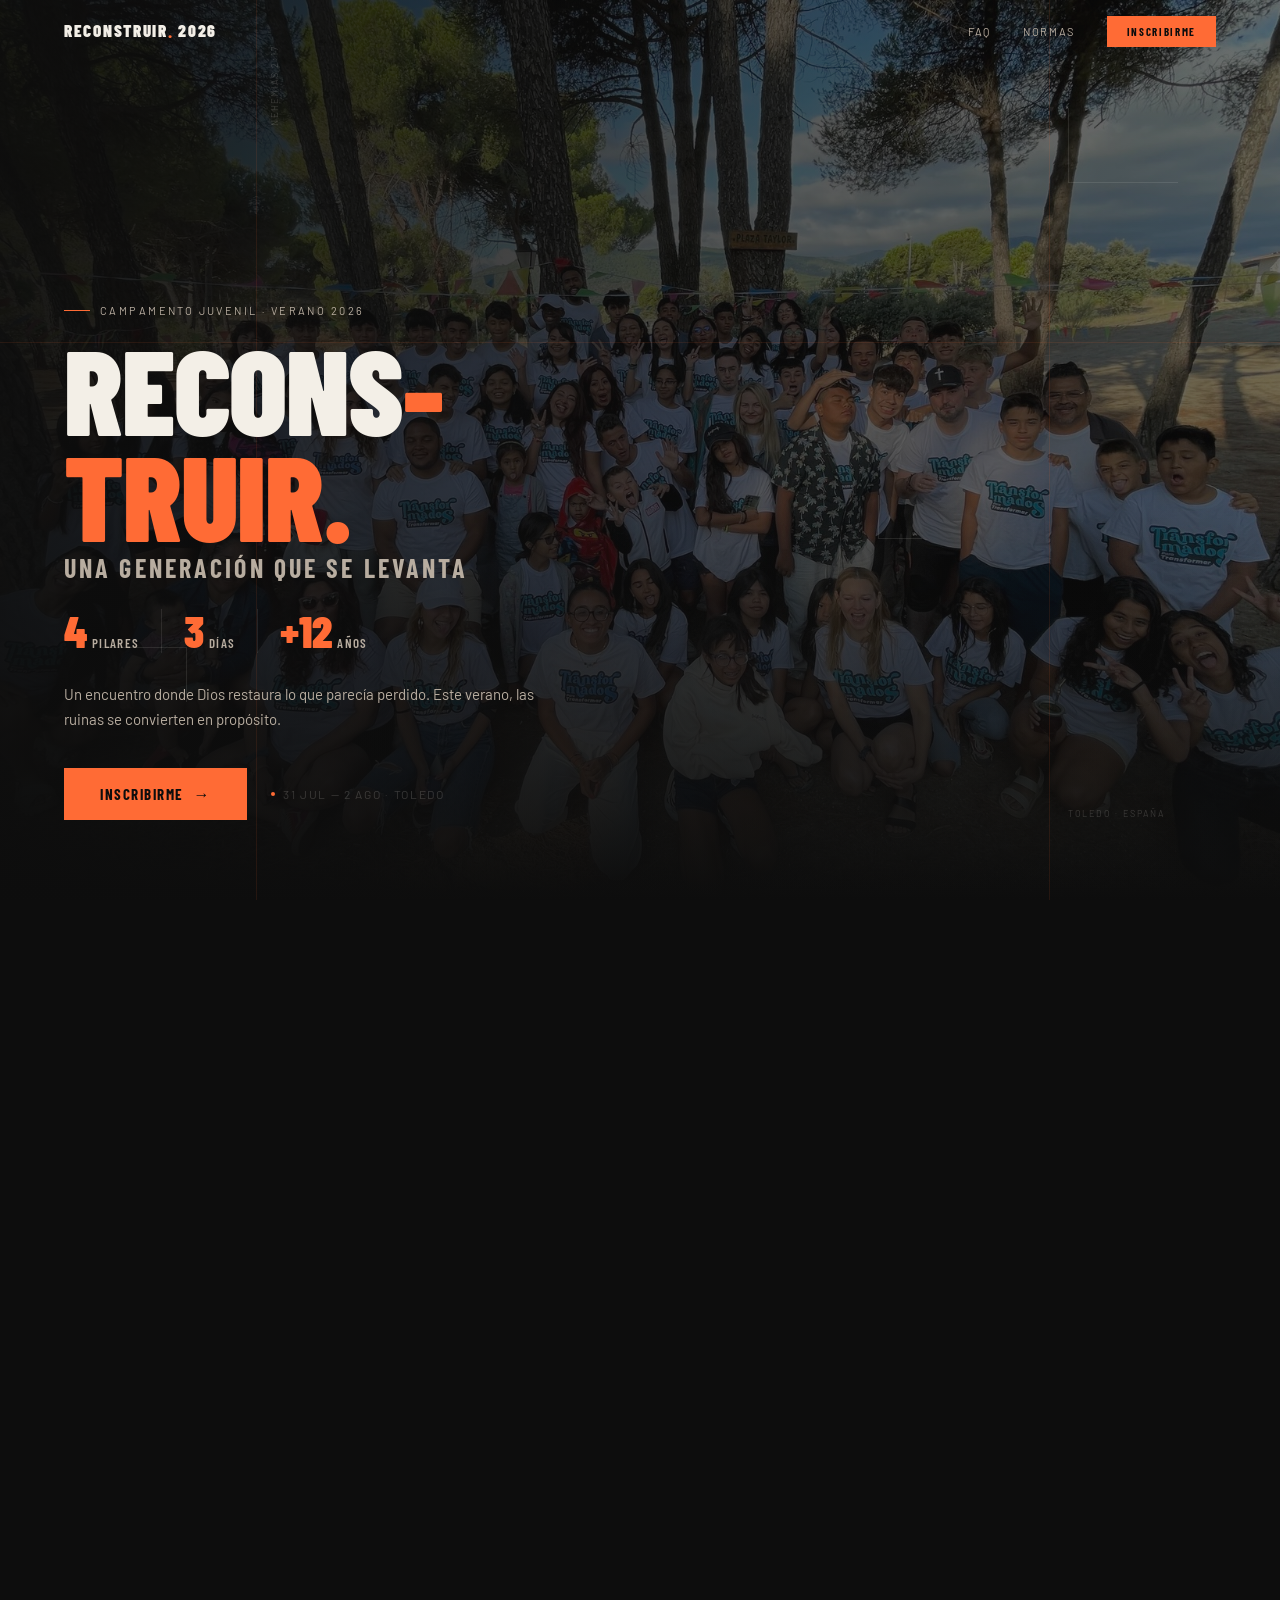
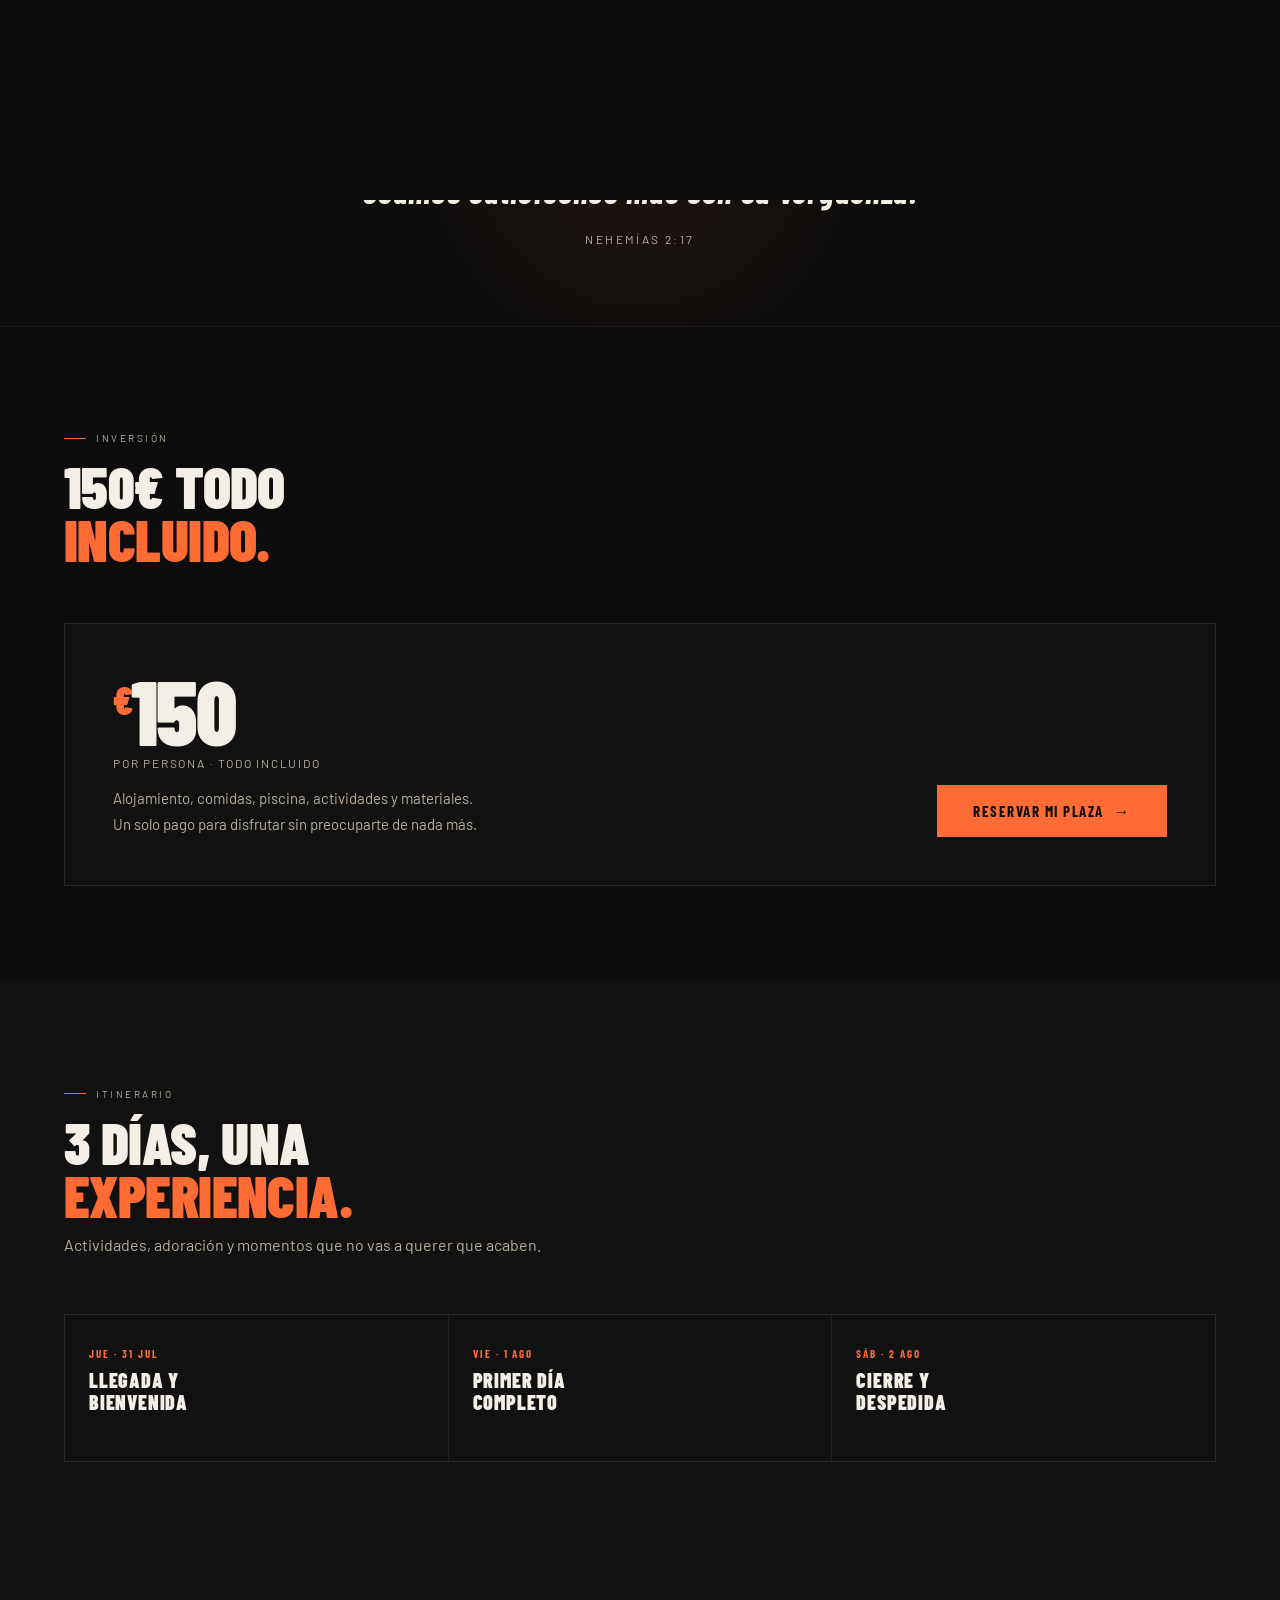
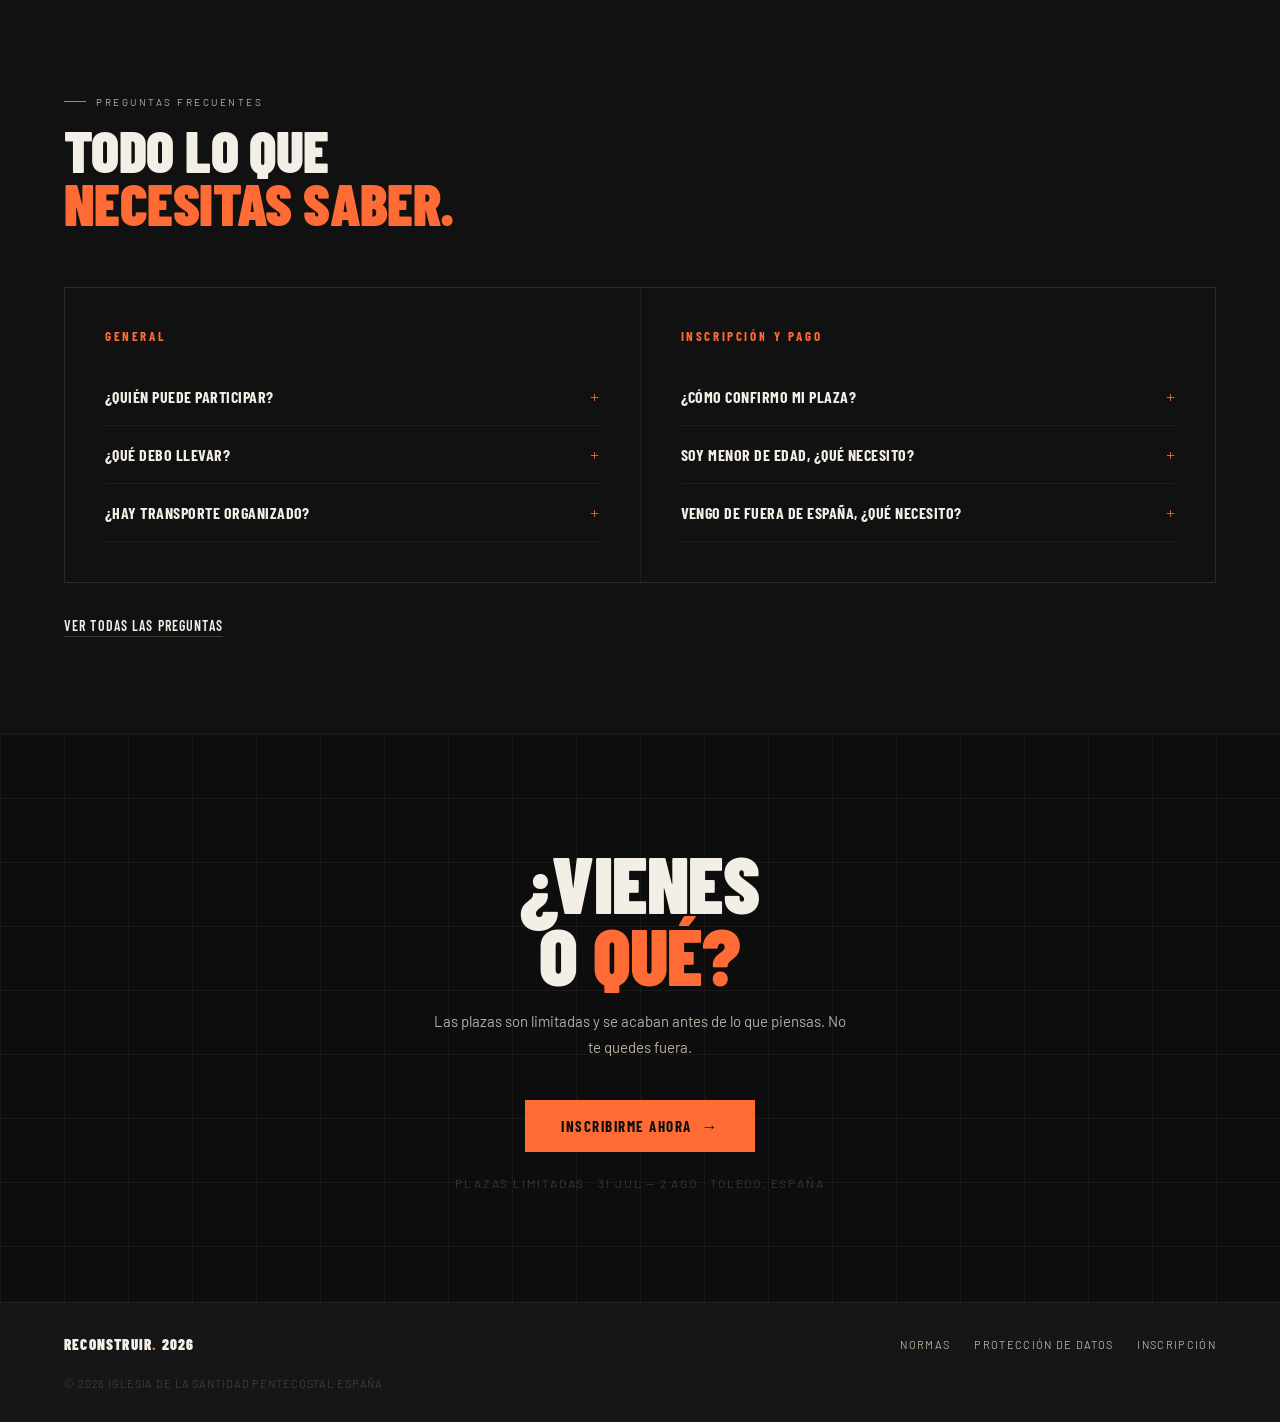
==== index.html @ 43384292 "Add files via upload subir pagina del campa" ====
<!DOCTYPE html>
<html lang="es">
<head>
<meta charset="UTF-8">
<meta name="viewport" content="width=device-width, initial-scale=1.0">
<title>Reconstruir 2026 · Campamento Juvenil Toledo</title>
<link href="https://fonts.googleapis.com/css2?family=Barlow+Condensed:wght@600;700;800;900&family=Barlow:wght@400;500;600&display=swap" rel="stylesheet">
<style>
:root {
  --carbon:   #0D0D0D;
  --carbon-2: #111111;
  --carbon-3: #161616;
  --bone:     #F3EFE7;
  --orange:   #FF6B35;
  --sand:     #B8ADA0;
  --green:    #8DAA91;
  --bone-20:  rgba(243,239,231,0.18);
  --bone-10:  rgba(243,239,231,0.10);
  --bone-06:  rgba(243,239,231,0.06);
  --bone-03:  rgba(243,239,231,0.03);
  --orange-15:rgba(255,107,53,0.15);
  --orange-08:rgba(255,107,53,0.08);
  --grid-c:   rgba(243,239,231,0.055);
  --f-display:'Barlow Condensed', sans-serif;
  --f-body:   'Barlow', sans-serif;
}

*,*::before,*::after{box-sizing:border-box;margin:0;padding:0;}
html{scroll-behavior:smooth;}
body{
  font-family:var(--f-body);
  background:var(--carbon);
  color:var(--bone);
  overflow-x:hidden;
  -webkit-font-smoothing:antialiased;
}

/* ── REVEAL ── */
.reveal{opacity:0;transform:translateY(28px);transition:opacity .7s cubic-bezier(.16,1,.3,1),transform .7s cubic-bezier(.16,1,.3,1);}
.reveal.on{opacity:1;transform:translateY(0);}
.rd1{transition-delay:.07s;}.rd2{transition-delay:.14s;}.rd3{transition-delay:.21s;}.rd4{transition-delay:.28s;}.rd5{transition-delay:.35s;}.rd6{transition-delay:.42s;}

/* ── NAV ── */
nav{
  position:fixed;top:0;left:0;right:0;z-index:100;
  height:60px;padding:0 5%;
  display:flex;align-items:center;justify-content:space-between;
  background:rgba(13,13,13,0);
  border-bottom:1px solid transparent;
  transition:background .4s,border-color .4s;
}
nav.scrolled{
  background:rgba(13,13,13,0.96);
  border-color:var(--bone-06);
  backdrop-filter:blur(12px);
}
.nav-logo{
  font-family:var(--f-display);font-weight:900;font-size:17px;
  letter-spacing:.1em;text-transform:uppercase;
  color:var(--bone);text-decoration:none;
}
.nav-logo em{color:var(--orange);font-style:normal;}
.nav-links{display:flex;gap:2rem;align-items:center;list-style:none;}
.nav-links a{
  font-size:11px;letter-spacing:.15em;text-transform:uppercase;
  color:var(--sand);text-decoration:none;transition:color .2s;
}
.nav-links a:hover{color:var(--bone);}
.nav-cta{
  background:var(--orange);color:var(--carbon) !important;
  font-family:var(--f-display);font-weight:700;
  font-size:12px;letter-spacing:.1em;text-transform:uppercase;
  padding:9px 20px;text-decoration:none;transition:filter .2s;
}
.nav-cta:hover{filter:brightness(1.1);}
.nav-burger{display:none;flex-direction:column;gap:5px;cursor:pointer;padding:4px;}
.nav-burger span{display:block;width:22px;height:1.5px;background:var(--bone);transition:.3s;}
.nav-mobile{
  display:none;position:fixed;top:60px;left:0;right:0;z-index:99;
  background:rgba(13,13,13,0.98);
  border-bottom:1px solid var(--bone-06);
  padding:1.5rem 5%;
  flex-direction:column;gap:1.2rem;
}
.nav-mobile a{
  font-size:13px;letter-spacing:.15em;text-transform:uppercase;
  color:var(--sand);text-decoration:none;
}
.nav-mobile .nav-cta{width:fit-content;margin-top:.5rem;}
.nav-mobile.open{display:flex;}

/* ── HERO ── */
.hero{
  position:relative;min-height:100vh;
  display:flex;flex-direction:column;justify-content:flex-end;
  padding:0 5% 5rem;overflow:hidden;
}
.hero-grid{
  position:absolute;inset:0;
  background-image:url('foto_campamento.jpg');
  background-size:cover;
  background-position:center 30%;
  background-repeat:no-repeat;
}
.hero-grid::before{
  content:'';position:absolute;inset:0;
  background:rgba(13,13,13,0.55);
}
.hero-grid::after{
  content:'';position:absolute;inset:0;
  background:
    linear-gradient(to right,rgba(13,13,13,0.9) 0%,rgba(13,13,13,0.35) 55%,rgba(13,13,13,0.1) 100%),
    linear-gradient(to top,rgba(13,13,13,1) 0%,transparent 45%);
}
.hero-lines{position:absolute;inset:0;pointer-events:none;}
.hl{position:absolute;background:var(--orange);opacity:.1;}
.hl.v1{top:0;left:20%;width:1px;height:100%;}
.hl.v2{top:0;right:18%;width:1px;height:100%;}
.hl.h1{top:38%;left:0;width:100%;height:1px;}
.hfrag{position:absolute;border:1px solid var(--bone-10);}
.hf1{top:12%;right:8%;width:110px;height:75px;border-right:none;border-top:none;}
.hf2{bottom:22%;left:8%;width:85px;height:55px;border-bottom:none;border-left:none;}
.hf3{top:55%;right:28%;width:44px;height:44px;border-top:none;border-right:none;}
.hmark{
  position:absolute;font-size:9px;letter-spacing:.2em;text-transform:uppercase;
  color:var(--bone-20);font-family:var(--f-body);
}
.hm1{top:14%;left:21%;transform:rotate(-90deg);transform-origin:left top;}
.hm2{bottom:9%;right:9%;}

.hero-content{position:relative;z-index:2;max-width:800px;}
.hero-eyebrow{
  display:inline-flex;align-items:center;gap:10px;
  font-size:11px;letter-spacing:.22em;text-transform:uppercase;
  color:var(--sand);margin-bottom:1.2rem;
}
.hero-eyebrow::before{content:'';width:26px;height:1px;background:var(--orange);}

.hero-title{
  font-family:var(--f-display);font-weight:900;
  font-size:clamp(64px,11vw,120px);
  line-height:.88;letter-spacing:-.01em;text-transform:uppercase;
  color:var(--bone);
}
.hero-title .dot{color:var(--orange);}
.hero-title .sub{
  display:block;
  font-family:var(--f-display);font-weight:700;
  font-size:clamp(16px,2.5vw,26px);
  letter-spacing:.12em;text-transform:uppercase;
  color:var(--sand);margin-top:10px;
}

.hero-stats{
  display:flex;align-items:center;gap:0;
  margin:1.8rem 0;flex-wrap:wrap;
}
.hstat{
  display:flex;align-items:baseline;gap:5px;
  padding-right:22px;border-right:1px solid var(--bone-10);
  margin-right:22px;
}
.hstat:last-child{border-right:none;margin-right:0;padding-right:0;}
.hstat-n{
  font-family:var(--f-display);font-weight:900;
  font-size:clamp(32px,4vw,44px);color:var(--orange);line-height:1;
}
.hstat-l{
  font-family:var(--f-display);font-weight:600;
  font-size:13px;text-transform:uppercase;letter-spacing:.1em;color:var(--sand);
}

.hero-copy{
  font-size:15px;color:var(--sand);line-height:1.7;
  max-width:480px;margin-bottom:2.2rem;
}

.hero-ctas{display:flex;align-items:center;gap:1.5rem;flex-wrap:wrap;}
.btn-primary{
  display:inline-flex;align-items:center;gap:10px;
  background:var(--orange);color:var(--carbon);
  font-family:var(--f-display);font-weight:700;
  font-size:15px;letter-spacing:.1em;text-transform:uppercase;
  padding:16px 36px;text-decoration:none;transition:filter .2s,transform .2s;
}
.btn-primary:hover{filter:brightness(1.1);transform:translateY(-1px);}
.btn-primary::after{content:'→';font-size:16px;transition:transform .2s;}
.btn-primary:hover::after{transform:translateX(3px);}
.btn-ghost{
  font-family:var(--f-display);font-weight:600;
  font-size:14px;letter-spacing:.08em;text-transform:uppercase;
  color:var(--bone);text-decoration:none;
  display:inline-flex;align-items:center;gap:8px;
  border-bottom:1px solid var(--bone-20);padding-bottom:2px;
  transition:border-color .2s,color .2s;
}
.btn-ghost:hover{color:var(--orange);border-color:var(--orange);}

.hero-meta{
  font-size:12px;letter-spacing:.14em;text-transform:uppercase;
  color:var(--bone-20);display:flex;align-items:center;gap:8px;
}
.dot-o{width:4px;height:4px;background:var(--orange);border-radius:50%;display:inline-block;}

/* ── SECTION BASE ── */
section{padding:6rem 5%;}
.section-tag{
  display:inline-flex;align-items:center;gap:10px;
  font-size:10px;letter-spacing:.25em;text-transform:uppercase;
  color:var(--sand);margin-bottom:1rem;
}
.section-tag::before{content:'';width:22px;height:1px;background:var(--orange);}
.section-title{
  font-family:var(--f-display);font-weight:900;
  font-size:clamp(36px,5vw,58px);line-height:.92;
  letter-spacing:-.01em;text-transform:uppercase;color:var(--bone);
  margin-bottom:.5rem;
}
.section-title em{color:var(--orange);font-style:normal;}
.hero-title em{color:var(--orange);font-style:normal;}
.section-lead{
  font-size:16px;color:var(--sand);line-height:1.7;max-width:560px;
}

/* ── DIVIDER ── */
.divider{width:100%;height:1px;background:var(--bone-06);}

/* ── WHY / CARDS ── */
.why-section{background:var(--carbon-2);}
.why-grid{
  display:grid;grid-template-columns:repeat(3,1fr);gap:1px;
  background:var(--bone-06);margin-top:3.5rem;
  border:1px solid var(--bone-06);
}
.why-card{
  background:var(--carbon-2);padding:2rem 1.75rem;
  position:relative;transition:background .25s;
}
.why-card:hover{background:var(--carbon-3);}
.why-card::before{
  content:'';position:absolute;top:0;left:0;width:100%;height:2px;
  background:var(--orange);transform:scaleX(0);transform-origin:left;
  transition:transform .3s;
}
.why-card:hover::before{transform:scaleX(1);}
.wc-num{
  font-family:var(--f-display);font-weight:900;font-size:42px;
  color:var(--orange-15);line-height:1;margin-bottom:1rem;
  position:relative;
}
.wc-num::after{
  content:attr(data-n);position:absolute;left:0;top:0;
  font-size:42px;color:var(--orange);opacity:0;
  transition:opacity .25s;
}
.why-card:hover .wc-num::after{opacity:1;}
.wc-title{
  font-family:var(--f-display);font-weight:700;
  font-size:19px;letter-spacing:.04em;text-transform:uppercase;
  color:var(--bone);margin-bottom:.6rem;
}
.wc-text{font-size:14px;color:var(--sand);line-height:1.65;}

/* ── PRECIO ── */
.precio-section{background:var(--carbon);}
.precio-box{
  display:grid;grid-template-columns:1fr 1fr;gap:1px;
  background:var(--bone-06);border:1px solid var(--bone-06);
  margin-top:3.5rem;
}
.precio-main{
  background:var(--carbon-2);padding:3rem;
  display:flex;flex-direction:column;justify-content:space-between;
}
.precio-amount{
  font-family:var(--f-display);font-weight:900;
  font-size:90px;line-height:.85;letter-spacing:-.02em;color:var(--bone);
}
.precio-amount em{font-style:normal;color:var(--orange);font-size:40px;vertical-align:super;}
.precio-label{
  font-size:12px;letter-spacing:.15em;text-transform:uppercase;
  color:var(--sand);margin-top:8px;display:block;
}
.precio-desc{
  font-size:15px;color:var(--sand);line-height:1.7;
  margin-top:1.5rem;max-width:380px;
}
.precio-includes{
  background:var(--carbon-3);padding:3rem;
  display:flex;flex-direction:column;gap:0;
}
.pi-title{
  font-family:var(--f-display);font-weight:700;
  font-size:13px;letter-spacing:.2em;text-transform:uppercase;
  color:var(--sand);margin-bottom:1.5rem;
}
.pi-item{
  display:flex;align-items:center;gap:12px;
  padding:1rem 0;border-bottom:1px solid var(--bone-06);
  font-size:14px;color:var(--bone);
}
.pi-item:last-child{border-bottom:none;}
.pi-icon{
  width:28px;height:28px;
  background:var(--orange-08);border:1px solid var(--orange-15);
  display:flex;align-items:center;justify-content:center;flex-shrink:0;
  font-size:13px;color:var(--orange);font-family:var(--f-display);font-weight:700;
}

/* ── PROGRAMA ── */
.prog-section{background:var(--carbon-2);}
.prog-days{
  display:grid;grid-template-columns:repeat(3,1fr);gap:1px;
  background:var(--bone-06);border:1px solid var(--bone-06);
  margin-top:3.5rem;
}
.prog-day{
  background:var(--carbon-2);padding:2rem 1.5rem;
  position:relative;transition:background .25s;
}
.prog-day:hover{background:var(--carbon-3);}
.prog-day::before{
  content:'';position:absolute;top:0;left:0;width:2px;height:100%;
  background:var(--orange);transform:scaleY(0);transform-origin:top;
  transition:transform .3s;
}
.prog-day:hover::before{transform:scaleY(1);}
.pd-date{
  font-family:var(--f-display);font-weight:700;
  font-size:11px;letter-spacing:.18em;text-transform:uppercase;
  color:var(--orange);margin-bottom:.6rem;
}
.pd-title{
  font-family:var(--f-display);font-weight:900;
  font-size:20px;letter-spacing:.04em;text-transform:uppercase;
  color:var(--bone);margin-bottom:1rem;line-height:1.1;
}
.pd-items{list-style:none;display:flex;flex-direction:column;gap:.5rem;}
.pd-items li{
  font-size:13px;color:var(--sand);line-height:1.5;
  padding-left:14px;position:relative;
}
.pd-items li::before{
  content:'';position:absolute;left:0;top:8px;
  width:5px;height:1px;background:var(--orange);
}

/* ── VERSE BREAK ── */
.verse-break{
  background:var(--carbon);
  padding:5rem 5%;
  display:flex;flex-direction:column;align-items:center;
  text-align:center;
  border-top:1px solid var(--bone-06);
  border-bottom:1px solid var(--bone-06);
  position:relative;overflow:hidden;
}
.verse-break::before{
  content:'';position:absolute;
  width:500px;height:500px;border-radius:50%;
  background:radial-gradient(circle,var(--orange-08) 0%,transparent 70%);
  top:50%;left:50%;transform:translate(-50%,-50%);
  pointer-events:none;
}
.vb-q{
  font-family:var(--f-display);font-weight:900;
  font-size:120px;line-height:.6;color:var(--orange);opacity:.15;
  margin-bottom:1rem;position:relative;z-index:1;
}
.vb-text{
  font-family:var(--f-display);font-weight:700;
  font-size:clamp(20px,3vw,34px);line-height:1.25;
  letter-spacing:.02em;color:var(--bone);
  max-width:700px;position:relative;z-index:1;
  font-style:italic;
}
.vb-ref{
  font-size:12px;letter-spacing:.2em;text-transform:uppercase;
  color:var(--sand);margin-top:1.2rem;position:relative;z-index:1;
}

/* ── FAQ ── */
.faq-section{background:var(--carbon-2);}
.faq-cols{
  display:grid;grid-template-columns:1fr 1fr;gap:1px;
  background:var(--bone-06);border:1px solid var(--bone-06);
  margin-top:3.5rem;
}
.faq-col{background:var(--carbon-2);padding:2.5rem;}
.faq-col-title{
  font-family:var(--f-display);font-weight:700;
  font-size:13px;letter-spacing:.2em;text-transform:uppercase;
  color:var(--orange);margin-bottom:1.5rem;
}
.faq-item{border-bottom:1px solid var(--bone-06);}
.faq-q{
  width:100%;background:none;border:none;
  display:flex;justify-content:space-between;align-items:center;
  padding:1.1rem 0;cursor:pointer;
  font-family:var(--f-display);font-weight:700;
  font-size:16px;letter-spacing:.03em;text-transform:uppercase;
  color:var(--bone);text-align:left;gap:12px;
  transition:color .2s;
}
.faq-q:hover{color:var(--orange);}
.faq-icon{
  font-size:18px;color:var(--orange);flex-shrink:0;
  transition:transform .3s;font-family:var(--f-body);font-weight:300;
}
.faq-item.open .faq-icon{transform:rotate(45deg);}
.faq-a{
  display:none;font-size:14px;color:var(--sand);line-height:1.7;
  padding-bottom:1.2rem;
}
.faq-item.open .faq-a{display:block;}

/* ── CTA FINAL ── */
.cta-final{
  background:var(--carbon);
  padding:7rem 5%;
  text-align:center;
  position:relative;overflow:hidden;
  border-top:1px solid var(--bone-06);
}
.cta-final::before{
  content:'';position:absolute;inset:0;
  background-image:
    linear-gradient(var(--grid-c) 1px,transparent 1px),
    linear-gradient(90deg,var(--grid-c) 1px,transparent 1px);
  background-size:64px 64px;
}
.cta-final-inner{position:relative;z-index:1;}
.cta-final-title{
  font-family:var(--f-display);font-weight:900;
  font-size:clamp(40px,7vw,80px);line-height:.9;
  letter-spacing:-.01em;text-transform:uppercase;color:var(--bone);
  margin-bottom:1.2rem;
}
.cta-final-title em{color:var(--orange);font-style:normal;}
.cta-final-sub{
  font-size:15px;color:var(--sand);max-width:420px;
  margin:0 auto 2.5rem;line-height:1.7;
}
.cta-final-meta{
  margin-top:1.5rem;font-size:12px;letter-spacing:.15em;
  text-transform:uppercase;color:var(--bone-20);
}

/* ── FOOTER ── */
footer{
  background:var(--carbon-3);
  border-top:1px solid var(--bone-06);
  padding:2rem 5%;
  display:flex;justify-content:space-between;align-items:center;
  flex-wrap:wrap;gap:1rem;
}
.footer-logo{
  font-family:var(--f-display);font-weight:900;
  font-size:15px;letter-spacing:.08em;text-transform:uppercase;color:var(--bone);
}
.footer-logo em{color:var(--orange);font-style:normal;}
.footer-links{display:flex;gap:1.5rem;flex-wrap:wrap;}
.footer-links a{
  font-size:11px;letter-spacing:.12em;text-transform:uppercase;
  color:var(--sand);text-decoration:none;transition:color .2s;
}
.footer-links a:hover{color:var(--bone);}
.footer-copy{
  font-size:11px;color:var(--bone-20);letter-spacing:.08em;
  text-transform:uppercase;width:100%;margin-top:.5rem;
}

/* ── RESPONSIVE ── */
@media(max-width:900px){
  .why-grid{grid-template-columns:1fr 1fr;}
  .precio-box{grid-template-columns:1fr;}
  .prog-days{grid-template-columns:1fr 1fr;}
  .faq-cols{grid-template-columns:1fr;}
}
@media(max-width:640px){
  nav{padding:0 4%;}
  .nav-links{display:none;}
  .nav-burger{display:flex;}
  section{padding:4rem 4%;}
  .hero{padding:0 4% 4rem;}
  .why-grid{grid-template-columns:1fr;}
  .prog-days{grid-template-columns:1fr;}
  .hero-stats{gap:1rem;}
  .hstat{border-right:none;margin-right:0;padding-right:0;}
  footer{flex-direction:column;align-items:flex-start;}
}
</style>
</head>
<body>

<!-- NAV -->
<nav id="nav">
  <a href="#" class="nav-logo">Reconstruir<em>.</em> 2026</a>
  <ul class="nav-links">
    <li><a href="faq.html">FAQ</a></li>
    <li><a href="normas.html">Normas</a></li>
    <li><a href="inscripcion.html" class="nav-cta">Inscribirme</a></li>
  </ul>
  <div class="nav-burger" id="burger" aria-label="Menú">
    <span></span><span></span><span></span>
  </div>
</nav>
<div class="nav-mobile" id="nav-mobile">
  <a href="faq.html">FAQ</a>
  <a href="normas.html">Normas</a>
  <a href="inscripcion.html" class="nav-cta">Inscribirme</a>
</div>

<!-- HERO -->
<section class="hero" id="hero">
  <div class="hero-grid"></div>
  <div class="hero-lines">
    <div class="hl v1"></div>
    <div class="hl v2"></div>
    <div class="hl h1"></div>
    <div class="hfrag hf1"></div>
    <div class="hfrag hf2"></div>
    <div class="hfrag hf3"></div>
    <span class="hmark hm1">Nehemías 2:17</span>
    <span class="hmark hm2">Toledo · España</span>
  </div>
  <div class="hero-content">
    <div class="hero-eyebrow">Campamento juvenil · Verano 2026</div>
    <h1 class="hero-title">
      RECONS<span class="dot">-</span><br><span style="color:var(--orange)">TRUIR</span><span class="dot">.</span>
      <span class="sub">Una generación que se levanta</span>
    </h1>
    <div class="hero-stats">
      <div class="hstat">
        <span class="hstat-n">4</span>
        <span class="hstat-l">Pilares</span>
      </div>
      <div class="hstat">
        <span class="hstat-n">3</span>
        <span class="hstat-l">Días</span>
      </div>
      <div class="hstat">
        <span class="hstat-n">+12</span>
        <span class="hstat-l">Años</span>
      </div>
    </div>
    <p class="hero-copy">Un encuentro donde Dios restaura lo que parecía perdido. Este verano, las ruinas se convierten en propósito.</p>
    <div class="hero-ctas">
      <a href="inscripcion.html" class="btn-primary">Inscribirme</a>
      <span class="hero-meta">
        <span class="dot-o"></span>
        31 jul — 2 ago · Toledo
      </span>
    </div>
  </div>
</section>

<div class="divider"></div>

<!-- POR QUÉ VENIR -->
<section class="why-section">
  <div class="reveal"><div class="section-tag">La experiencia</div></div>
  <div class="reveal rd1"><h2 class="section-title">No es solo un<br><em>campamento.</em></h2></div>
  <div class="reveal rd2"><p class="section-lead">Es el plan que tu verano necesitaba. Tres días de fe, comunidad y actividades para jóvenes de España y otros países.</p></div>
  <div class="why-grid">
    <div class="why-card reveal rd1">
      <div class="wc-num" data-n="01">01</div>
      <div class="wc-title">Crecimiento espiritual</div>
      <p class="wc-text">Devocionales, adoración en vivo y espacios para conectar con Dios de verdad, sin prisas.</p>
    </div>
    <div class="why-card reveal rd2">
      <div class="wc-num" data-n="02">02</div>
      <div class="wc-title">Toledo de escenario</div>
      <p class="wc-text">Una ciudad patrimonio de la humanidad como telón de fondo. Difícil encontrar un sitio mejor.</p>
    </div>
    <div class="why-card reveal rd3">
      <div class="wc-num" data-n="03">03</div>
      <div class="wc-title">Noches que no olvidarás</div>
      <p class="wc-text">Veladas de adoración, testimonios y tiempo juntos bajo las estrellas de julio.</p>
    </div>
  </div>
</section>

<!-- VERSÍCULO -->
<div class="verse-break">
  <div class="vb-q">"</div>
  <p class="vb-text reveal">Venid, reedifiquemos la muralla de Jerusalén, y no seamos satisfechos más con su vergüenza.</p>
  <span class="vb-ref reveal rd1">Nehemías 2:17</span>
</div>

<!-- PRECIO -->
<section class="precio-section">
  <div class="reveal"><div class="section-tag">Inversión</div></div>
  <div class="reveal rd1"><h2 class="section-title">150€ todo<br><em>incluido.</em></h2></div>
  <div class="precio-box reveal">
    <div class="precio-main" style="grid-column:1/-1;">
      <div style="display:flex;align-items:flex-end;gap:2rem;flex-wrap:wrap;justify-content:space-between;">
        <div>
          <div class="precio-amount"><em>€</em>150</div>
          <span class="precio-label">Por persona · Todo incluido</span>
          <p class="precio-desc" style="margin-top:1rem;">Alojamiento, comidas, piscina, actividades y materiales. Un solo pago para disfrutar sin preocuparte de nada más.</p>
        </div>
        <a href="inscripcion.html" class="btn-primary" style="width:fit-content;flex-shrink:0;">Reservar mi plaza</a>
      </div>
    </div>
  </div>
</section>

<!-- PROGRAMA -->
<section class="prog-section">
  <div class="reveal"><div class="section-tag">Itinerario</div></div>
  <div class="reveal rd1"><h2 class="section-title">3 días, una<br><em>experiencia.</em></h2></div>
  <div class="reveal rd2"><p class="section-lead">Actividades, adoración y momentos que no vas a querer que acaben.</p></div>
  <div class="prog-days">
    <div class="prog-day reveal rd1">
      <div class="pd-date">Jue · 31 Jul</div>
      <div class="pd-title">Llegada y<br>bienvenida</div>
    </div>
    <div class="prog-day reveal rd2">
      <div class="pd-date">Vie · 1 Ago</div>
      <div class="pd-title">Primer día<br>completo</div>
    </div>
    <div class="prog-day reveal rd3">
      <div class="pd-date">Sáb · 2 Ago</div>
      <div class="pd-title">Cierre y<br>despedida</div>
    </div>
  </div>
  <div style="margin-top:2rem;" class="reveal">

  </div>
</section>

<!-- FAQ -->
<section class="faq-section">
  <div class="reveal"><div class="section-tag">Preguntas frecuentes</div></div>
  <div class="reveal rd1"><h2 class="section-title">Todo lo que<br><em>necesitas saber.</em></h2></div>
  <div class="faq-cols">
    <div class="faq-col">
      <div class="faq-col-title">General</div>
      <div class="faq-item">
        <button class="faq-q" aria-expanded="false">¿Quién puede participar?<span class="faq-icon">+</span></button>
        <p class="faq-a">Jóvenes de entre 12 y 30 años pertenecientes a iglesias de la Santidad Pentecostal de España y otros países. Si tienes dudas, contáctanos directamente.</p>
      </div>
      <div class="faq-item">
        <button class="faq-q" aria-expanded="false">¿Qué debo llevar?<span class="faq-icon">+</span></button>
        <p class="faq-a">Ropa cómoda para 3 días, bañador, toalla, protección solar, gorra, Biblia y una libreta. Tras confirmar tu plaza te enviamos una lista detallada.</p>
      </div>
      <div class="faq-item">
        <button class="faq-q" aria-expanded="false">¿Hay transporte organizado?<span class="faq-icon">+</span></button>
        <p class="faq-a">Puedes indicar tu interés en el formulario. Organizamos salidas grupales desde Madrid según la demanda. Si hay suficiente gente, montamos autobús.</p>
      </div>
    </div>
    <div class="faq-col">
      <div class="faq-col-title">Inscripción y pago</div>
      <div class="faq-item">
        <button class="faq-q" aria-expanded="false">¿Cómo confirmo mi plaza?<span class="faq-icon">+</span></button>
        <p class="faq-a">Rellena el formulario y realiza el pago de 150€ por transferencia en los siguientes 5 días. Tu plaza queda confirmada cuando verificamos el pago.</p>
      </div>
      <div class="faq-item">
        <button class="faq-q" aria-expanded="false">Soy menor de edad, ¿qué necesito?<span class="faq-icon">+</span></button>
        <p class="faq-a">Tu tutor legal debe completar la sección correspondiente del formulario y firmar la autorización parental. Se entrega en papel el día de llegada. Sin ella no es posible participar.</p>
      </div>
      <div class="faq-item">
        <button class="faq-q" aria-expanded="false">Vengo de fuera de España, ¿qué necesito?<span class="faq-icon">+</span></button>
        <p class="faq-a">Necesitas pasaporte o DNI europeo válido y la Tarjeta Sanitaria Europea (EHIC). Para el pago puedes usar transferencia SEPA con el IBAN y BIC que te facilitaremos.</p>
      </div>
    </div>
  </div>
  <div style="margin-top:2rem;" class="reveal">
    <a href="faq.html" class="btn-ghost">Ver todas las preguntas</a>
  </div>
</section>

<!-- CTA FINAL -->
<div class="cta-final">
  <div class="cta-final-inner">
    <h2 class="cta-final-title reveal">¿Vienes<br>o <em>qué?</em></h2>
    <p class="cta-final-sub reveal rd1">Las plazas son limitadas y se acaban antes de lo que piensas. No te quedes fuera.</p>
    <a href="inscripcion.html" class="btn-primary reveal rd2">Inscribirme ahora</a>
    <p class="cta-final-meta reveal rd3">Plazas limitadas · 31 jul — 2 ago · Toledo, España</p>
  </div>
</div>

<!-- FOOTER -->
<footer>
  <span class="footer-logo">Reconstruir<em>.</em> 2026</span>
  <div class="footer-links">
    <a href="normas.html">Normas</a>
    <a href="normas.html">Protección de datos</a>
    <a href="inscripcion.html">Inscripción</a>
  </div>
  <span class="footer-copy">© 2026 Iglesia de la Santidad Pentecostal España</span>
</footer>

<!-- BOTTOM BAR MÓVIL -->
<nav class="bottom-bar" aria-label="Navegación móvil">
  <div class="bb-inner">
    <a href="index.html" class="bb-item active" data-page="index" aria-current="page">
      <div class="bb-icon"><svg viewBox="0 0 24 24" xmlns="http://www.w3.org/2000/svg"><path d="M3 9l9-7 9 7v11a2 2 0 0 1-2 2H5a2 2 0 0 1-2-2z"/><polyline points="9 22 9 12 15 12 15 22"/></svg></div>
      Inicio
    </a>
    <a href="faq.html" class="bb-item" data-page="faq">
      <div class="bb-icon"><svg viewBox="0 0 24 24" xmlns="http://www.w3.org/2000/svg"><circle cx="12" cy="12" r="10"/><path d="M9.09 9a3 3 0 0 1 5.83 1c0 2-3 3-3 3"/><line x1="12" y1="17" x2="12.01" y2="17"/></svg></div>
      FAQ
    </a>
    <a href="normas.html" class="bb-item" data-page="normas">
      <div class="bb-icon"><svg viewBox="0 0 24 24" xmlns="http://www.w3.org/2000/svg"><path d="M14 2H6a2 2 0 0 0-2 2v16a2 2 0 0 0 2 2h12a2 2 0 0 0 2-2V8z"/><polyline points="14 2 14 8 20 8"/><line x1="16" y1="13" x2="8" y2="13"/><line x1="16" y1="17" x2="8" y2="17"/></svg></div>
      Normas
    </a>
    <a href="inscripcion.html" class="bb-item bb-cta" data-page="inscripcion">
      <div class="bb-icon"><svg viewBox="0 0 24 24" xmlns="http://www.w3.org/2000/svg"><path d="M11 4H4a2 2 0 0 0-2 2v14a2 2 0 0 0 2 2h14a2 2 0 0 0 2-2v-7"/><path d="M18.5 2.5a2.121 2.121 0 0 1 3 3L12 15l-4 1 1-4 9.5-9.5z"/></svg></div>
      Inscribirme
    </a>
  </div>
</nav>
<link rel="stylesheet" href="transitions.css">
<script src="transitions.js"></script>
</body>
</html>
---- transitions.css ----
/* ── PAGE TRANSITIONS ── */
.page-transition{
  position:fixed;inset:0;z-index:9999;
  background:var(--carbon,#0D0D0D);
  pointer-events:none;
  transform:translateY(100%);
}
.page-transition.enter{
  animation:pt-enter .5s cubic-bezier(.76,0,.24,1) forwards;
}
.page-transition.exit{
  animation:pt-exit .5s cubic-bezier(.76,0,.24,1) forwards;
}
@keyframes pt-enter{
  0%{transform:translateY(100%);}
  100%{transform:translateY(0%);}
}
@keyframes pt-exit{
  0%{transform:translateY(0%);}
  100%{transform:translateY(-100%);}
}

/* ── PROGRESS BAR ── */
.progress-bar{
  position:fixed;top:0;left:0;z-index:10000;
  height:2px;background:#FF6B35;
  width:0%;transition:width .3s ease;
  pointer-events:none;
}

/* ── BOTTOM BAR MÓVIL ── */
.bottom-bar{
  display:none;
  position:fixed;bottom:0;left:0;right:0;z-index:200;
  height:64px;
  background:rgba(13,13,13,0.97);
  border-top:1px solid rgba(243,239,231,0.08);
  backdrop-filter:blur(16px);
  -webkit-backdrop-filter:blur(16px);
}
.bb-inner{
  display:flex;align-items:stretch;
  height:100%;max-width:100%;
}
.bb-item{
  flex:1;display:flex;flex-direction:column;
  align-items:center;justify-content:center;gap:4px;
  text-decoration:none;
  color:rgba(184,173,160,0.7);
  font-family:'Barlow Condensed',sans-serif;
  font-weight:700;font-size:10px;letter-spacing:.12em;
  text-transform:uppercase;
  transition:color .2s;
  border:none;background:none;cursor:pointer;
  padding:0;position:relative;
}
.bb-item::before{
  content:'';position:absolute;top:0;left:10%;right:10%;
  height:2px;background:#FF6B35;
  transform:scaleX(0);transform-origin:center;
  transition:transform .25s cubic-bezier(.16,1,.3,1);
}
.bb-item:hover,.bb-item.active{color:#F3EFE7;}
.bb-item.active::before{transform:scaleX(1);}
.bb-item.bb-cta{color:#FF6B35;}
.bb-item.bb-cta:hover{color:#F3EFE7;}
.bb-icon{
  width:22px;height:22px;
  display:flex;align-items:center;justify-content:center;
}
.bb-icon svg{width:20px;height:20px;stroke:currentColor;fill:none;stroke-width:1.8;stroke-linecap:round;stroke-linejoin:round;}

@media(max-width:768px){
  .bottom-bar{display:flex;}
  /* Espacio para que el contenido no quede tapado por la bottom bar */
  body{padding-bottom:64px;}
  /* Ocultar nav-burger ya no hace falta el burger */
  .nav-burger{display:none !important;}
  .nav-mobile{display:none !important;}
  /* Nav más compacto en móvil */
  nav{height:52px;padding:0 4%;}
  .nav-links{display:none !important;}
}

@media(min-width:769px){
  .bottom-bar{display:none !important;}
  body{padding-bottom:0;}
}

/* ── MEJORAS MÓVIL GENERALES ── */
@media(max-width:640px){
  section{padding:3rem 4%;}
  .hero{padding:0 4% 3rem;min-height:92vh;}
  .page-header{padding:5rem 4% 2.5rem;}
  .content{padding:2.5rem 4%;}
  .faq-main{padding:2.5rem 4%;}
  .proceso{padding:2rem 4%;}
  .cancel-section{padding:2rem 4%;}
  .sidebar{padding:2rem 4%;}
  .verse-break{padding:3.5rem 4%;}
  .cta-final{padding:4rem 4%;}
  footer{padding:1.5rem 4%;flex-direction:column;gap:.75rem;}

  /* Tipografía hero más compacta */
  .hero-title{font-size:clamp(52px,14vw,80px);}
  .hero-stats{gap:.75rem;margin:1.2rem 0;}
  .hstat{padding-right:14px;margin-right:14px;}
  .hstat-n{font-size:clamp(26px,6vw,36px);}

  /* Grids a 1 columna */
  .why-grid{grid-template-columns:1fr !important;}
  .prog-days{grid-template-columns:1fr !important;}
  .faq-cols{grid-template-columns:1fr !important;}
  .precio-box{grid-template-columns:1fr !important;}
  .cancel-grid{grid-template-columns:1fr !important;}
  .horarios-grid{grid-template-columns:1fr 1fr !important;}

  /* Botones full width en móvil */
  .btn-primary{width:100%;justify-content:center;padding:16px 24px;}
  .hero-ctas{flex-direction:column;gap:1rem;}

  /* Precio más compacto */
  .precio-main{padding:2rem;}
  .precio-amount{font-size:70px;}
  .sb-price{font-size:56px;}
}
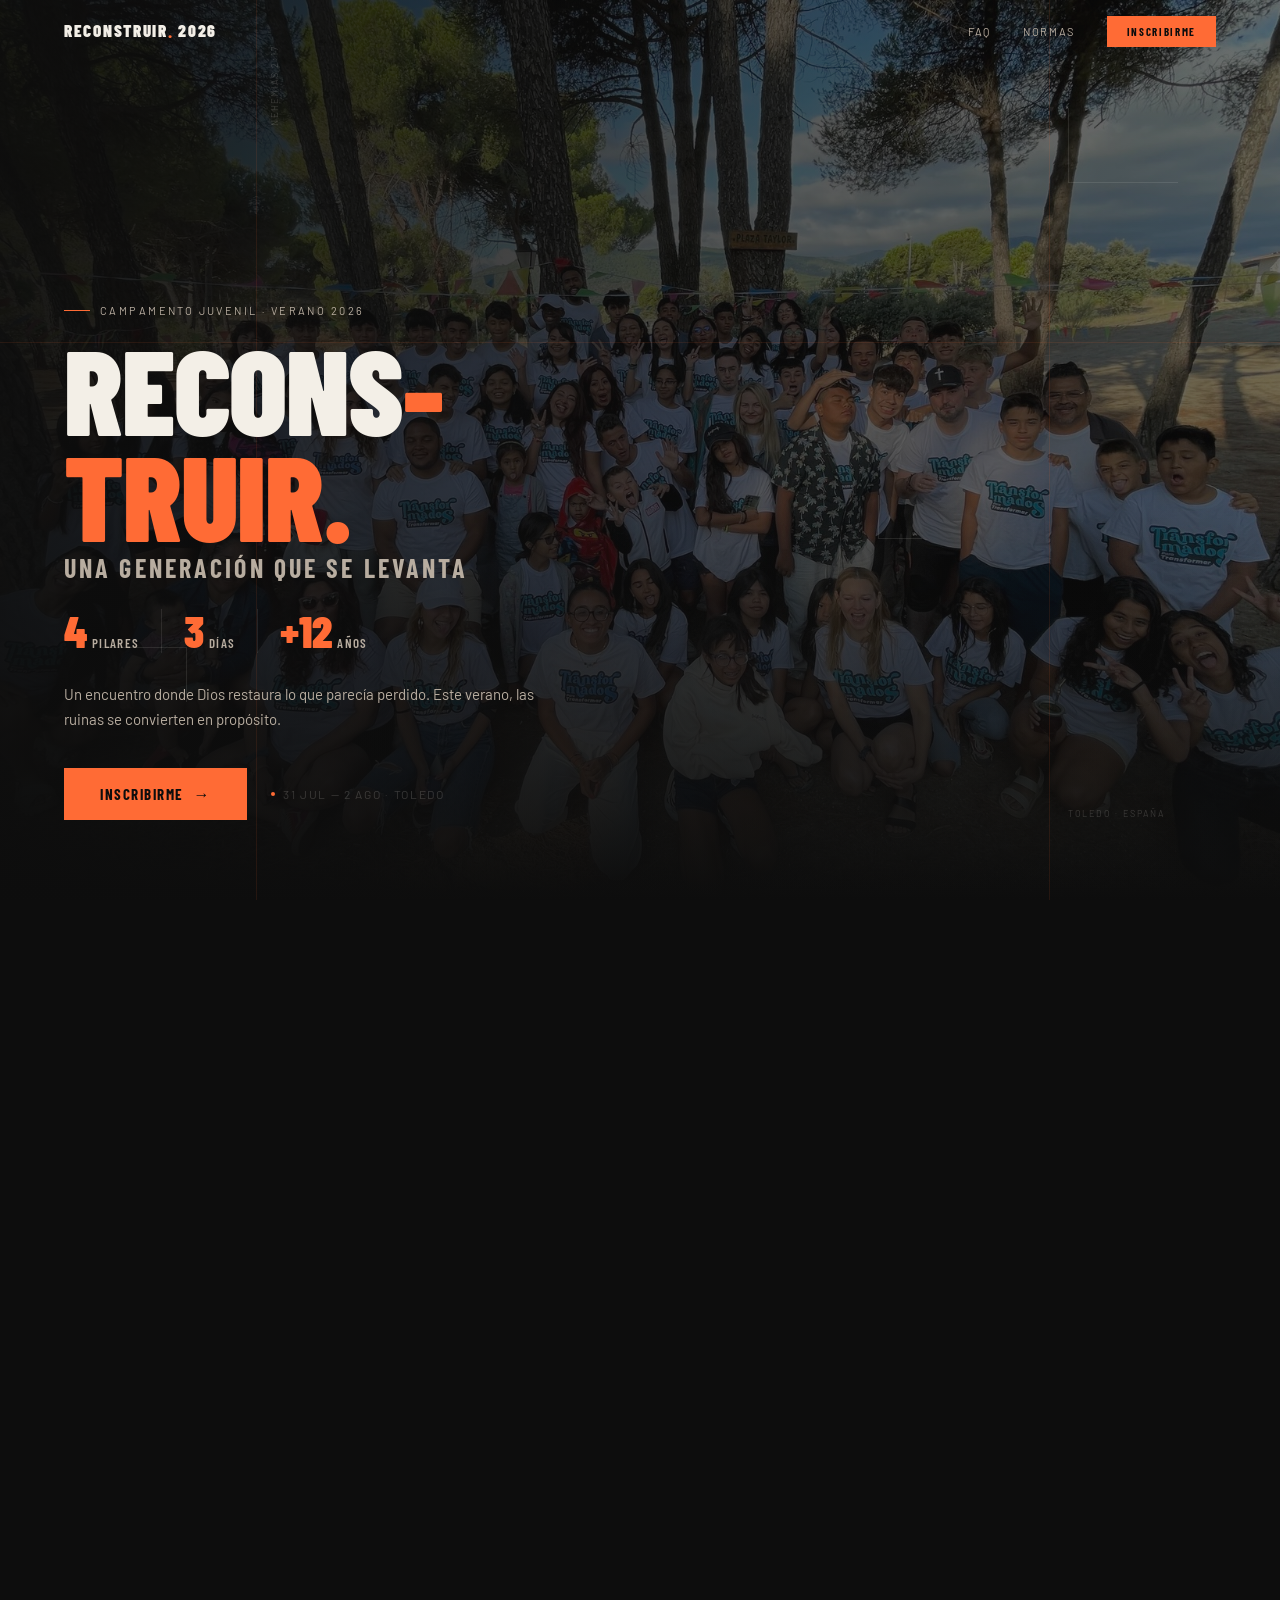
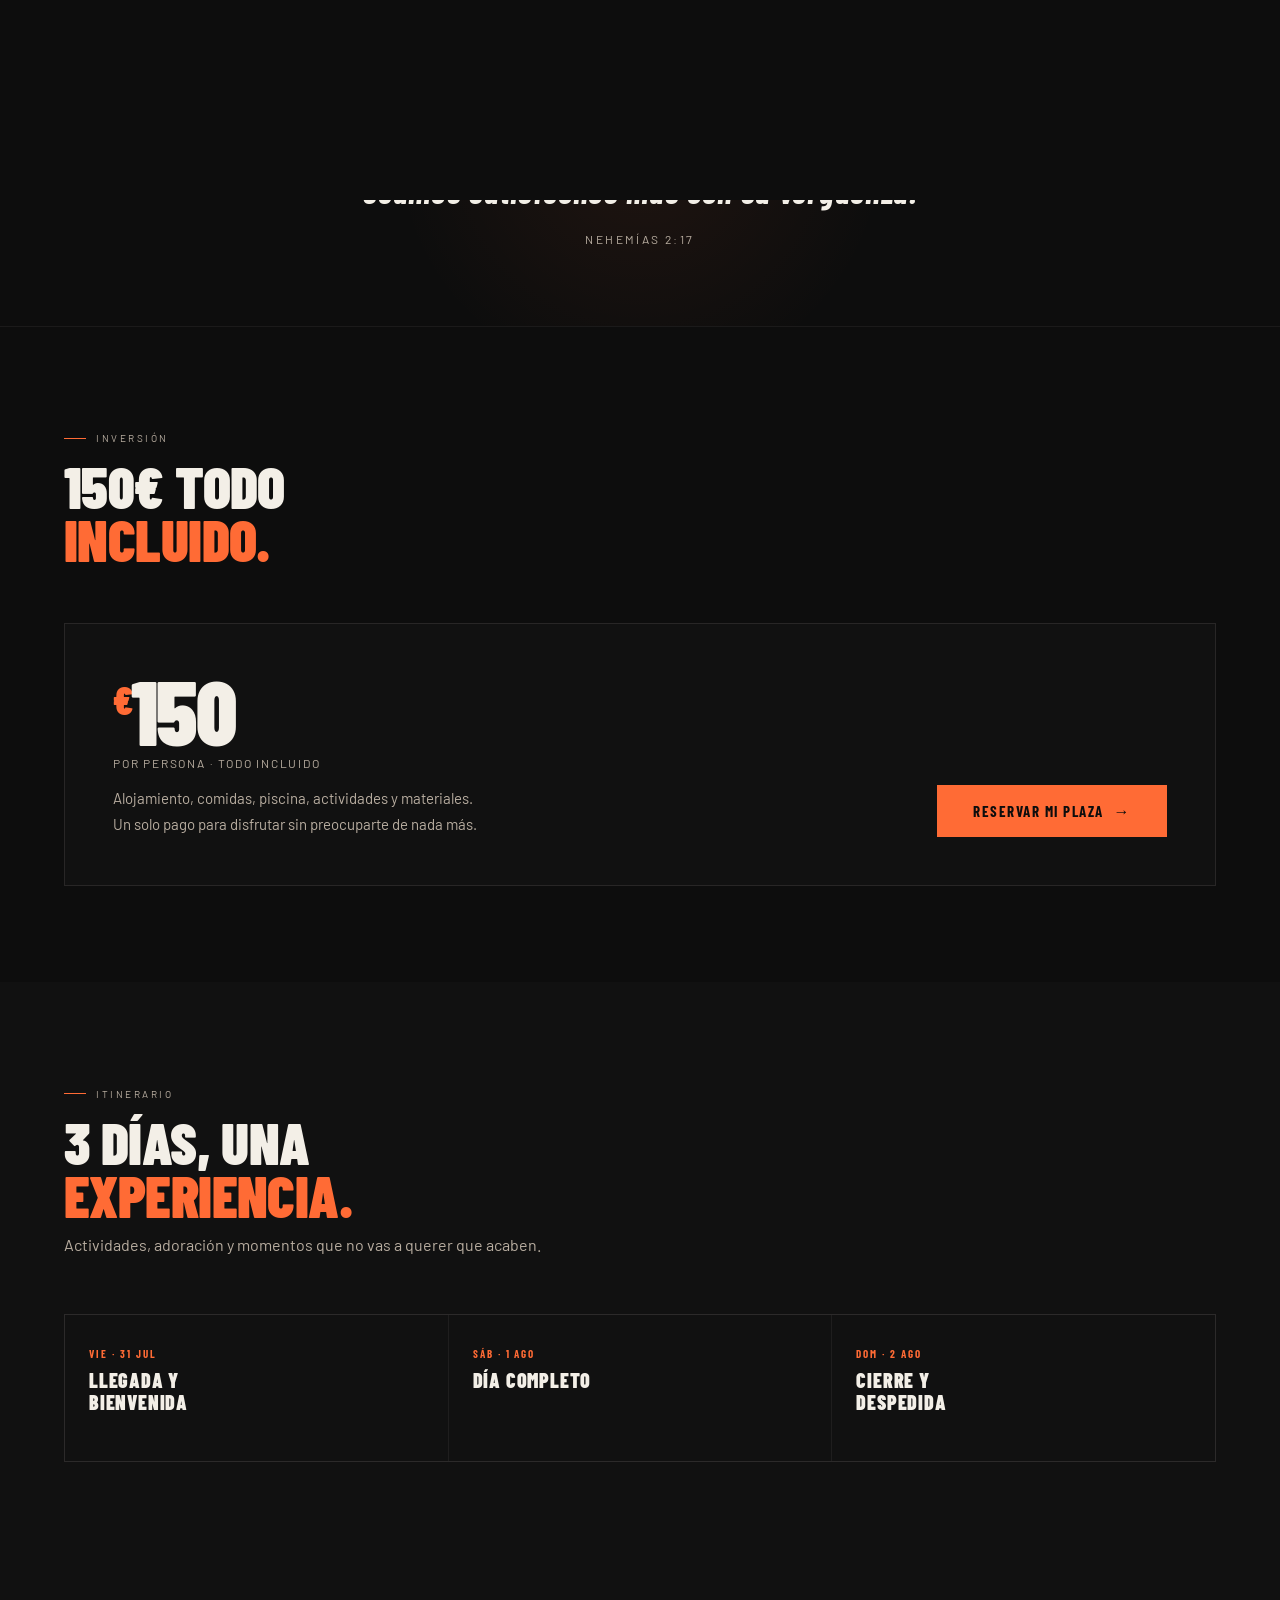
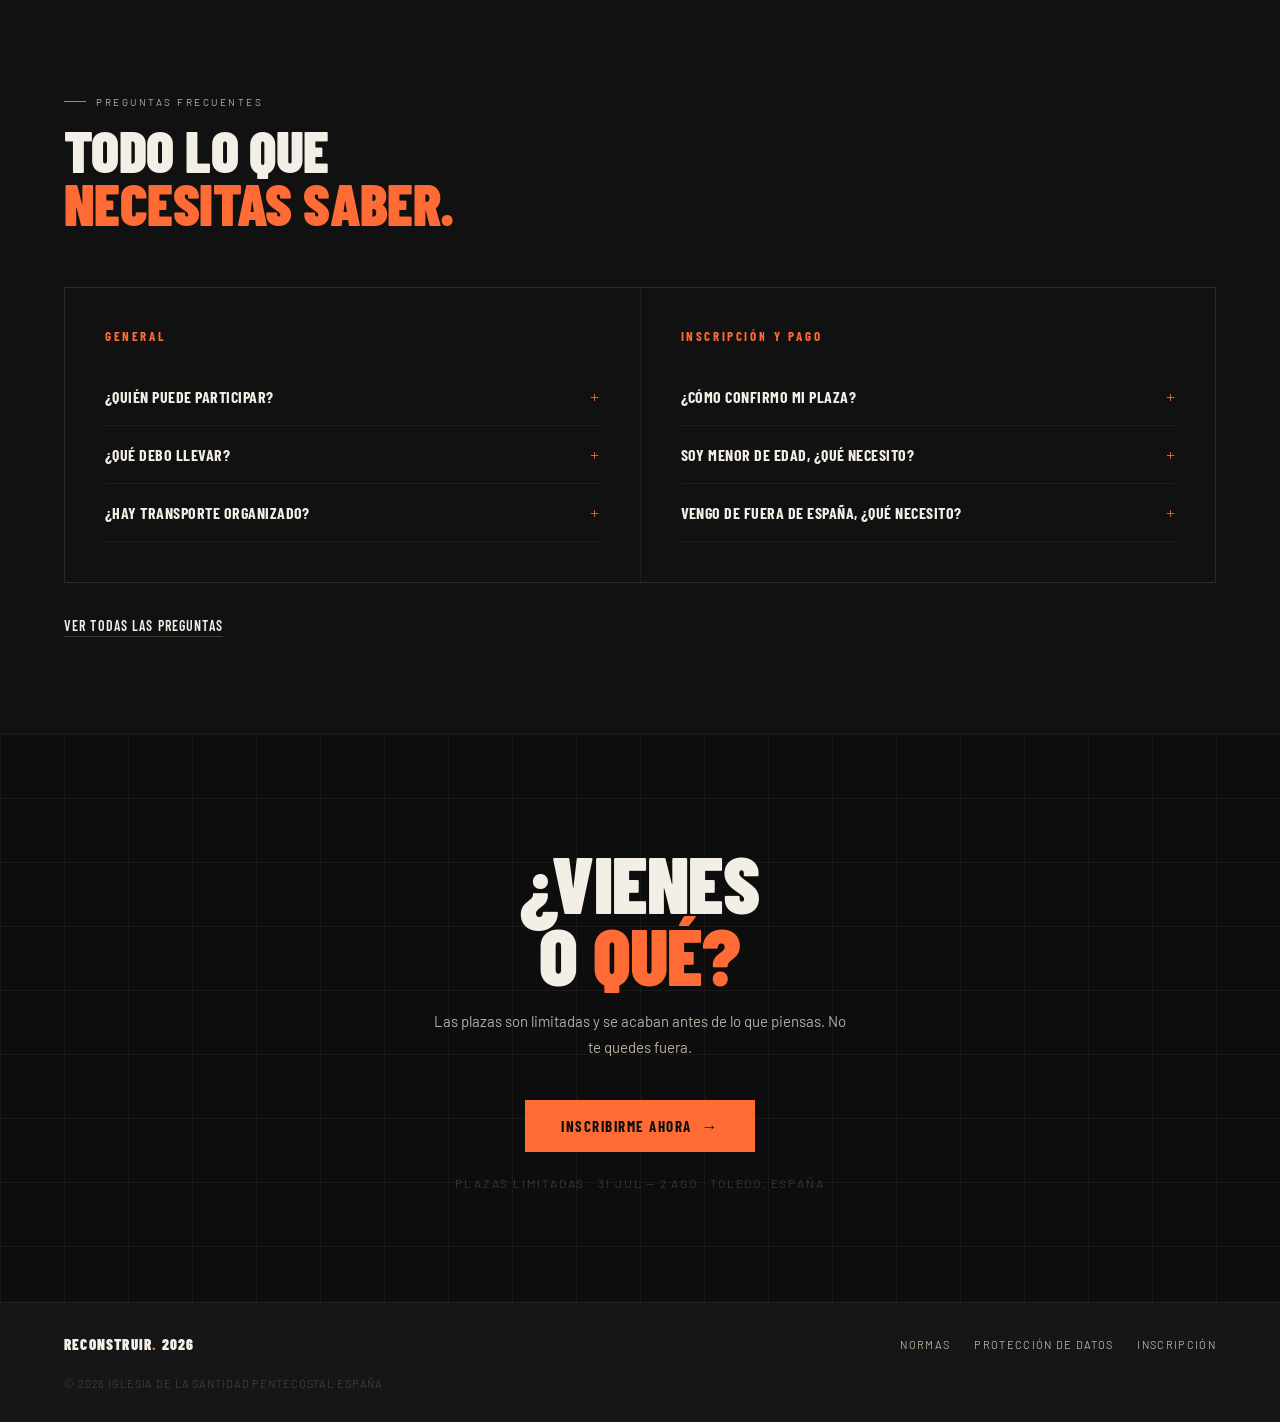
==== commit ff58cb3f: "Add files via upload" ====
--- a/index.html
+++ b/index.html
@@ -613,15 +613,15 @@
   <div class="reveal rd2"><p class="section-lead">Actividades, adoración y momentos que no vas a querer que acaben.</p></div>
   <div class="prog-days">
     <div class="prog-day reveal rd1">
-      <div class="pd-date">Jue · 31 Jul</div>
+      <div class="pd-date">Vie · 31 Jul</div>
       <div class="pd-title">Llegada y<br>bienvenida</div>
     </div>
     <div class="prog-day reveal rd2">
-      <div class="pd-date">Vie · 1 Ago</div>
-      <div class="pd-title">Primer día<br>completo</div>
+      <div class="pd-date">Sáb · 1 Ago</div>
+      <div class="pd-title">Día completo</div>
     </div>
     <div class="prog-day reveal rd3">
-      <div class="pd-date">Sáb · 2 Ago</div>
+      <div class="pd-date">Dom · 2 Ago</div>
       <div class="pd-title">Cierre y<br>despedida</div>
     </div>
   </div>
--- a/transitions.css
+++ b/transitions.css
@@ -1,93 +1,65 @@
 /* ── PAGE TRANSITIONS ── */
-.page-transition{
-  position:fixed;inset:0;z-index:9999;
-  background:var(--carbon,#0D0D0D);
-  pointer-events:none;
-  transform:translateY(100%);
-}
-.page-transition.enter{
-  animation:pt-enter .5s cubic-bezier(.76,0,.24,1) forwards;
-}
-.page-transition.exit{
-  animation:pt-exit .5s cubic-bezier(.76,0,.24,1) forwards;
-}
-@keyframes pt-enter{
-  0%{transform:translateY(100%);}
-  100%{transform:translateY(0%);}
-}
-@keyframes pt-exit{
-  0%{transform:translateY(0%);}
-  100%{transform:translateY(-100%);}
-}
+.page-transition{position:fixed;inset:0;z-index:9999;background:#0D0D0D;pointer-events:none;transform:translateY(100%);}
+.page-transition.enter{animation:pt-enter .45s cubic-bezier(.76,0,.24,1) forwards;}
+.page-transition.exit{animation:pt-exit .45s cubic-bezier(.76,0,.24,1) forwards;}
+@keyframes pt-enter{0%{transform:translateY(100%);}100%{transform:translateY(0%);}}
+@keyframes pt-exit{0%{transform:translateY(0%);}100%{transform:translateY(-100%);}}
 
 /* ── PROGRESS BAR ── */
-.progress-bar{
-  position:fixed;top:0;left:0;z-index:10000;
-  height:2px;background:#FF6B35;
-  width:0%;transition:width .3s ease;
-  pointer-events:none;
-}
+.progress-bar{position:fixed;top:0;left:0;z-index:10000;height:2px;background:#FF6B35;width:0%;transition:width .3s ease;pointer-events:none;}
 
-/* ── BOTTOM BAR MÓVIL ── */
+/* ── BOTTOM BAR ── */
 .bottom-bar{
   display:none;
-  position:fixed;bottom:0;left:0;right:0;z-index:200;
-  height:64px;
-  background:rgba(13,13,13,0.97);
-  border-top:1px solid rgba(243,239,231,0.08);
-  backdrop-filter:blur(16px);
-  -webkit-backdrop-filter:blur(16px);
+  position:fixed;bottom:0;left:0;right:0;z-index:500;
+  height:68px;
+  background:rgba(13,13,13,0.98);
+  border-top:1px solid rgba(243,239,231,0.1);
+  -webkit-backdrop-filter:blur(20px);
+  backdrop-filter:blur(20px);
+  padding-bottom:env(safe-area-inset-bottom,0px);
 }
-.bb-inner{
-  display:flex;align-items:stretch;
-  height:100%;max-width:100%;
-}
+.bb-inner{display:flex;align-items:stretch;height:68px;width:100%;}
 .bb-item{
   flex:1;display:flex;flex-direction:column;
   align-items:center;justify-content:center;gap:4px;
   text-decoration:none;
-  color:rgba(184,173,160,0.7);
-  font-family:'Barlow Condensed',sans-serif;
-  font-weight:700;font-size:10px;letter-spacing:.12em;
-  text-transform:uppercase;
-  transition:color .2s;
+  color:rgba(184,173,160,0.6);
+  font-size:9px;font-weight:700;
+  letter-spacing:.1em;text-transform:uppercase;
+  font-family:sans-serif;
+  transition:color .18s;
   border:none;background:none;cursor:pointer;
-  padding:0;position:relative;
+  padding:6px 4px 0;position:relative;
+  -webkit-tap-highlight-color:transparent;
 }
-.bb-item::before{
-  content:'';position:absolute;top:0;left:10%;right:10%;
+.bb-item::after{
+  content:'';position:absolute;top:0;left:15%;right:15%;
   height:2px;background:#FF6B35;
   transform:scaleX(0);transform-origin:center;
-  transition:transform .25s cubic-bezier(.16,1,.3,1);
+  transition:transform .22s cubic-bezier(.16,1,.3,1);
 }
-.bb-item:hover,.bb-item.active{color:#F3EFE7;}
-.bb-item.active::before{transform:scaleX(1);}
+.bb-item.active{color:#F3EFE7;}
+.bb-item.active::after{transform:scaleX(1);}
 .bb-item.bb-cta{color:#FF6B35;}
-.bb-item.bb-cta:hover{color:#F3EFE7;}
-.bb-icon{
-  width:22px;height:22px;
-  display:flex;align-items:center;justify-content:center;
-}
-.bb-icon svg{width:20px;height:20px;stroke:currentColor;fill:none;stroke-width:1.8;stroke-linecap:round;stroke-linejoin:round;}
+.bb-icon{width:22px;height:22px;display:flex;align-items:center;justify-content:center;flex-shrink:0;}
+.bb-icon svg{width:21px;height:21px;stroke:currentColor;fill:none;stroke-width:1.6;stroke-linecap:round;stroke-linejoin:round;}
+.bb-label{font-size:9px;line-height:1;}
 
 @media(max-width:768px){
-  .bottom-bar{display:flex;}
-  /* Espacio para que el contenido no quede tapado por la bottom bar */
-  body{padding-bottom:64px;}
-  /* Ocultar nav-burger ya no hace falta el burger */
+  .bottom-bar{display:block;}
+  body{padding-bottom:calc(68px + env(safe-area-inset-bottom,0px));}
+  .nav-links{display:none !important;}
   .nav-burger{display:none !important;}
   .nav-mobile{display:none !important;}
-  /* Nav más compacto en móvil */
-  nav{height:52px;padding:0 4%;}
-  .nav-links{display:none !important;}
+  nav{height:50px;padding:0 4%;}
+}
+@media(min-width:769px){
+  .bottom-bar{display:none !important;}
+  body{padding-bottom:0 !important;}
 }
 
-@media(min-width:769px){
-  .bottom-bar{display:none !important;}
-  body{padding-bottom:0;}
-}
-
-/* ── MEJORAS MÓVIL GENERALES ── */
+/* ── MÓVIL GENERAL ── */
 @media(max-width:640px){
   section{padding:3rem 4%;}
   .hero{padding:0 4% 3rem;min-height:92vh;}
@@ -100,26 +72,14 @@
   .verse-break{padding:3.5rem 4%;}
   .cta-final{padding:4rem 4%;}
   footer{padding:1.5rem 4%;flex-direction:column;gap:.75rem;}
-
-  /* Tipografía hero más compacta */
   .hero-title{font-size:clamp(52px,14vw,80px);}
   .hero-stats{gap:.75rem;margin:1.2rem 0;}
   .hstat{padding-right:14px;margin-right:14px;}
   .hstat-n{font-size:clamp(26px,6vw,36px);}
-
-  /* Grids a 1 columna */
-  .why-grid{grid-template-columns:1fr !important;}
-  .prog-days{grid-template-columns:1fr !important;}
-  .faq-cols{grid-template-columns:1fr !important;}
-  .precio-box{grid-template-columns:1fr !important;}
-  .cancel-grid{grid-template-columns:1fr !important;}
+  .why-grid,.prog-days,.faq-cols,.precio-box,.cancel-grid,.rules-grid{grid-template-columns:1fr !important;}
   .horarios-grid{grid-template-columns:1fr 1fr !important;}
-
-  /* Botones full width en móvil */
   .btn-primary{width:100%;justify-content:center;padding:16px 24px;}
   .hero-ctas{flex-direction:column;gap:1rem;}
-
-  /* Precio más compacto */
   .precio-main{padding:2rem;}
   .precio-amount{font-size:70px;}
   .sb-price{font-size:56px;}
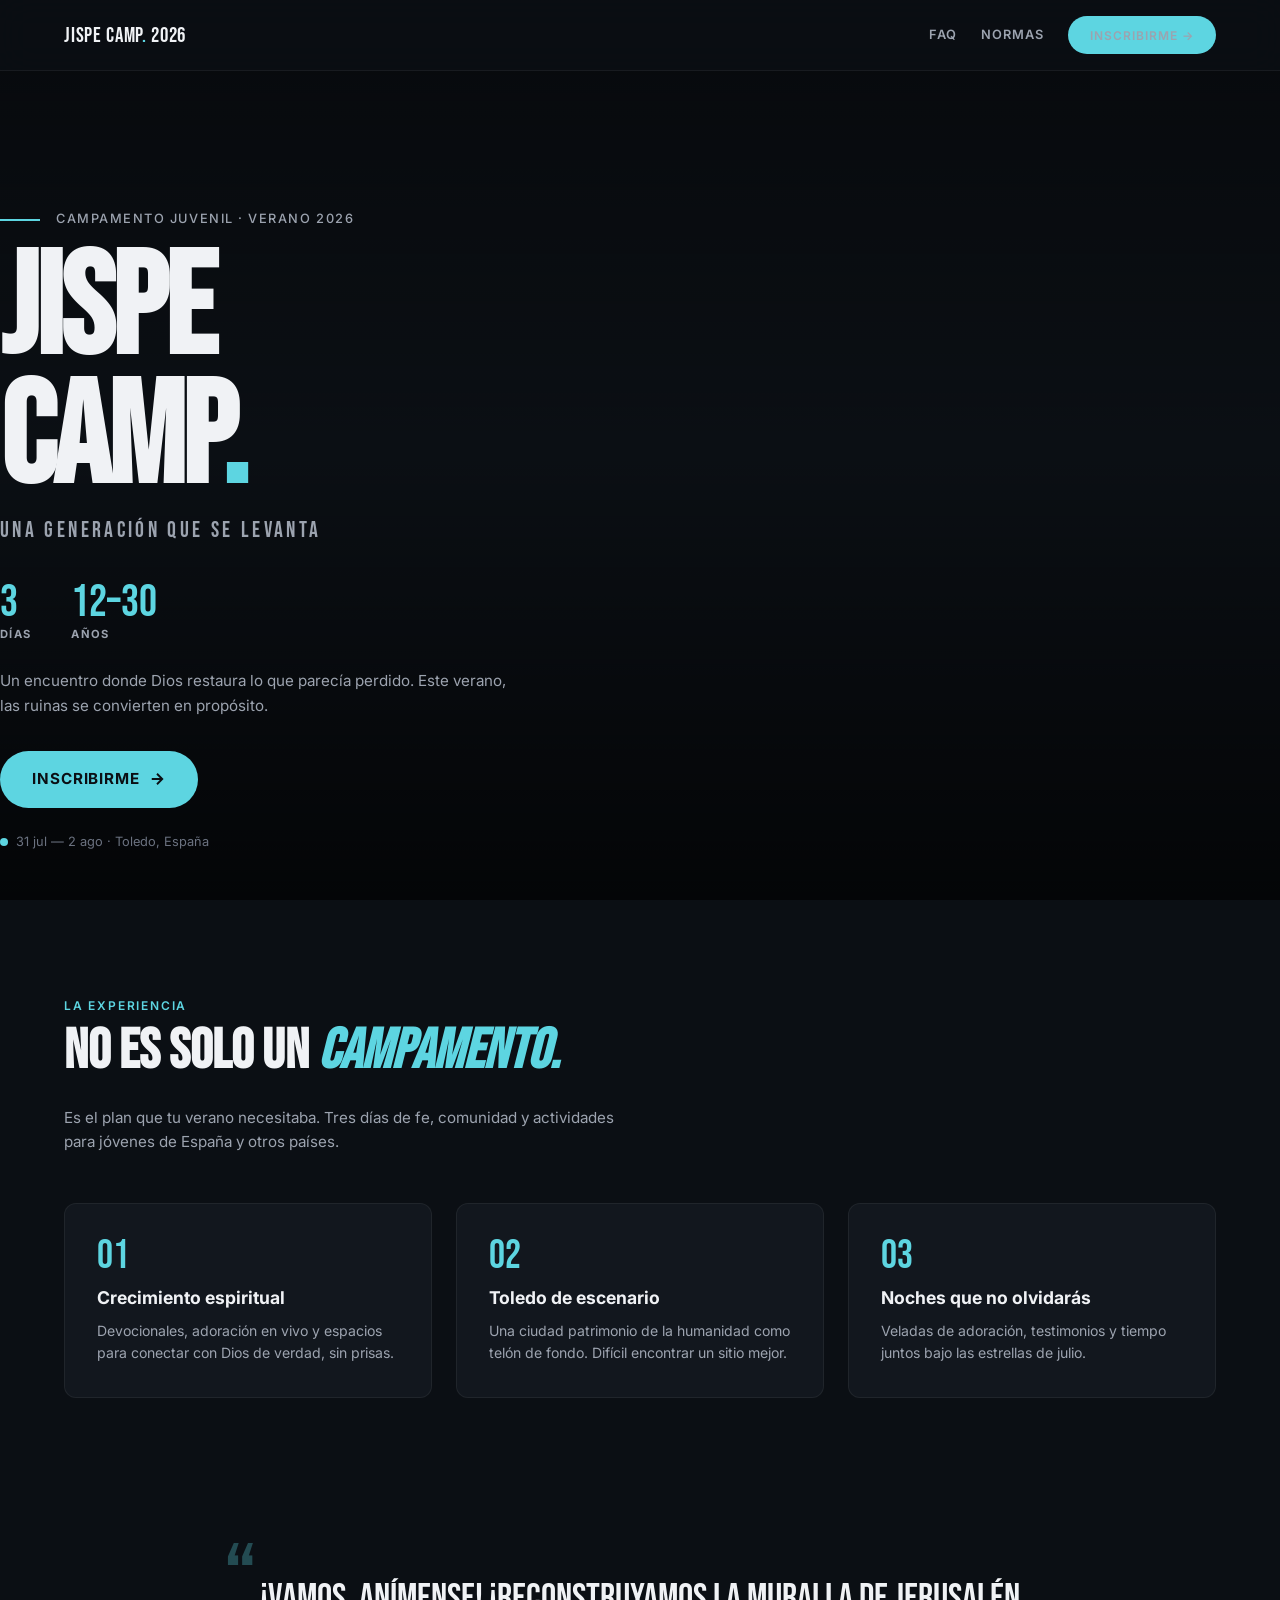
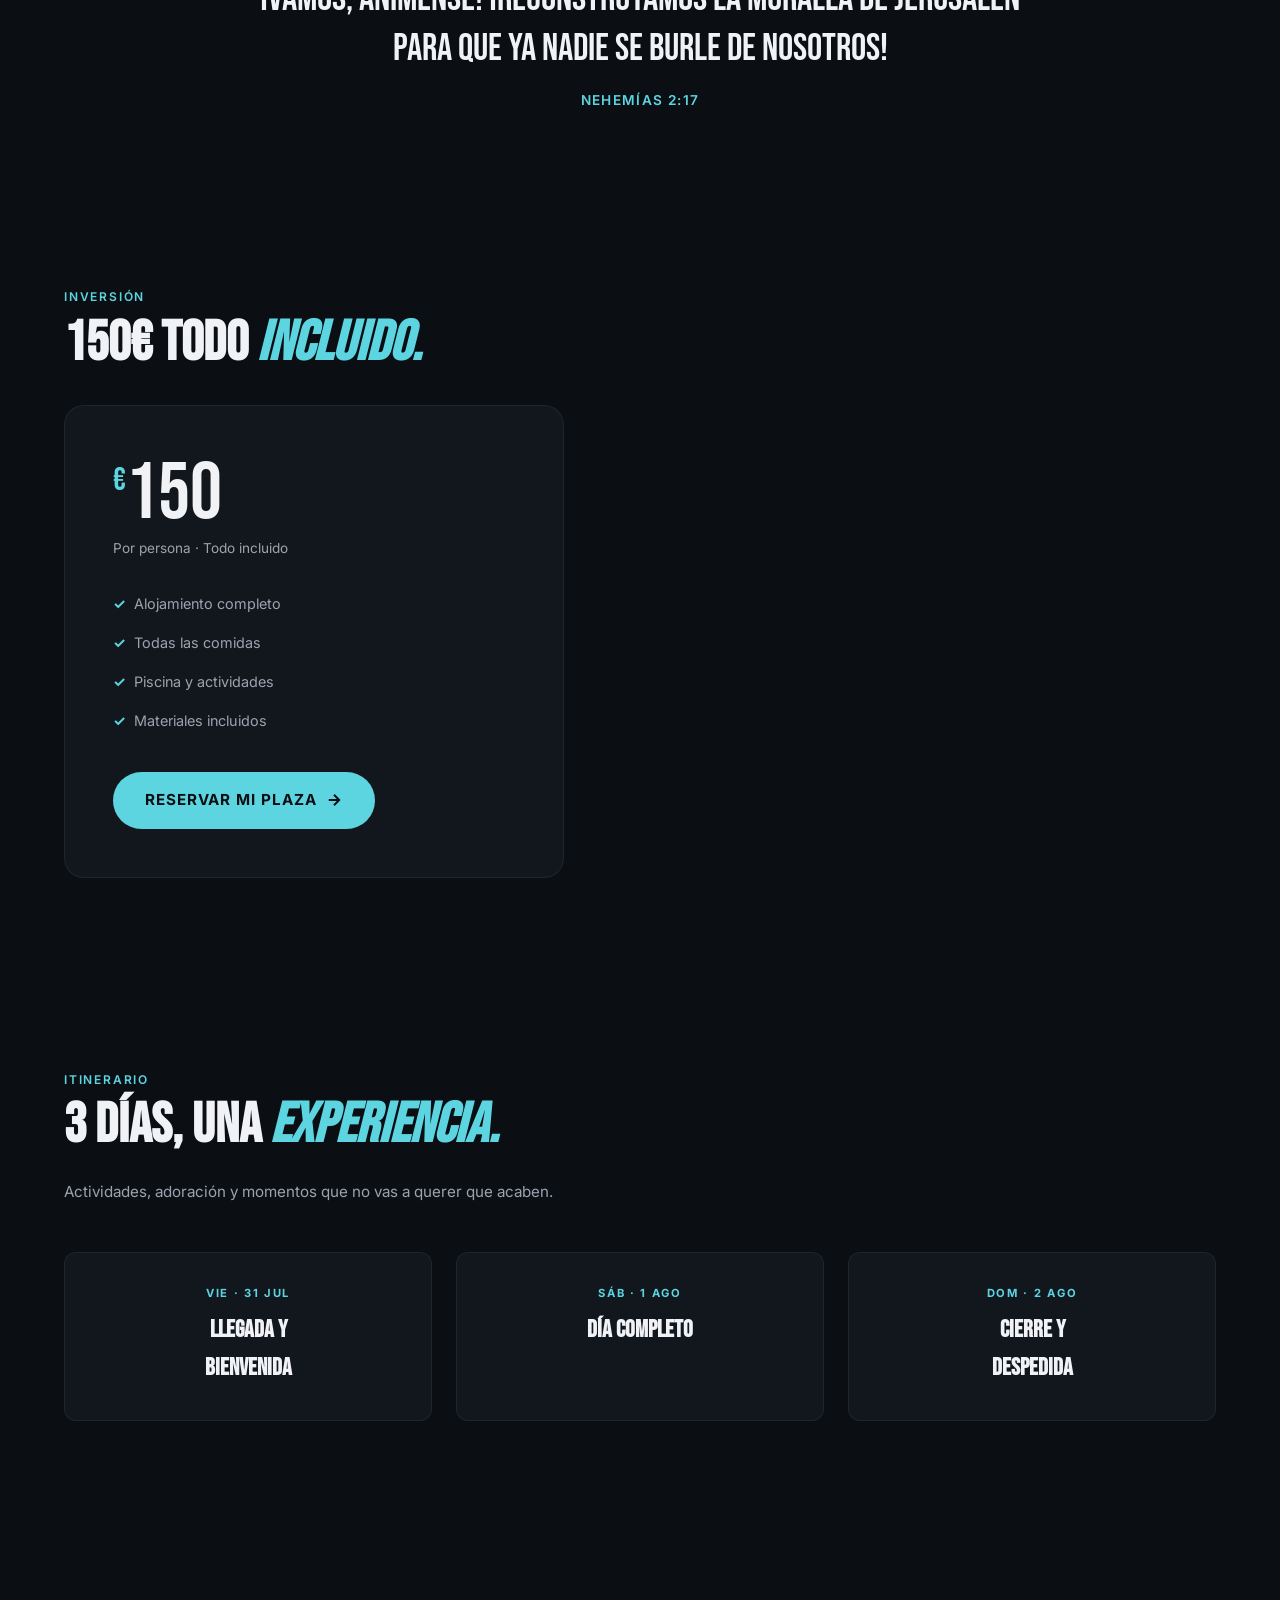
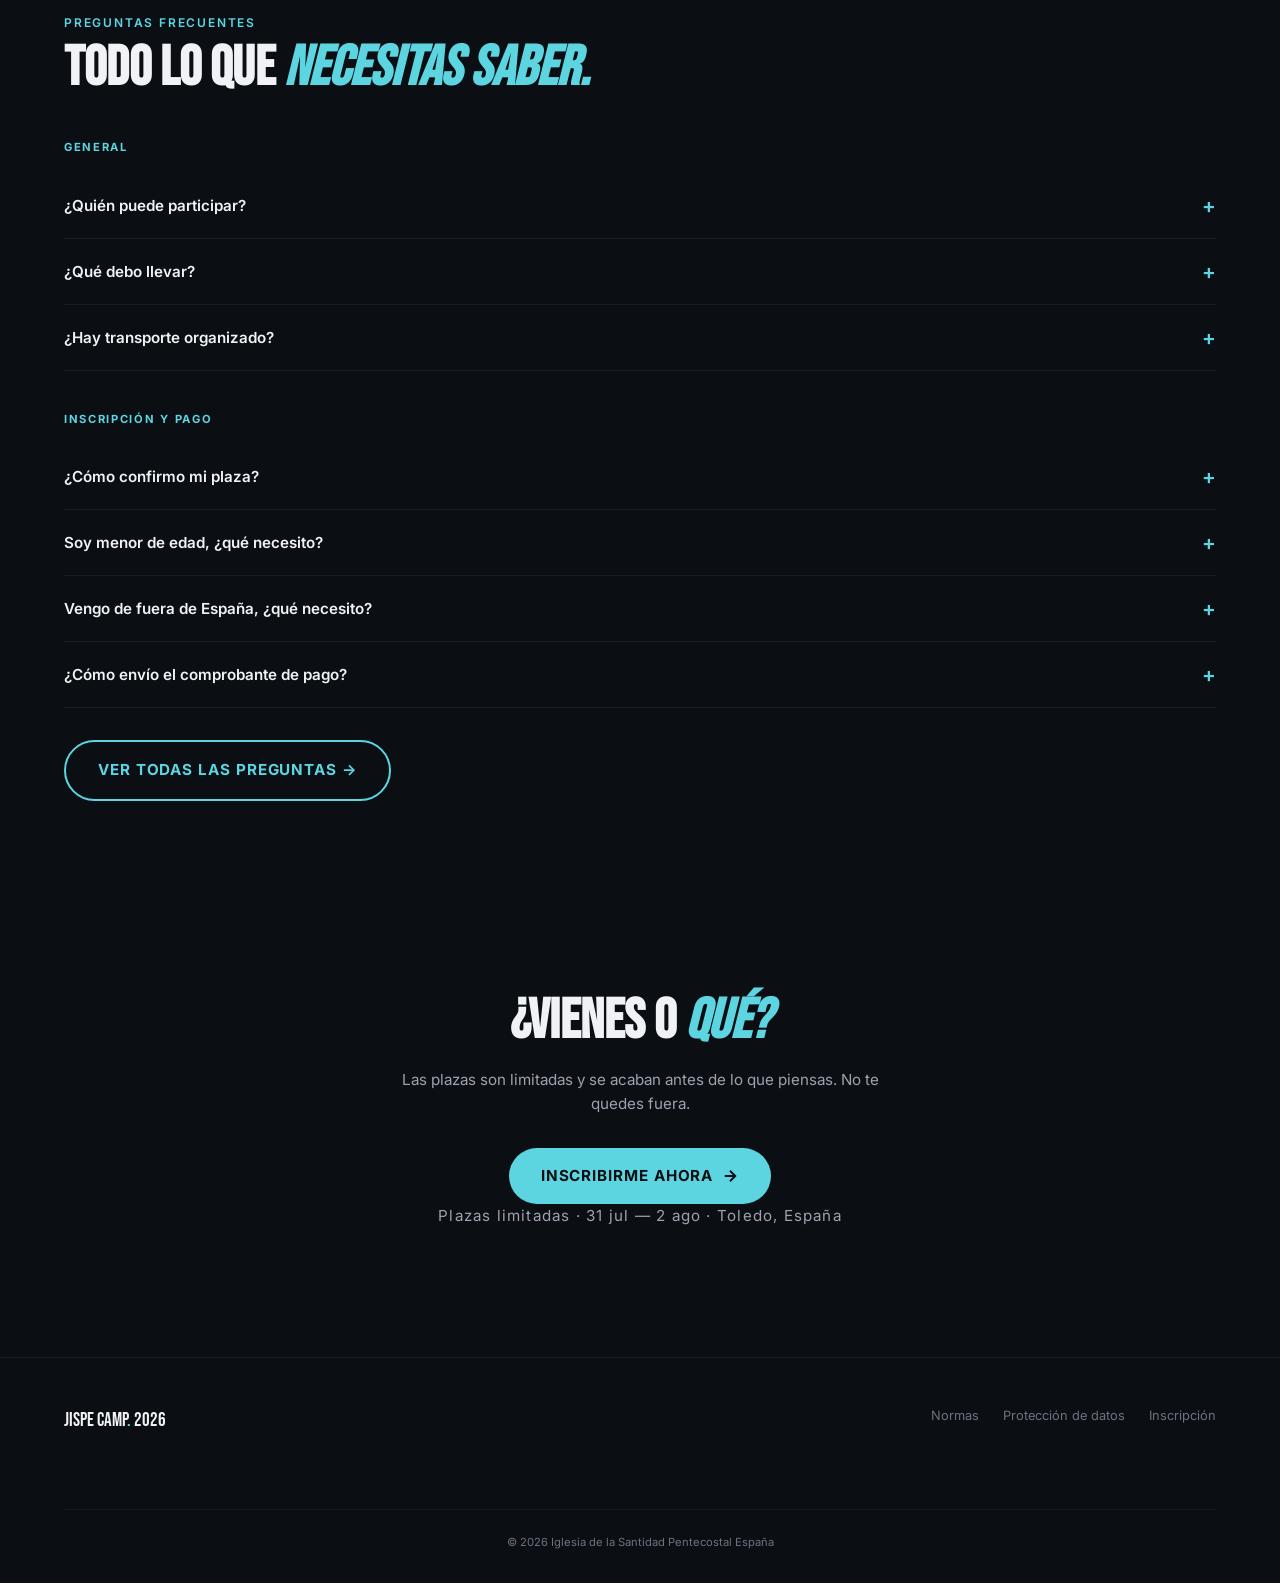
==== commit a33c912b: "Add files via upload" ====
--- a/index.html
+++ b/index.html
@@ -1,719 +1,818 @@
 <!DOCTYPE html>
 <html lang="es">
 <head>
-<meta charset="UTF-8">
-<meta name="viewport" content="width=device-width, initial-scale=1.0">
-<title>Reconstruir 2026 · Campamento Juvenil Toledo</title>
-<link href="https://fonts.googleapis.com/css2?family=Barlow+Condensed:wght@600;700;800;900&family=Barlow:wght@400;500;600&display=swap" rel="stylesheet">
-<style>
-:root {
-  --carbon:   #0D0D0D;
-  --carbon-2: #111111;
-  --carbon-3: #161616;
-  --bone:     #F3EFE7;
-  --orange:   #FF6B35;
-  --sand:     #B8ADA0;
-  --green:    #8DAA91;
-  --bone-20:  rgba(243,239,231,0.18);
-  --bone-10:  rgba(243,239,231,0.10);
-  --bone-06:  rgba(243,239,231,0.06);
-  --bone-03:  rgba(243,239,231,0.03);
-  --orange-15:rgba(255,107,53,0.15);
-  --orange-08:rgba(255,107,53,0.08);
-  --grid-c:   rgba(243,239,231,0.055);
-  --f-display:'Barlow Condensed', sans-serif;
-  --f-body:   'Barlow', sans-serif;
-}
-
-*,*::before,*::after{box-sizing:border-box;margin:0;padding:0;}
-html{scroll-behavior:smooth;}
-body{
-  font-family:var(--f-body);
-  background:var(--carbon);
-  color:var(--bone);
-  overflow-x:hidden;
-  -webkit-font-smoothing:antialiased;
-}
-
-/* ── REVEAL ── */
-.reveal{opacity:0;transform:translateY(28px);transition:opacity .7s cubic-bezier(.16,1,.3,1),transform .7s cubic-bezier(.16,1,.3,1);}
-.reveal.on{opacity:1;transform:translateY(0);}
-.rd1{transition-delay:.07s;}.rd2{transition-delay:.14s;}.rd3{transition-delay:.21s;}.rd4{transition-delay:.28s;}.rd5{transition-delay:.35s;}.rd6{transition-delay:.42s;}
-
-/* ── NAV ── */
-nav{
-  position:fixed;top:0;left:0;right:0;z-index:100;
-  height:60px;padding:0 5%;
-  display:flex;align-items:center;justify-content:space-between;
-  background:rgba(13,13,13,0);
-  border-bottom:1px solid transparent;
-  transition:background .4s,border-color .4s;
-}
-nav.scrolled{
-  background:rgba(13,13,13,0.96);
-  border-color:var(--bone-06);
-  backdrop-filter:blur(12px);
-}
-.nav-logo{
-  font-family:var(--f-display);font-weight:900;font-size:17px;
-  letter-spacing:.1em;text-transform:uppercase;
-  color:var(--bone);text-decoration:none;
-}
-.nav-logo em{color:var(--orange);font-style:normal;}
-.nav-links{display:flex;gap:2rem;align-items:center;list-style:none;}
-.nav-links a{
-  font-size:11px;letter-spacing:.15em;text-transform:uppercase;
-  color:var(--sand);text-decoration:none;transition:color .2s;
-}
-.nav-links a:hover{color:var(--bone);}
-.nav-cta{
-  background:var(--orange);color:var(--carbon) !important;
-  font-family:var(--f-display);font-weight:700;
-  font-size:12px;letter-spacing:.1em;text-transform:uppercase;
-  padding:9px 20px;text-decoration:none;transition:filter .2s;
-}
-.nav-cta:hover{filter:brightness(1.1);}
-.nav-burger{display:none;flex-direction:column;gap:5px;cursor:pointer;padding:4px;}
-.nav-burger span{display:block;width:22px;height:1.5px;background:var(--bone);transition:.3s;}
-.nav-mobile{
-  display:none;position:fixed;top:60px;left:0;right:0;z-index:99;
-  background:rgba(13,13,13,0.98);
-  border-bottom:1px solid var(--bone-06);
-  padding:1.5rem 5%;
-  flex-direction:column;gap:1.2rem;
-}
-.nav-mobile a{
-  font-size:13px;letter-spacing:.15em;text-transform:uppercase;
-  color:var(--sand);text-decoration:none;
-}
-.nav-mobile .nav-cta{width:fit-content;margin-top:.5rem;}
-.nav-mobile.open{display:flex;}
-
-/* ── HERO ── */
-.hero{
-  position:relative;min-height:100vh;
-  display:flex;flex-direction:column;justify-content:flex-end;
-  padding:0 5% 5rem;overflow:hidden;
-}
-.hero-grid{
-  position:absolute;inset:0;
-  background-image:url('foto_campamento.jpg');
-  background-size:cover;
-  background-position:center 30%;
-  background-repeat:no-repeat;
-}
-.hero-grid::before{
-  content:'';position:absolute;inset:0;
-  background:rgba(13,13,13,0.55);
-}
-.hero-grid::after{
-  content:'';position:absolute;inset:0;
-  background:
-    linear-gradient(to right,rgba(13,13,13,0.9) 0%,rgba(13,13,13,0.35) 55%,rgba(13,13,13,0.1) 100%),
-    linear-gradient(to top,rgba(13,13,13,1) 0%,transparent 45%);
-}
-.hero-lines{position:absolute;inset:0;pointer-events:none;}
-.hl{position:absolute;background:var(--orange);opacity:.1;}
-.hl.v1{top:0;left:20%;width:1px;height:100%;}
-.hl.v2{top:0;right:18%;width:1px;height:100%;}
-.hl.h1{top:38%;left:0;width:100%;height:1px;}
-.hfrag{position:absolute;border:1px solid var(--bone-10);}
-.hf1{top:12%;right:8%;width:110px;height:75px;border-right:none;border-top:none;}
-.hf2{bottom:22%;left:8%;width:85px;height:55px;border-bottom:none;border-left:none;}
-.hf3{top:55%;right:28%;width:44px;height:44px;border-top:none;border-right:none;}
-.hmark{
-  position:absolute;font-size:9px;letter-spacing:.2em;text-transform:uppercase;
-  color:var(--bone-20);font-family:var(--f-body);
-}
-.hm1{top:14%;left:21%;transform:rotate(-90deg);transform-origin:left top;}
-.hm2{bottom:9%;right:9%;}
-
-.hero-content{position:relative;z-index:2;max-width:800px;}
-.hero-eyebrow{
-  display:inline-flex;align-items:center;gap:10px;
-  font-size:11px;letter-spacing:.22em;text-transform:uppercase;
-  color:var(--sand);margin-bottom:1.2rem;
-}
-.hero-eyebrow::before{content:'';width:26px;height:1px;background:var(--orange);}
-
-.hero-title{
-  font-family:var(--f-display);font-weight:900;
-  font-size:clamp(64px,11vw,120px);
-  line-height:.88;letter-spacing:-.01em;text-transform:uppercase;
-  color:var(--bone);
-}
-.hero-title .dot{color:var(--orange);}
-.hero-title .sub{
-  display:block;
-  font-family:var(--f-display);font-weight:700;
-  font-size:clamp(16px,2.5vw,26px);
-  letter-spacing:.12em;text-transform:uppercase;
-  color:var(--sand);margin-top:10px;
-}
-
-.hero-stats{
-  display:flex;align-items:center;gap:0;
-  margin:1.8rem 0;flex-wrap:wrap;
-}
-.hstat{
-  display:flex;align-items:baseline;gap:5px;
-  padding-right:22px;border-right:1px solid var(--bone-10);
-  margin-right:22px;
-}
-.hstat:last-child{border-right:none;margin-right:0;padding-right:0;}
-.hstat-n{
-  font-family:var(--f-display);font-weight:900;
-  font-size:clamp(32px,4vw,44px);color:var(--orange);line-height:1;
-}
-.hstat-l{
-  font-family:var(--f-display);font-weight:600;
-  font-size:13px;text-transform:uppercase;letter-spacing:.1em;color:var(--sand);
-}
-
-.hero-copy{
-  font-size:15px;color:var(--sand);line-height:1.7;
-  max-width:480px;margin-bottom:2.2rem;
-}
-
-.hero-ctas{display:flex;align-items:center;gap:1.5rem;flex-wrap:wrap;}
-.btn-primary{
-  display:inline-flex;align-items:center;gap:10px;
-  background:var(--orange);color:var(--carbon);
-  font-family:var(--f-display);font-weight:700;
-  font-size:15px;letter-spacing:.1em;text-transform:uppercase;
-  padding:16px 36px;text-decoration:none;transition:filter .2s,transform .2s;
-}
-.btn-primary:hover{filter:brightness(1.1);transform:translateY(-1px);}
-.btn-primary::after{content:'→';font-size:16px;transition:transform .2s;}
-.btn-primary:hover::after{transform:translateX(3px);}
-.btn-ghost{
-  font-family:var(--f-display);font-weight:600;
-  font-size:14px;letter-spacing:.08em;text-transform:uppercase;
-  color:var(--bone);text-decoration:none;
-  display:inline-flex;align-items:center;gap:8px;
-  border-bottom:1px solid var(--bone-20);padding-bottom:2px;
-  transition:border-color .2s,color .2s;
-}
-.btn-ghost:hover{color:var(--orange);border-color:var(--orange);}
-
-.hero-meta{
-  font-size:12px;letter-spacing:.14em;text-transform:uppercase;
-  color:var(--bone-20);display:flex;align-items:center;gap:8px;
-}
-.dot-o{width:4px;height:4px;background:var(--orange);border-radius:50%;display:inline-block;}
-
-/* ── SECTION BASE ── */
-section{padding:6rem 5%;}
-.section-tag{
-  display:inline-flex;align-items:center;gap:10px;
-  font-size:10px;letter-spacing:.25em;text-transform:uppercase;
-  color:var(--sand);margin-bottom:1rem;
-}
-.section-tag::before{content:'';width:22px;height:1px;background:var(--orange);}
-.section-title{
-  font-family:var(--f-display);font-weight:900;
-  font-size:clamp(36px,5vw,58px);line-height:.92;
-  letter-spacing:-.01em;text-transform:uppercase;color:var(--bone);
-  margin-bottom:.5rem;
-}
-.section-title em{color:var(--orange);font-style:normal;}
-.hero-title em{color:var(--orange);font-style:normal;}
-.section-lead{
-  font-size:16px;color:var(--sand);line-height:1.7;max-width:560px;
-}
-
-/* ── DIVIDER ── */
-.divider{width:100%;height:1px;background:var(--bone-06);}
-
-/* ── WHY / CARDS ── */
-.why-section{background:var(--carbon-2);}
-.why-grid{
-  display:grid;grid-template-columns:repeat(3,1fr);gap:1px;
-  background:var(--bone-06);margin-top:3.5rem;
-  border:1px solid var(--bone-06);
-}
-.why-card{
-  background:var(--carbon-2);padding:2rem 1.75rem;
-  position:relative;transition:background .25s;
-}
-.why-card:hover{background:var(--carbon-3);}
-.why-card::before{
-  content:'';position:absolute;top:0;left:0;width:100%;height:2px;
-  background:var(--orange);transform:scaleX(0);transform-origin:left;
-  transition:transform .3s;
-}
-.why-card:hover::before{transform:scaleX(1);}
-.wc-num{
-  font-family:var(--f-display);font-weight:900;font-size:42px;
-  color:var(--orange-15);line-height:1;margin-bottom:1rem;
-  position:relative;
-}
-.wc-num::after{
-  content:attr(data-n);position:absolute;left:0;top:0;
-  font-size:42px;color:var(--orange);opacity:0;
-  transition:opacity .25s;
-}
-.why-card:hover .wc-num::after{opacity:1;}
-.wc-title{
-  font-family:var(--f-display);font-weight:700;
-  font-size:19px;letter-spacing:.04em;text-transform:uppercase;
-  color:var(--bone);margin-bottom:.6rem;
-}
-.wc-text{font-size:14px;color:var(--sand);line-height:1.65;}
-
-/* ── PRECIO ── */
-.precio-section{background:var(--carbon);}
-.precio-box{
-  display:grid;grid-template-columns:1fr 1fr;gap:1px;
-  background:var(--bone-06);border:1px solid var(--bone-06);
-  margin-top:3.5rem;
-}
-.precio-main{
-  background:var(--carbon-2);padding:3rem;
-  display:flex;flex-direction:column;justify-content:space-between;
-}
-.precio-amount{
-  font-family:var(--f-display);font-weight:900;
-  font-size:90px;line-height:.85;letter-spacing:-.02em;color:var(--bone);
-}
-.precio-amount em{font-style:normal;color:var(--orange);font-size:40px;vertical-align:super;}
-.precio-label{
-  font-size:12px;letter-spacing:.15em;text-transform:uppercase;
-  color:var(--sand);margin-top:8px;display:block;
-}
-.precio-desc{
-  font-size:15px;color:var(--sand);line-height:1.7;
-  margin-top:1.5rem;max-width:380px;
-}
-.precio-includes{
-  background:var(--carbon-3);padding:3rem;
-  display:flex;flex-direction:column;gap:0;
-}
-.pi-title{
-  font-family:var(--f-display);font-weight:700;
-  font-size:13px;letter-spacing:.2em;text-transform:uppercase;
-  color:var(--sand);margin-bottom:1.5rem;
-}
-.pi-item{
-  display:flex;align-items:center;gap:12px;
-  padding:1rem 0;border-bottom:1px solid var(--bone-06);
-  font-size:14px;color:var(--bone);
-}
-.pi-item:last-child{border-bottom:none;}
-.pi-icon{
-  width:28px;height:28px;
-  background:var(--orange-08);border:1px solid var(--orange-15);
-  display:flex;align-items:center;justify-content:center;flex-shrink:0;
-  font-size:13px;color:var(--orange);font-family:var(--f-display);font-weight:700;
-}
-
-/* ── PROGRAMA ── */
-.prog-section{background:var(--carbon-2);}
-.prog-days{
-  display:grid;grid-template-columns:repeat(3,1fr);gap:1px;
-  background:var(--bone-06);border:1px solid var(--bone-06);
-  margin-top:3.5rem;
-}
-.prog-day{
-  background:var(--carbon-2);padding:2rem 1.5rem;
-  position:relative;transition:background .25s;
-}
-.prog-day:hover{background:var(--carbon-3);}
-.prog-day::before{
-  content:'';position:absolute;top:0;left:0;width:2px;height:100%;
-  background:var(--orange);transform:scaleY(0);transform-origin:top;
-  transition:transform .3s;
-}
-.prog-day:hover::before{transform:scaleY(1);}
-.pd-date{
-  font-family:var(--f-display);font-weight:700;
-  font-size:11px;letter-spacing:.18em;text-transform:uppercase;
-  color:var(--orange);margin-bottom:.6rem;
-}
-.pd-title{
-  font-family:var(--f-display);font-weight:900;
-  font-size:20px;letter-spacing:.04em;text-transform:uppercase;
-  color:var(--bone);margin-bottom:1rem;line-height:1.1;
-}
-.pd-items{list-style:none;display:flex;flex-direction:column;gap:.5rem;}
-.pd-items li{
-  font-size:13px;color:var(--sand);line-height:1.5;
-  padding-left:14px;position:relative;
-}
-.pd-items li::before{
-  content:'';position:absolute;left:0;top:8px;
-  width:5px;height:1px;background:var(--orange);
-}
-
-/* ── VERSE BREAK ── */
-.verse-break{
-  background:var(--carbon);
-  padding:5rem 5%;
-  display:flex;flex-direction:column;align-items:center;
-  text-align:center;
-  border-top:1px solid var(--bone-06);
-  border-bottom:1px solid var(--bone-06);
-  position:relative;overflow:hidden;
-}
-.verse-break::before{
-  content:'';position:absolute;
-  width:500px;height:500px;border-radius:50%;
-  background:radial-gradient(circle,var(--orange-08) 0%,transparent 70%);
-  top:50%;left:50%;transform:translate(-50%,-50%);
-  pointer-events:none;
-}
-.vb-q{
-  font-family:var(--f-display);font-weight:900;
-  font-size:120px;line-height:.6;color:var(--orange);opacity:.15;
-  margin-bottom:1rem;position:relative;z-index:1;
-}
-.vb-text{
-  font-family:var(--f-display);font-weight:700;
-  font-size:clamp(20px,3vw,34px);line-height:1.25;
-  letter-spacing:.02em;color:var(--bone);
-  max-width:700px;position:relative;z-index:1;
-  font-style:italic;
-}
-.vb-ref{
-  font-size:12px;letter-spacing:.2em;text-transform:uppercase;
-  color:var(--sand);margin-top:1.2rem;position:relative;z-index:1;
-}
-
-/* ── FAQ ── */
-.faq-section{background:var(--carbon-2);}
-.faq-cols{
-  display:grid;grid-template-columns:1fr 1fr;gap:1px;
-  background:var(--bone-06);border:1px solid var(--bone-06);
-  margin-top:3.5rem;
-}
-.faq-col{background:var(--carbon-2);padding:2.5rem;}
-.faq-col-title{
-  font-family:var(--f-display);font-weight:700;
-  font-size:13px;letter-spacing:.2em;text-transform:uppercase;
-  color:var(--orange);margin-bottom:1.5rem;
-}
-.faq-item{border-bottom:1px solid var(--bone-06);}
-.faq-q{
-  width:100%;background:none;border:none;
-  display:flex;justify-content:space-between;align-items:center;
-  padding:1.1rem 0;cursor:pointer;
-  font-family:var(--f-display);font-weight:700;
-  font-size:16px;letter-spacing:.03em;text-transform:uppercase;
-  color:var(--bone);text-align:left;gap:12px;
-  transition:color .2s;
-}
-.faq-q:hover{color:var(--orange);}
-.faq-icon{
-  font-size:18px;color:var(--orange);flex-shrink:0;
-  transition:transform .3s;font-family:var(--f-body);font-weight:300;
-}
-.faq-item.open .faq-icon{transform:rotate(45deg);}
-.faq-a{
-  display:none;font-size:14px;color:var(--sand);line-height:1.7;
-  padding-bottom:1.2rem;
-}
-.faq-item.open .faq-a{display:block;}
-
-/* ── CTA FINAL ── */
-.cta-final{
-  background:var(--carbon);
-  padding:7rem 5%;
-  text-align:center;
-  position:relative;overflow:hidden;
-  border-top:1px solid var(--bone-06);
-}
-.cta-final::before{
-  content:'';position:absolute;inset:0;
-  background-image:
-    linear-gradient(var(--grid-c) 1px,transparent 1px),
-    linear-gradient(90deg,var(--grid-c) 1px,transparent 1px);
-  background-size:64px 64px;
-}
-.cta-final-inner{position:relative;z-index:1;}
-.cta-final-title{
-  font-family:var(--f-display);font-weight:900;
-  font-size:clamp(40px,7vw,80px);line-height:.9;
-  letter-spacing:-.01em;text-transform:uppercase;color:var(--bone);
-  margin-bottom:1.2rem;
-}
-.cta-final-title em{color:var(--orange);font-style:normal;}
-.cta-final-sub{
-  font-size:15px;color:var(--sand);max-width:420px;
-  margin:0 auto 2.5rem;line-height:1.7;
-}
-.cta-final-meta{
-  margin-top:1.5rem;font-size:12px;letter-spacing:.15em;
-  text-transform:uppercase;color:var(--bone-20);
-}
-
-/* ── FOOTER ── */
-footer{
-  background:var(--carbon-3);
-  border-top:1px solid var(--bone-06);
-  padding:2rem 5%;
-  display:flex;justify-content:space-between;align-items:center;
-  flex-wrap:wrap;gap:1rem;
-}
-.footer-logo{
-  font-family:var(--f-display);font-weight:900;
-  font-size:15px;letter-spacing:.08em;text-transform:uppercase;color:var(--bone);
-}
-.footer-logo em{color:var(--orange);font-style:normal;}
-.footer-links{display:flex;gap:1.5rem;flex-wrap:wrap;}
-.footer-links a{
-  font-size:11px;letter-spacing:.12em;text-transform:uppercase;
-  color:var(--sand);text-decoration:none;transition:color .2s;
-}
-.footer-links a:hover{color:var(--bone);}
-.footer-copy{
-  font-size:11px;color:var(--bone-20);letter-spacing:.08em;
-  text-transform:uppercase;width:100%;margin-top:.5rem;
-}
-
-/* ── RESPONSIVE ── */
-@media(max-width:900px){
-  .why-grid{grid-template-columns:1fr 1fr;}
-  .precio-box{grid-template-columns:1fr;}
-  .prog-days{grid-template-columns:1fr 1fr;}
-  .faq-cols{grid-template-columns:1fr;}
-}
-@media(max-width:640px){
-  nav{padding:0 4%;}
-  .nav-links{display:none;}
-  .nav-burger{display:flex;}
-  section{padding:4rem 4%;}
-  .hero{padding:0 4% 4rem;}
-  .why-grid{grid-template-columns:1fr;}
-  .prog-days{grid-template-columns:1fr;}
-  .hero-stats{gap:1rem;}
-  .hstat{border-right:none;margin-right:0;padding-right:0;}
-  footer{flex-direction:column;align-items:flex-start;}
-}
-</style>
+  <meta charset="UTF-8">
+  <meta name="viewport" content="width=device-width, initial-scale=1.0">
+  <title>JISPE CAMP 2026 · Campamento Juvenil Toledo</title>
+  <link rel="preconnect" href="https://fonts.googleapis.com">
+  <link rel="preconnect" href="https://fonts.gstatic.com" crossorigin>
+  <link href="https://fonts.googleapis.com/css2?family=Bebas+Neue&family=Inter:wght@400;500;600;700&display=swap" rel="stylesheet">
+  <style>
+    /* ═══════════════════════════════════════
+       DESIGN TOKENS
+       ═══════════════════════════════════════ */
+    :root {
+      --accent: #5DD5E1;
+      --accent-dark: #3BBCC8;
+      --accent-glow: rgba(93, 213, 225, .25);
+      --bg-dark: #0B0F14;
+      --bg-card: #12171E;
+      --bg-card-hover: #181F28;
+      --text-primary: #F0F2F5;
+      --text-secondary: #9CA3AF;
+      --text-dim: #6B7280;
+      --radius: 12px;
+      --radius-lg: 20px;
+      --transition: .3s cubic-bezier(.4,0,.2,1);
+      --font-display: 'Bebas Neue', sans-serif;
+      --font-body: 'Inter', system-ui, sans-serif;
+    }
+
+    /* ═══════════════════════════════════════
+       RESET & BASE
+       ═══════════════════════════════════════ */
+    *, *::before, *::after { margin:0; padding:0; box-sizing:border-box; }
+    html { scroll-behavior:smooth; -webkit-font-smoothing:antialiased; }
+    body {
+      font-family: var(--font-body);
+      background: var(--bg-dark);
+      color: var(--text-primary);
+      line-height: 1.6;
+      overflow-x: hidden;
+    }
+    a { text-decoration:none; color:inherit; }
+    img { max-width:100%; display:block; }
+
+    /* ═══════════════════════════════════════
+       UTILITIES
+       ═══════════════════════════════════════ */
+    .container { width:min(1200px, 90%); margin:0 auto; }
+    .accent { color: var(--accent); }
+    .section-label {
+      font-size: .75rem;
+      font-weight: 600;
+      letter-spacing: .15em;
+      text-transform: uppercase;
+      color: var(--accent);
+      margin-bottom: .5rem;
+    }
+    .section-title {
+      font-family: var(--font-display);
+      font-size: clamp(2.2rem, 5vw, 3.5rem);
+      line-height: 1.05;
+      margin-bottom: 1.5rem;
+    }
+    .section-title em {
+      font-style: italic;
+      color: var(--accent);
+    }
+
+    /* ═══════════════════════════════════════
+       CTA BUTTON
+       ═══════════════════════════════════════ */
+    .btn {
+      display: inline-flex;
+      align-items: center;
+      gap: .5rem;
+      padding: 1rem 2rem;
+      background: var(--accent);
+      color: var(--bg-dark);
+      font-weight: 700;
+      font-size: .95rem;
+      letter-spacing: .06em;
+      text-transform: uppercase;
+      border-radius: 60px;
+      border: none;
+      cursor: pointer;
+      transition: var(--transition);
+    }
+    .btn:hover { background: var(--accent-dark); transform: translateY(-2px); box-shadow: 0 8px 30px var(--accent-glow); }
+    .btn svg { width:18px; height:18px; }
+
+    .btn--outline {
+      background: transparent;
+      border: 2px solid var(--accent);
+      color: var(--accent);
+    }
+    .btn--outline:hover { background: var(--accent); color: var(--bg-dark); }
+
+    /* ═══════════════════════════════════════
+       NAV
+       ═══════════════════════════════════════ */
+    .nav {
+      position: fixed;
+      top: 0; left: 0; right: 0;
+      z-index: 100;
+      padding: 1rem 0;
+      background: rgba(11,15,20,.85);
+      backdrop-filter: blur(16px);
+      border-bottom: 1px solid rgba(255,255,255,.06);
+    }
+    .nav .container {
+      display: flex;
+      align-items: center;
+      justify-content: space-between;
+    }
+    .nav-logo {
+      font-family: var(--font-display);
+      font-size: 1.3rem;
+      letter-spacing: .04em;
+    }
+    .nav-logo .dot { color: var(--accent); }
+    .nav-links { display: flex; gap: 1.5rem; align-items: center; }
+    .nav-links a {
+      font-size: .8rem;
+      font-weight: 600;
+      letter-spacing: .08em;
+      text-transform: uppercase;
+      color: var(--text-secondary);
+      transition: var(--transition);
+    }
+    .nav-links a:hover { color: var(--accent); }
+    .nav-links .btn { padding: .6rem 1.4rem; font-size: .75rem; }
+
+    /* Mobile nav */
+    .nav-toggle { display:none; background:none; border:none; cursor:pointer; }
+    .nav-toggle span { display:block; width:22px; height:2px; background:var(--text-primary); margin:5px 0; transition:var(--transition); }
+
+    @media(max-width:768px) {
+      .nav-toggle { display:block; }
+      .nav-links {
+        position: fixed;
+        top: 0; right: -100%;
+        width: 75%; height: 100vh;
+        flex-direction: column;
+        justify-content: center;
+        background: var(--bg-dark);
+        transition: var(--transition);
+        gap: 2rem;
+      }
+      .nav-links.active { right: 0; }
+      .nav-links a { font-size: 1rem; }
+    }
+
+    /* ═══════════════════════════════════════
+       HERO
+       ═══════════════════════════════════════ */
+    .hero {
+      position: relative;
+      min-height: 100vh;
+      display: flex;
+      align-items: flex-end;
+      padding: 6rem 0 3rem;
+      overflow: hidden;
+    }
+    .hero-bg {
+      position: absolute;
+      inset: 0;
+      background: url('hero-bg.jpeg') center/cover no-repeat;
+      filter: brightness(.35);
+    }
+    .hero-bg::after {
+      content: '';
+      position: absolute;
+      inset: 0;
+      background: linear-gradient(to top, var(--bg-dark) 0%, transparent 50%, rgba(11,15,20,.6) 100%);
+    }
+    .hero-content {
+      position: relative;
+      z-index: 2;
+      width: 100%;
+    }
+    .hero-top {
+      display: flex;
+      align-items: center;
+      gap: 1rem;
+      margin-bottom: 1rem;
+      color: var(--text-secondary);
+      font-size: .8rem;
+      font-weight: 500;
+      letter-spacing: .12em;
+      text-transform: uppercase;
+    }
+    .hero-top::before {
+      content: '';
+      width: 40px;
+      height: 2px;
+      background: var(--accent);
+    }
+    .hero-heading {
+      font-family: var(--font-display);
+      font-size: clamp(4rem, 12vw, 9rem);
+      line-height: .9;
+      letter-spacing: -.02em;
+      margin-bottom: .5rem;
+    }
+    .hero-heading .dot { color: var(--accent); }
+    .hero-subtitle {
+      font-family: var(--font-display);
+      font-size: clamp(1rem, 2.5vw, 1.4rem);
+      letter-spacing: .15em;
+      text-transform: uppercase;
+      color: var(--text-secondary);
+      margin-bottom: 2rem;
+    }
+    .hero-stats {
+      display: flex;
+      gap: 2.5rem;
+      margin-bottom: 1.5rem;
+    }
+    .hero-stat-number {
+      font-family: var(--font-display);
+      font-size: clamp(2rem, 4vw, 2.8rem);
+      color: var(--accent);
+      line-height: 1;
+    }
+    .hero-stat-label {
+      font-size: .7rem;
+      font-weight: 700;
+      letter-spacing: .12em;
+      text-transform: uppercase;
+      color: var(--text-secondary);
+    }
+    .hero-desc {
+      max-width: 520px;
+      color: var(--text-secondary);
+      font-size: .95rem;
+      line-height: 1.7;
+      margin-bottom: 2rem;
+    }
+    .hero-cta-row {
+      display: flex;
+      flex-wrap: wrap;
+      gap: 1rem;
+      align-items: center;
+      margin-bottom: 1.5rem;
+    }
+    .hero-meta {
+      display: flex;
+      align-items: center;
+      gap: .5rem;
+      font-size: .8rem;
+      color: var(--text-dim);
+    }
+    .hero-meta::before {
+      content: '';
+      width: 8px; height: 8px;
+      border-radius: 50%;
+      background: var(--accent);
+      animation: pulse 2s infinite;
+    }
+    @keyframes pulse {
+      0%, 100% { opacity: 1; }
+      50% { opacity: .4; }
+    }
+
+    /* ═══════════════════════════════════════
+       EXPERIENCE SECTION
+       ═══════════════════════════════════════ */
+    .experience { padding: 6rem 0; }
+    .experience-grid {
+      display: grid;
+      grid-template-columns: repeat(auto-fit, minmax(300px, 1fr));
+      gap: 1.5rem;
+      margin-top: 3rem;
+    }
+    .exp-card {
+      background: var(--bg-card);
+      border: 1px solid rgba(255,255,255,.06);
+      border-radius: var(--radius);
+      padding: 2rem;
+      transition: var(--transition);
+    }
+    .exp-card:hover { background: var(--bg-card-hover); border-color: rgba(93,213,225,.15); transform: translateY(-4px); }
+    .exp-card-num {
+      font-family: var(--font-display);
+      font-size: 2.5rem;
+      color: var(--accent);
+      line-height: 1;
+      margin-bottom: .5rem;
+    }
+    .exp-card h3 {
+      font-size: 1.1rem;
+      font-weight: 700;
+      margin-bottom: .5rem;
+    }
+    .exp-card p { font-size: .88rem; color: var(--text-secondary); line-height: 1.6; }
+
+    /* ═══════════════════════════════════════
+       VERSE
+       ═══════════════════════════════════════ */
+    .verse {
+      padding: 5rem 0;
+      text-align: center;
+      position: relative;
+    }
+    .verse-quote {
+      font-family: var(--font-display);
+      font-size: clamp(1.5rem, 3.5vw, 2.4rem);
+      line-height: 1.3;
+      max-width: 800px;
+      margin: 0 auto 1rem;
+      position: relative;
+    }
+    .verse-quote::before {
+      content: '\201C';
+      font-size: 6rem;
+      color: var(--accent);
+      opacity: .3;
+      position: absolute;
+      top: -2.5rem;
+      left: -1rem;
+      line-height: 1;
+    }
+    .verse-ref {
+      font-size: .85rem;
+      font-weight: 600;
+      color: var(--accent);
+      letter-spacing: .1em;
+      text-transform: uppercase;
+    }
+
+    /* ═══════════════════════════════════════
+       PRICING
+       ═══════════════════════════════════════ */
+    .pricing {
+      padding: 6rem 0;
+    }
+    .price-card {
+      background: var(--bg-card);
+      border: 1px solid rgba(255,255,255,.06);
+      border-radius: var(--radius-lg);
+      padding: 3rem;
+      max-width: 500px;
+      margin-top: 2rem;
+    }
+    .price-amount {
+      font-family: var(--font-display);
+      font-size: 5rem;
+      line-height: 1;
+      margin-bottom: .25rem;
+    }
+    .price-amount .currency { font-size: 2rem; color: var(--accent); vertical-align: super; }
+    .price-label {
+      font-size: .85rem;
+      color: var(--text-secondary);
+      margin-bottom: 1.5rem;
+    }
+    .price-features {
+      list-style: none;
+      margin-bottom: 2rem;
+    }
+    .price-features li {
+      padding: .5rem 0;
+      font-size: .9rem;
+      color: var(--text-secondary);
+      display: flex;
+      align-items: center;
+      gap: .5rem;
+    }
+    .price-features li::before {
+      content: '✓';
+      color: var(--accent);
+      font-weight: 700;
+    }
+
+    /* ═══════════════════════════════════════
+       ITINERARY
+       ═══════════════════════════════════════ */
+    .itinerary { padding: 6rem 0; }
+    .itinerary-grid {
+      display: grid;
+      grid-template-columns: repeat(3, 1fr);
+      gap: 1.5rem;
+      margin-top: 3rem;
+    }
+    @media(max-width:768px) { .itinerary-grid { grid-template-columns: 1fr; } }
+    .day-card {
+      background: var(--bg-card);
+      border: 1px solid rgba(255,255,255,.06);
+      border-radius: var(--radius);
+      padding: 2rem;
+      text-align: center;
+      transition: var(--transition);
+    }
+    .day-card:hover { border-color: rgba(93,213,225,.2); }
+    .day-card-label {
+      font-size: .7rem;
+      font-weight: 700;
+      letter-spacing: .15em;
+      text-transform: uppercase;
+      color: var(--accent);
+      margin-bottom: .5rem;
+    }
+    .day-card h3 {
+      font-family: var(--font-display);
+      font-size: 1.5rem;
+    }
+
+    /* ═══════════════════════════════════════
+       FAQ
+       ═══════════════════════════════════════ */
+    .faq { padding: 6rem 0; }
+    .faq-group-title {
+      font-size: .7rem;
+      font-weight: 700;
+      letter-spacing: .15em;
+      text-transform: uppercase;
+      color: var(--accent);
+      margin: 2.5rem 0 1rem;
+    }
+    .faq-list { margin-top: 2rem; }
+    .faq-item {
+      border-bottom: 1px solid rgba(255,255,255,.06);
+    }
+    .faq-q {
+      width: 100%;
+      background: none;
+      border: none;
+      color: var(--text-primary);
+      font-family: var(--font-body);
+      font-size: .95rem;
+      font-weight: 600;
+      padding: 1.25rem 0;
+      text-align: left;
+      cursor: pointer;
+      display: flex;
+      justify-content: space-between;
+      align-items: center;
+      transition: var(--transition);
+    }
+    .faq-q:hover { color: var(--accent); }
+    .faq-q .icon {
+      font-size: 1.3rem;
+      transition: var(--transition);
+      color: var(--accent);
+    }
+    .faq-item.open .faq-q .icon { transform: rotate(45deg); }
+    .faq-a {
+      max-height: 0;
+      overflow: hidden;
+      transition: max-height .4s ease, padding .3s ease;
+    }
+    .faq-item.open .faq-a { max-height: 600px; padding-bottom: 1.25rem; }
+    .faq-a p {
+      font-size: .88rem;
+      color: var(--text-secondary);
+      line-height: 1.7;
+    }
+
+    /* ═══════════════════════════════════════
+       FINAL CTA
+       ═══════════════════════════════════════ */
+    .final-cta {
+      padding: 6rem 0;
+      text-align: center;
+    }
+    .final-cta .section-title { margin-bottom: 1rem; }
+    .final-cta p {
+      color: var(--text-secondary);
+      max-width: 500px;
+      margin: 0 auto 2rem;
+      font-size: .95rem;
+    }
+    .final-cta-meta {
+      margin-top: 1.5rem;
+      font-size: .75rem;
+      color: var(--text-dim);
+      letter-spacing: .08em;
+    }
+
+    /* ═══════════════════════════════════════
+       FOOTER
+       ═══════════════════════════════════════ */
+    .footer {
+      padding: 3rem 0 2rem;
+      border-top: 1px solid rgba(255,255,255,.06);
+    }
+    .footer-inner {
+      display: flex;
+      justify-content: space-between;
+      align-items: start;
+      flex-wrap: wrap;
+      gap: 2rem;
+    }
+    .footer-brand {
+      font-family: var(--font-display);
+      font-size: 1.2rem;
+      margin-bottom: .5rem;
+    }
+    .footer-links { display: flex; gap: 1.5rem; }
+    .footer-links a { font-size: .8rem; color: var(--text-dim); transition: var(--transition); }
+    .footer-links a:hover { color: var(--accent); }
+    .footer-copy {
+      width: 100%;
+      text-align: center;
+      font-size: .7rem;
+      color: var(--text-dim);
+      margin-top: 2rem;
+      padding-top: 1.5rem;
+      border-top: 1px solid rgba(255,255,255,.04);
+    }
+
+    /* ═══════════════════════════════════════
+       MOBILE NAV BAR (bottom)
+       ═══════════════════════════════════════ */
+    .mobile-nav {
+      display: none;
+      position: fixed;
+      bottom: 0; left: 0; right: 0;
+      z-index: 100;
+      background: rgba(11,15,20,.95);
+      backdrop-filter: blur(16px);
+      border-top: 1px solid rgba(255,255,255,.06);
+      padding: .6rem 0 calc(.6rem + env(safe-area-inset-bottom));
+    }
+    .mobile-nav-inner {
+      display: flex;
+      justify-content: space-around;
+      align-items: center;
+    }
+    .mobile-nav a {
+      display: flex;
+      flex-direction: column;
+      align-items: center;
+      gap: .2rem;
+      font-size: .6rem;
+      font-weight: 600;
+      letter-spacing: .06em;
+      text-transform: uppercase;
+      color: var(--text-dim);
+      transition: var(--transition);
+    }
+    .mobile-nav a:hover, .mobile-nav a.active { color: var(--accent); }
+    .mobile-nav svg { width: 20px; height: 20px; }
+
+    @media(max-width:768px) {
+      .mobile-nav { display: block; }
+      body { padding-bottom: 70px; }
+    }
+
+    /* ═══════════════════════════════════════
+       ANIMATIONS
+       ═══════════════════════════════════════ */
+    .fade-in {
+      opacity: 0;
+      transform: translateY(20px);
+      transition: opacity .6s ease, transform .6s ease;
+    }
+    .fade-in.visible {
+      opacity: 1;
+      transform: translateY(0);
+    }
+  </style>
 </head>
 <body>
 
-<!-- NAV -->
-<nav id="nav">
-  <a href="#" class="nav-logo">Reconstruir<em>.</em> 2026</a>
-  <ul class="nav-links">
-    <li><a href="faq.html">FAQ</a></li>
-    <li><a href="normas.html">Normas</a></li>
-    <li><a href="inscripcion.html" class="nav-cta">Inscribirme</a></li>
-  </ul>
-  <div class="nav-burger" id="burger" aria-label="Menú">
-    <span></span><span></span><span></span>
-  </div>
-</nav>
-<div class="nav-mobile" id="nav-mobile">
-  <a href="faq.html">FAQ</a>
-  <a href="normas.html">Normas</a>
-  <a href="inscripcion.html" class="nav-cta">Inscribirme</a>
-</div>
-
-<!-- HERO -->
-<section class="hero" id="hero">
-  <div class="hero-grid"></div>
-  <div class="hero-lines">
-    <div class="hl v1"></div>
-    <div class="hl v2"></div>
-    <div class="hl h1"></div>
-    <div class="hfrag hf1"></div>
-    <div class="hfrag hf2"></div>
-    <div class="hfrag hf3"></div>
-    <span class="hmark hm1">Nehemías 2:17</span>
-    <span class="hmark hm2">Toledo · España</span>
-  </div>
-  <div class="hero-content">
-    <div class="hero-eyebrow">Campamento juvenil · Verano 2026</div>
-    <h1 class="hero-title">
-      RECONS<span class="dot">-</span><br><span style="color:var(--orange)">TRUIR</span><span class="dot">.</span>
-      <span class="sub">Una generación que se levanta</span>
-    </h1>
-    <div class="hero-stats">
-      <div class="hstat">
-        <span class="hstat-n">4</span>
-        <span class="hstat-l">Pilares</span>
-      </div>
-      <div class="hstat">
-        <span class="hstat-n">3</span>
-        <span class="hstat-l">Días</span>
-      </div>
-      <div class="hstat">
-        <span class="hstat-n">+12</span>
-        <span class="hstat-l">Años</span>
-      </div>
-    </div>
-    <p class="hero-copy">Un encuentro donde Dios restaura lo que parecía perdido. Este verano, las ruinas se convierten en propósito.</p>
-    <div class="hero-ctas">
-      <a href="inscripcion.html" class="btn-primary">Inscribirme</a>
-      <span class="hero-meta">
-        <span class="dot-o"></span>
-        31 jul — 2 ago · Toledo
-      </span>
-    </div>
-  </div>
-</section>
-
-<div class="divider"></div>
-
-<!-- POR QUÉ VENIR -->
-<section class="why-section">
-  <div class="reveal"><div class="section-tag">La experiencia</div></div>
-  <div class="reveal rd1"><h2 class="section-title">No es solo un<br><em>campamento.</em></h2></div>
-  <div class="reveal rd2"><p class="section-lead">Es el plan que tu verano necesitaba. Tres días de fe, comunidad y actividades para jóvenes de España y otros países.</p></div>
-  <div class="why-grid">
-    <div class="why-card reveal rd1">
-      <div class="wc-num" data-n="01">01</div>
-      <div class="wc-title">Crecimiento espiritual</div>
-      <p class="wc-text">Devocionales, adoración en vivo y espacios para conectar con Dios de verdad, sin prisas.</p>
-    </div>
-    <div class="why-card reveal rd2">
-      <div class="wc-num" data-n="02">02</div>
-      <div class="wc-title">Toledo de escenario</div>
-      <p class="wc-text">Una ciudad patrimonio de la humanidad como telón de fondo. Difícil encontrar un sitio mejor.</p>
-    </div>
-    <div class="why-card reveal rd3">
-      <div class="wc-num" data-n="03">03</div>
-      <div class="wc-title">Noches que no olvidarás</div>
-      <p class="wc-text">Veladas de adoración, testimonios y tiempo juntos bajo las estrellas de julio.</p>
-    </div>
-  </div>
-</section>
-
-<!-- VERSÍCULO -->
-<div class="verse-break">
-  <div class="vb-q">"</div>
-  <p class="vb-text reveal">Venid, reedifiquemos la muralla de Jerusalén, y no seamos satisfechos más con su vergüenza.</p>
-  <span class="vb-ref reveal rd1">Nehemías 2:17</span>
-</div>
-
-<!-- PRECIO -->
-<section class="precio-section">
-  <div class="reveal"><div class="section-tag">Inversión</div></div>
-  <div class="reveal rd1"><h2 class="section-title">150€ todo<br><em>incluido.</em></h2></div>
-  <div class="precio-box reveal">
-    <div class="precio-main" style="grid-column:1/-1;">
-      <div style="display:flex;align-items:flex-end;gap:2rem;flex-wrap:wrap;justify-content:space-between;">
+  <!-- ═══ NAV ═══ -->
+  <nav class="nav">
+    <div class="container">
+      <a href="#" class="nav-logo">JISPE CAMP<span class="dot">.</span> 2026</a>
+      <div class="nav-links" id="navLinks">
+        <a href="#faq">FAQ</a>
+        <a href="normas.html">Normas</a>
+        <a href="inscripcion.html" class="btn">Inscribirme →</a>
+      </div>
+      <button class="nav-toggle" id="navToggle" aria-label="Menú">
+        <span></span><span></span><span></span>
+      </button>
+    </div>
+  </nav>
+
+  <!-- ═══ HERO ═══ -->
+  <section class="hero">
+    <div class="hero-bg"></div>
+    <div class="container hero-content">
+      <div class="hero-top">Campamento juvenil · Verano 2026</div>
+      <h1 class="hero-heading">
+        JISPE<br>CAMP<span class="dot">.</span>
+      </h1>
+      <p class="hero-subtitle">Una generación que se levanta</p>
+
+      <div class="hero-stats">
         <div>
-          <div class="precio-amount"><em>€</em>150</div>
-          <span class="precio-label">Por persona · Todo incluido</span>
-          <p class="precio-desc" style="margin-top:1rem;">Alojamiento, comidas, piscina, actividades y materiales. Un solo pago para disfrutar sin preocuparte de nada más.</p>
-        </div>
-        <a href="inscripcion.html" class="btn-primary" style="width:fit-content;flex-shrink:0;">Reservar mi plaza</a>
-      </div>
-    </div>
-  </div>
-</section>
-
-<!-- PROGRAMA -->
-<section class="prog-section">
-  <div class="reveal"><div class="section-tag">Itinerario</div></div>
-  <div class="reveal rd1"><h2 class="section-title">3 días, una<br><em>experiencia.</em></h2></div>
-  <div class="reveal rd2"><p class="section-lead">Actividades, adoración y momentos que no vas a querer que acaben.</p></div>
-  <div class="prog-days">
-    <div class="prog-day reveal rd1">
-      <div class="pd-date">Vie · 31 Jul</div>
-      <div class="pd-title">Llegada y<br>bienvenida</div>
-    </div>
-    <div class="prog-day reveal rd2">
-      <div class="pd-date">Sáb · 1 Ago</div>
-      <div class="pd-title">Día completo</div>
-    </div>
-    <div class="prog-day reveal rd3">
-      <div class="pd-date">Dom · 2 Ago</div>
-      <div class="pd-title">Cierre y<br>despedida</div>
-    </div>
-  </div>
-  <div style="margin-top:2rem;" class="reveal">
-
-  </div>
-</section>
-
-<!-- FAQ -->
-<section class="faq-section">
-  <div class="reveal"><div class="section-tag">Preguntas frecuentes</div></div>
-  <div class="reveal rd1"><h2 class="section-title">Todo lo que<br><em>necesitas saber.</em></h2></div>
-  <div class="faq-cols">
-    <div class="faq-col">
-      <div class="faq-col-title">General</div>
-      <div class="faq-item">
-        <button class="faq-q" aria-expanded="false">¿Quién puede participar?<span class="faq-icon">+</span></button>
-        <p class="faq-a">Jóvenes de entre 12 y 30 años pertenecientes a iglesias de la Santidad Pentecostal de España y otros países. Si tienes dudas, contáctanos directamente.</p>
-      </div>
-      <div class="faq-item">
-        <button class="faq-q" aria-expanded="false">¿Qué debo llevar?<span class="faq-icon">+</span></button>
-        <p class="faq-a">Ropa cómoda para 3 días, bañador, toalla, protección solar, gorra, Biblia y una libreta. Tras confirmar tu plaza te enviamos una lista detallada.</p>
-      </div>
-      <div class="faq-item">
-        <button class="faq-q" aria-expanded="false">¿Hay transporte organizado?<span class="faq-icon">+</span></button>
-        <p class="faq-a">Puedes indicar tu interés en el formulario. Organizamos salidas grupales desde Madrid según la demanda. Si hay suficiente gente, montamos autobús.</p>
-      </div>
-    </div>
-    <div class="faq-col">
-      <div class="faq-col-title">Inscripción y pago</div>
-      <div class="faq-item">
-        <button class="faq-q" aria-expanded="false">¿Cómo confirmo mi plaza?<span class="faq-icon">+</span></button>
-        <p class="faq-a">Rellena el formulario y realiza el pago de 150€ por transferencia en los siguientes 5 días. Tu plaza queda confirmada cuando verificamos el pago.</p>
-      </div>
-      <div class="faq-item">
-        <button class="faq-q" aria-expanded="false">Soy menor de edad, ¿qué necesito?<span class="faq-icon">+</span></button>
-        <p class="faq-a">Tu tutor legal debe completar la sección correspondiente del formulario y firmar la autorización parental. Se entrega en papel el día de llegada. Sin ella no es posible participar.</p>
-      </div>
-      <div class="faq-item">
-        <button class="faq-q" aria-expanded="false">Vengo de fuera de España, ¿qué necesito?<span class="faq-icon">+</span></button>
-        <p class="faq-a">Necesitas pasaporte o DNI europeo válido y la Tarjeta Sanitaria Europea (EHIC). Para el pago puedes usar transferencia SEPA con el IBAN y BIC que te facilitaremos.</p>
-      </div>
-    </div>
-  </div>
-  <div style="margin-top:2rem;" class="reveal">
-    <a href="faq.html" class="btn-ghost">Ver todas las preguntas</a>
-  </div>
-</section>
-
-<!-- CTA FINAL -->
-<div class="cta-final">
-  <div class="cta-final-inner">
-    <h2 class="cta-final-title reveal">¿Vienes<br>o <em>qué?</em></h2>
-    <p class="cta-final-sub reveal rd1">Las plazas son limitadas y se acaban antes de lo que piensas. No te quedes fuera.</p>
-    <a href="inscripcion.html" class="btn-primary reveal rd2">Inscribirme ahora</a>
-    <p class="cta-final-meta reveal rd3">Plazas limitadas · 31 jul — 2 ago · Toledo, España</p>
-  </div>
-</div>
-
-<!-- FOOTER -->
-<footer>
-  <span class="footer-logo">Reconstruir<em>.</em> 2026</span>
-  <div class="footer-links">
-    <a href="normas.html">Normas</a>
-    <a href="normas.html">Protección de datos</a>
-    <a href="inscripcion.html">Inscripción</a>
-  </div>
-  <span class="footer-copy">© 2026 Iglesia de la Santidad Pentecostal España</span>
-</footer>
-
-<!-- BOTTOM BAR MÓVIL -->
-<nav class="bottom-bar" aria-label="Navegación móvil">
-  <div class="bb-inner">
-    <a href="index.html" class="bb-item active" data-page="index" aria-current="page">
-      <div class="bb-icon"><svg viewBox="0 0 24 24" xmlns="http://www.w3.org/2000/svg"><path d="M3 9l9-7 9 7v11a2 2 0 0 1-2 2H5a2 2 0 0 1-2-2z"/><polyline points="9 22 9 12 15 12 15 22"/></svg></div>
-      Inicio
-    </a>
-    <a href="faq.html" class="bb-item" data-page="faq">
-      <div class="bb-icon"><svg viewBox="0 0 24 24" xmlns="http://www.w3.org/2000/svg"><circle cx="12" cy="12" r="10"/><path d="M9.09 9a3 3 0 0 1 5.83 1c0 2-3 3-3 3"/><line x1="12" y1="17" x2="12.01" y2="17"/></svg></div>
-      FAQ
-    </a>
-    <a href="normas.html" class="bb-item" data-page="normas">
-      <div class="bb-icon"><svg viewBox="0 0 24 24" xmlns="http://www.w3.org/2000/svg"><path d="M14 2H6a2 2 0 0 0-2 2v16a2 2 0 0 0 2 2h12a2 2 0 0 0 2-2V8z"/><polyline points="14 2 14 8 20 8"/><line x1="16" y1="13" x2="8" y2="13"/><line x1="16" y1="17" x2="8" y2="17"/></svg></div>
-      Normas
-    </a>
-    <a href="inscripcion.html" class="bb-item bb-cta" data-page="inscripcion">
-      <div class="bb-icon"><svg viewBox="0 0 24 24" xmlns="http://www.w3.org/2000/svg"><path d="M11 4H4a2 2 0 0 0-2 2v14a2 2 0 0 0 2 2h14a2 2 0 0 0 2-2v-7"/><path d="M18.5 2.5a2.121 2.121 0 0 1 3 3L12 15l-4 1 1-4 9.5-9.5z"/></svg></div>
-      Inscribirme
-    </a>
-  </div>
-</nav>
-<link rel="stylesheet" href="transitions.css">
-<script src="transitions.js"></script>
+          <div class="hero-stat-number">3</div>
+          <div class="hero-stat-label">Días</div>
+        </div>
+        <div>
+          <div class="hero-stat-number">12–30</div>
+          <div class="hero-stat-label">Años</div>
+        </div>
+      </div>
+
+      <p class="hero-desc">Un encuentro donde Dios restaura lo que parecía perdido. Este verano, las ruinas se convierten en propósito.</p>
+
+      <div class="hero-cta-row">
+        <a href="inscripcion.html" class="btn">Inscribirme <svg viewBox="0 0 24 24" fill="none" stroke="currentColor" stroke-width="2.5"><path d="M5 12h14M12 5l7 7-7 7"/></svg></a>
+      </div>
+      <div class="hero-meta">31 jul — 2 ago · Toledo, España</div>
+    </div>
+  </section>
+
+  <!-- ═══ EXPERIENCE ═══ -->
+  <section class="experience fade-in">
+    <div class="container">
+      <p class="section-label">La experiencia</p>
+      <h2 class="section-title">No es solo un <em>campamento.</em></h2>
+      <p style="color:var(--text-secondary); max-width:560px; font-size:.95rem;">Es el plan que tu verano necesitaba. Tres días de fe, comunidad y actividades para jóvenes de España y otros países.</p>
+
+      <div class="experience-grid">
+        <div class="exp-card">
+          <div class="exp-card-num">01</div>
+          <h3>Crecimiento espiritual</h3>
+          <p>Devocionales, adoración en vivo y espacios para conectar con Dios de verdad, sin prisas.</p>
+        </div>
+        <div class="exp-card">
+          <div class="exp-card-num">02</div>
+          <h3>Toledo de escenario</h3>
+          <p>Una ciudad patrimonio de la humanidad como telón de fondo. Difícil encontrar un sitio mejor.</p>
+        </div>
+        <div class="exp-card">
+          <div class="exp-card-num">03</div>
+          <h3>Noches que no olvidarás</h3>
+          <p>Veladas de adoración, testimonios y tiempo juntos bajo las estrellas de julio.</p>
+        </div>
+      </div>
+    </div>
+  </section>
+
+  <!-- ═══ VERSE ═══ -->
+  <section class="verse fade-in">
+    <div class="container">
+      <p class="verse-quote">¡Vamos, anímense! ¡Reconstruyamos la muralla de Jerusalén para que ya nadie se burle de nosotros!</p>
+      <p class="verse-ref">Nehemías 2:17</p>
+    </div>
+  </section>
+
+  <!-- ═══ PRICING ═══ -->
+  <section class="pricing fade-in">
+    <div class="container">
+      <p class="section-label">Inversión</p>
+      <h2 class="section-title">150€ todo <em>incluido.</em></h2>
+
+      <div class="price-card">
+        <div class="price-amount"><span class="currency">€</span>150</div>
+        <p class="price-label">Por persona · Todo incluido</p>
+        <ul class="price-features">
+          <li>Alojamiento completo</li>
+          <li>Todas las comidas</li>
+          <li>Piscina y actividades</li>
+          <li>Materiales incluidos</li>
+        </ul>
+        <a href="inscripcion.html" class="btn">Reservar mi plaza <svg viewBox="0 0 24 24" fill="none" stroke="currentColor" stroke-width="2.5"><path d="M5 12h14M12 5l7 7-7 7"/></svg></a>
+      </div>
+    </div>
+  </section>
+
+  <!-- ═══ ITINERARY ═══ -->
+  <section class="itinerary fade-in">
+    <div class="container">
+      <p class="section-label">Itinerario</p>
+      <h2 class="section-title">3 días, una <em>experiencia.</em></h2>
+      <p style="color:var(--text-secondary); max-width:500px; font-size:.95rem;">Actividades, adoración y momentos que no vas a querer que acaben.</p>
+
+      <div class="itinerary-grid">
+        <div class="day-card">
+          <p class="day-card-label">Vie · 31 Jul</p>
+          <h3>Llegada y<br>bienvenida</h3>
+        </div>
+        <div class="day-card">
+          <p class="day-card-label">Sáb · 1 Ago</p>
+          <h3>Día completo</h3>
+        </div>
+        <div class="day-card">
+          <p class="day-card-label">Dom · 2 Ago</p>
+          <h3>Cierre y<br>despedida</h3>
+        </div>
+      </div>
+    </div>
+  </section>
+
+  <!-- ═══ FAQ ═══ -->
+  <section class="faq fade-in" id="faq">
+    <div class="container">
+      <p class="section-label">Preguntas frecuentes</p>
+      <h2 class="section-title">Todo lo que <em>necesitas saber.</em></h2>
+
+      <div class="faq-list">
+
+        <p class="faq-group-title">General</p>
+
+        <div class="faq-item">
+          <button class="faq-q">¿Quién puede participar? <span class="icon">+</span></button>
+          <div class="faq-a"><p>Adolescentes y jóvenes entre 12 y 30 años que cuenten con recomendación pastoral y, en caso de ser menores, autorización de sus padres o tutores. Sujeto a admisión por parte de la organización. Si tienes dudas, <a href="mailto:jispexespa@gmail.com" style="color:var(--accent);">contacta con nosotros</a>.</p></div>
+        </div>
+
+        <div class="faq-item">
+          <button class="faq-q">¿Qué debo llevar? <span class="icon">+</span></button>
+          <div class="faq-a"><p>Ropa cómoda para 3 días, bañador, toalla, protección solar, gorra, Biblia y una libreta. Tras confirmar tu plaza te enviamos una lista detallada.</p></div>
+        </div>
+
+        <div class="faq-item">
+          <button class="faq-q">¿Hay transporte organizado? <span class="icon">+</span></button>
+          <div class="faq-a"><p>Sí, contamos con la posibilidad de encontrarnos en Madrid para el traslado al Casar de la Inesa en autocar. Puedes escribirnos luego de tu inscripción para coordinar los detalles.</p></div>
+        </div>
+
+        <p class="faq-group-title">Inscripción y pago</p>
+
+        <div class="faq-item">
+          <button class="faq-q">¿Cómo confirmo mi plaza? <span class="icon">+</span></button>
+          <div class="faq-a"><p>Rellena el formulario y realiza el pago de 150 € por transferencia en los siguientes 5 días. Tu plaza queda confirmada cuando verificamos el pago. La admisión será verificada al cumplimentar todos los requisitos.</p></div>
+        </div>
+
+        <div class="faq-item">
+          <button class="faq-q">Soy menor de edad, ¿qué necesito? <span class="icon">+</span></button>
+          <div class="faq-a"><p>Tu tutor legal debe completar la sección correspondiente del formulario y firmar la autorización parental. Se entrega en papel el día de llegada. Sin ella no es posible participar.</p></div>
+        </div>
+
+        <div class="faq-item">
+          <button class="faq-q">Vengo de fuera de España, ¿qué necesito? <span class="icon">+</span></button>
+          <div class="faq-a"><p>Necesitas pasaporte vigente y, si eres de Europa, DNI europeo válido y la Tarjeta Sanitaria Europea (EHIC). Para el pago puedes usar transferencia SEPA con el IBAN y BIC que te facilitaremos.</p></div>
+        </div>
+
+        <div class="faq-item">
+          <button class="faq-q">¿Cómo envío el comprobante de pago? <span class="icon">+</span></button>
+          <div class="faq-a"><p>Envía el comprobante de pago a <a href="mailto:jispexespa@gmail.com" style="color:var(--accent);">jispexespa@gmail.com</a> indicando el nombre completo del campista al que corresponde el pago. Si se paga en una misma transferencia más de un campista, detallar los nombres completos de cada uno de ellos en el correo.</p></div>
+        </div>
+
+      </div>
+
+      <div style="margin-top:2rem;">
+        <a href="faq.html" class="btn--outline btn">Ver todas las preguntas →</a>
+      </div>
+    </div>
+  </section>
+
+  <!-- ═══ FINAL CTA ═══ -->
+  <section class="final-cta fade-in">
+    <div class="container">
+      <h2 class="section-title">¿Vienes o <em>qué?</em></h2>
+      <p>Las plazas son limitadas y se acaban antes de lo que piensas. No te quedes fuera.</p>
+      <a href="inscripcion.html" class="btn">Inscribirme ahora <svg viewBox="0 0 24 24" fill="none" stroke="currentColor" stroke-width="2.5"><path d="M5 12h14M12 5l7 7-7 7"/></svg></a>
+      <p class="final-cta-meta">Plazas limitadas · 31 jul — 2 ago · Toledo, España</p>
+    </div>
+  </section>
+
+  <!-- ═══ FOOTER ═══ -->
+  <footer class="footer">
+    <div class="container footer-inner">
+      <div>
+        <p class="footer-brand">JISPE CAMP<span class="dot" style="color:var(--accent)">.</span> 2026</p>
+      </div>
+      <div class="footer-links">
+        <a href="normas.html">Normas</a>
+        <a href="normas.html">Protección de datos</a>
+        <a href="inscripcion.html">Inscripción</a>
+      </div>
+      <p class="footer-copy">© 2026 Iglesia de la Santidad Pentecostal España</p>
+    </div>
+  </footer>
+
+  <!-- ═══ MOBILE BOTTOM NAV ═══ -->
+  <nav class="mobile-nav">
+    <div class="mobile-nav-inner">
+      <a href="#" class="active">
+        <svg viewBox="0 0 24 24" fill="none" stroke="currentColor" stroke-width="2"><path d="M3 9l9-7 9 7v11a2 2 0 01-2 2H5a2 2 0 01-2-2z"/></svg>
+        Inicio
+      </a>
+      <a href="#faq">
+        <svg viewBox="0 0 24 24" fill="none" stroke="currentColor" stroke-width="2"><circle cx="12" cy="12" r="10"/><path d="M9.09 9a3 3 0 015.83 1c0 2-3 3-3 3M12 17h.01"/></svg>
+        FAQ
+      </a>
+      <a href="normas.html">
+        <svg viewBox="0 0 24 24" fill="none" stroke="currentColor" stroke-width="2"><path d="M14 2H6a2 2 0 00-2 2v16a2 2 0 002 2h12a2 2 0 002-2V8z"/><path d="M14 2v6h6M16 13H8M16 17H8M10 9H8"/></svg>
+        Normas
+      </a>
+      <a href="inscripcion.html">
+        <svg viewBox="0 0 24 24" fill="none" stroke="currentColor" stroke-width="2"><path d="M11 4H4a2 2 0 00-2 2v14a2 2 0 002 2h14a2 2 0 002-2v-7"/><path d="M18.5 2.5a2.121 2.121 0 013 3L12 15l-4 1 1-4 9.5-9.5z"/></svg>
+        Inscribirme
+      </a>
+    </div>
+  </nav>
+
+  <!-- ═══ JS ═══ -->
+  <script>
+    // Mobile nav toggle
+    const toggle = document.getElementById('navToggle');
+    const links = document.getElementById('navLinks');
+    toggle.addEventListener('click', () => links.classList.toggle('active'));
+
+    // FAQ accordion
+    document.querySelectorAll('.faq-q').forEach(btn => {
+      btn.addEventListener('click', () => {
+        const item = btn.parentElement;
+        const wasOpen = item.classList.contains('open');
+        document.querySelectorAll('.faq-item').forEach(i => i.classList.remove('open'));
+        if (!wasOpen) item.classList.add('open');
+      });
+    });
+
+    // Fade-in on scroll
+    const observer = new IntersectionObserver((entries) => {
+      entries.forEach(e => { if (e.isIntersecting) e.target.classList.add('visible'); });
+    }, { threshold: 0.1 });
+    document.querySelectorAll('.fade-in').forEach(el => observer.observe(el));
+  </script>
+
 </body>
 </html>
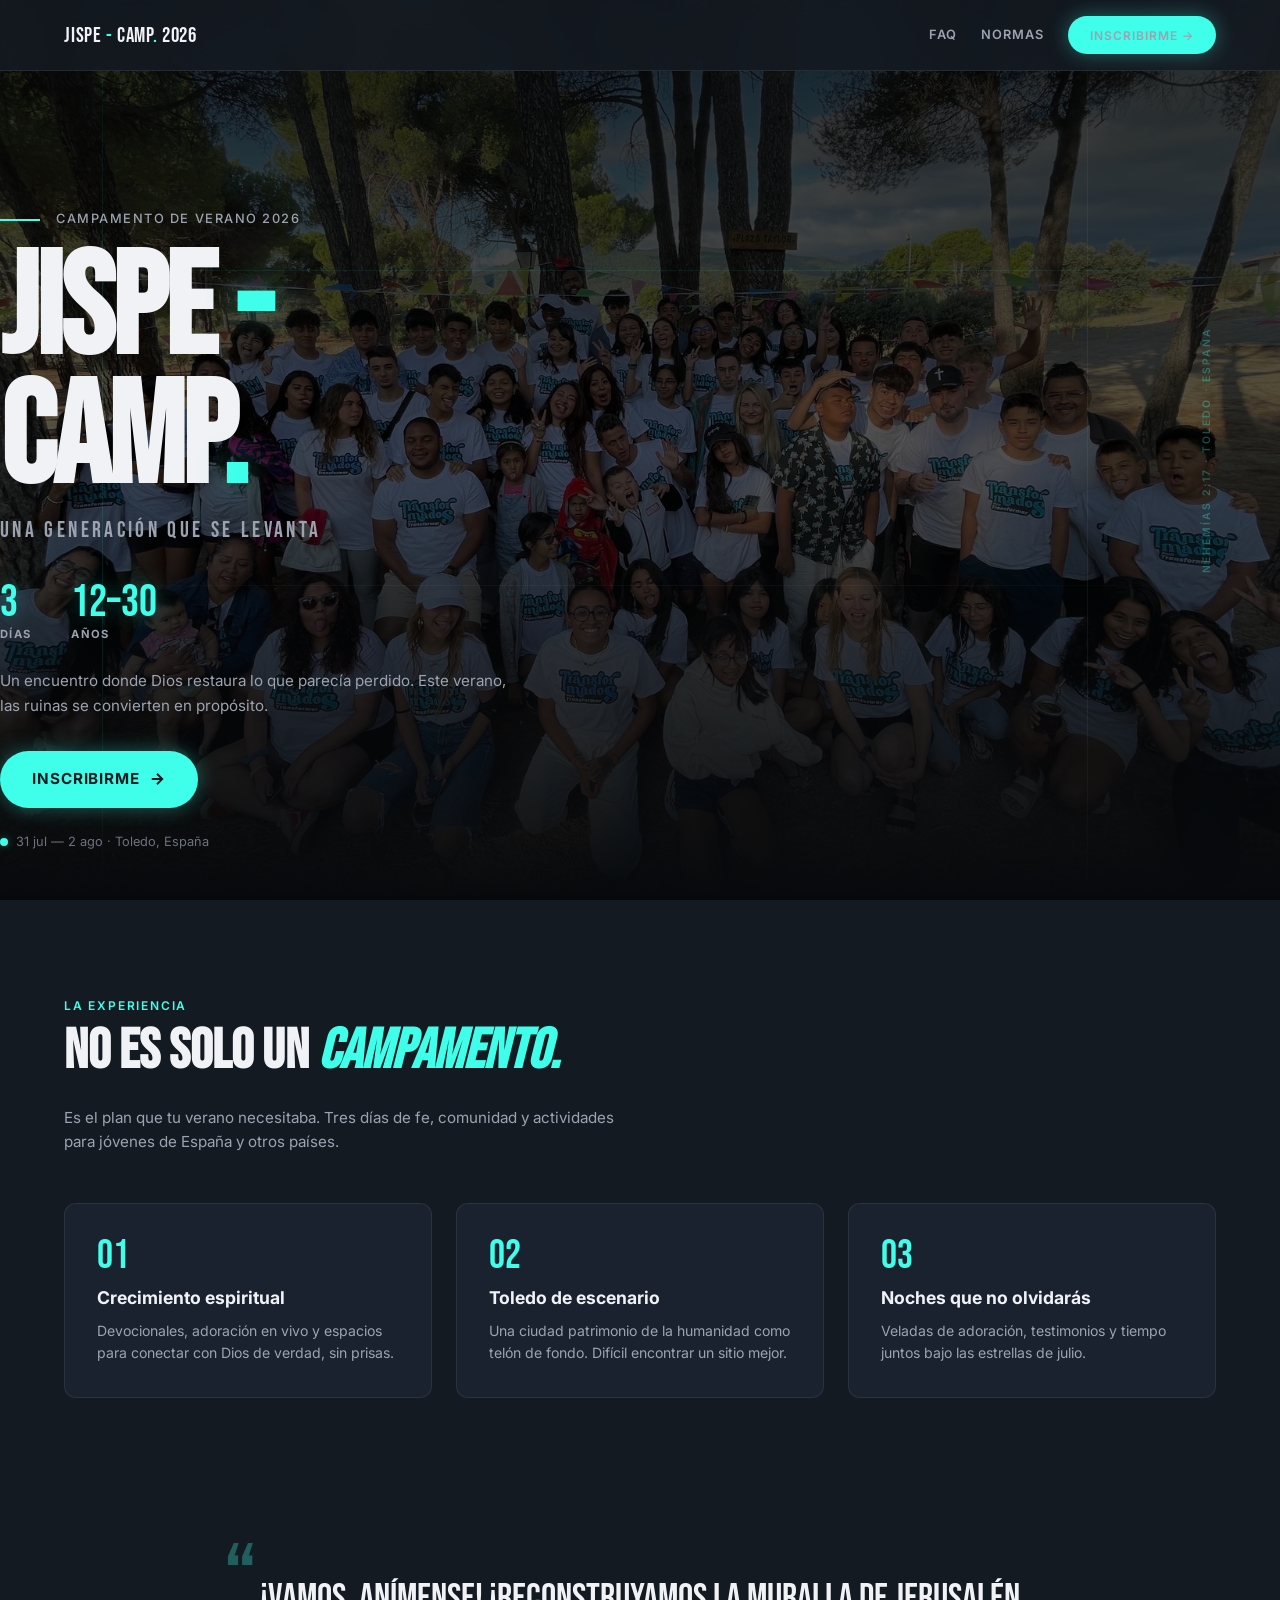
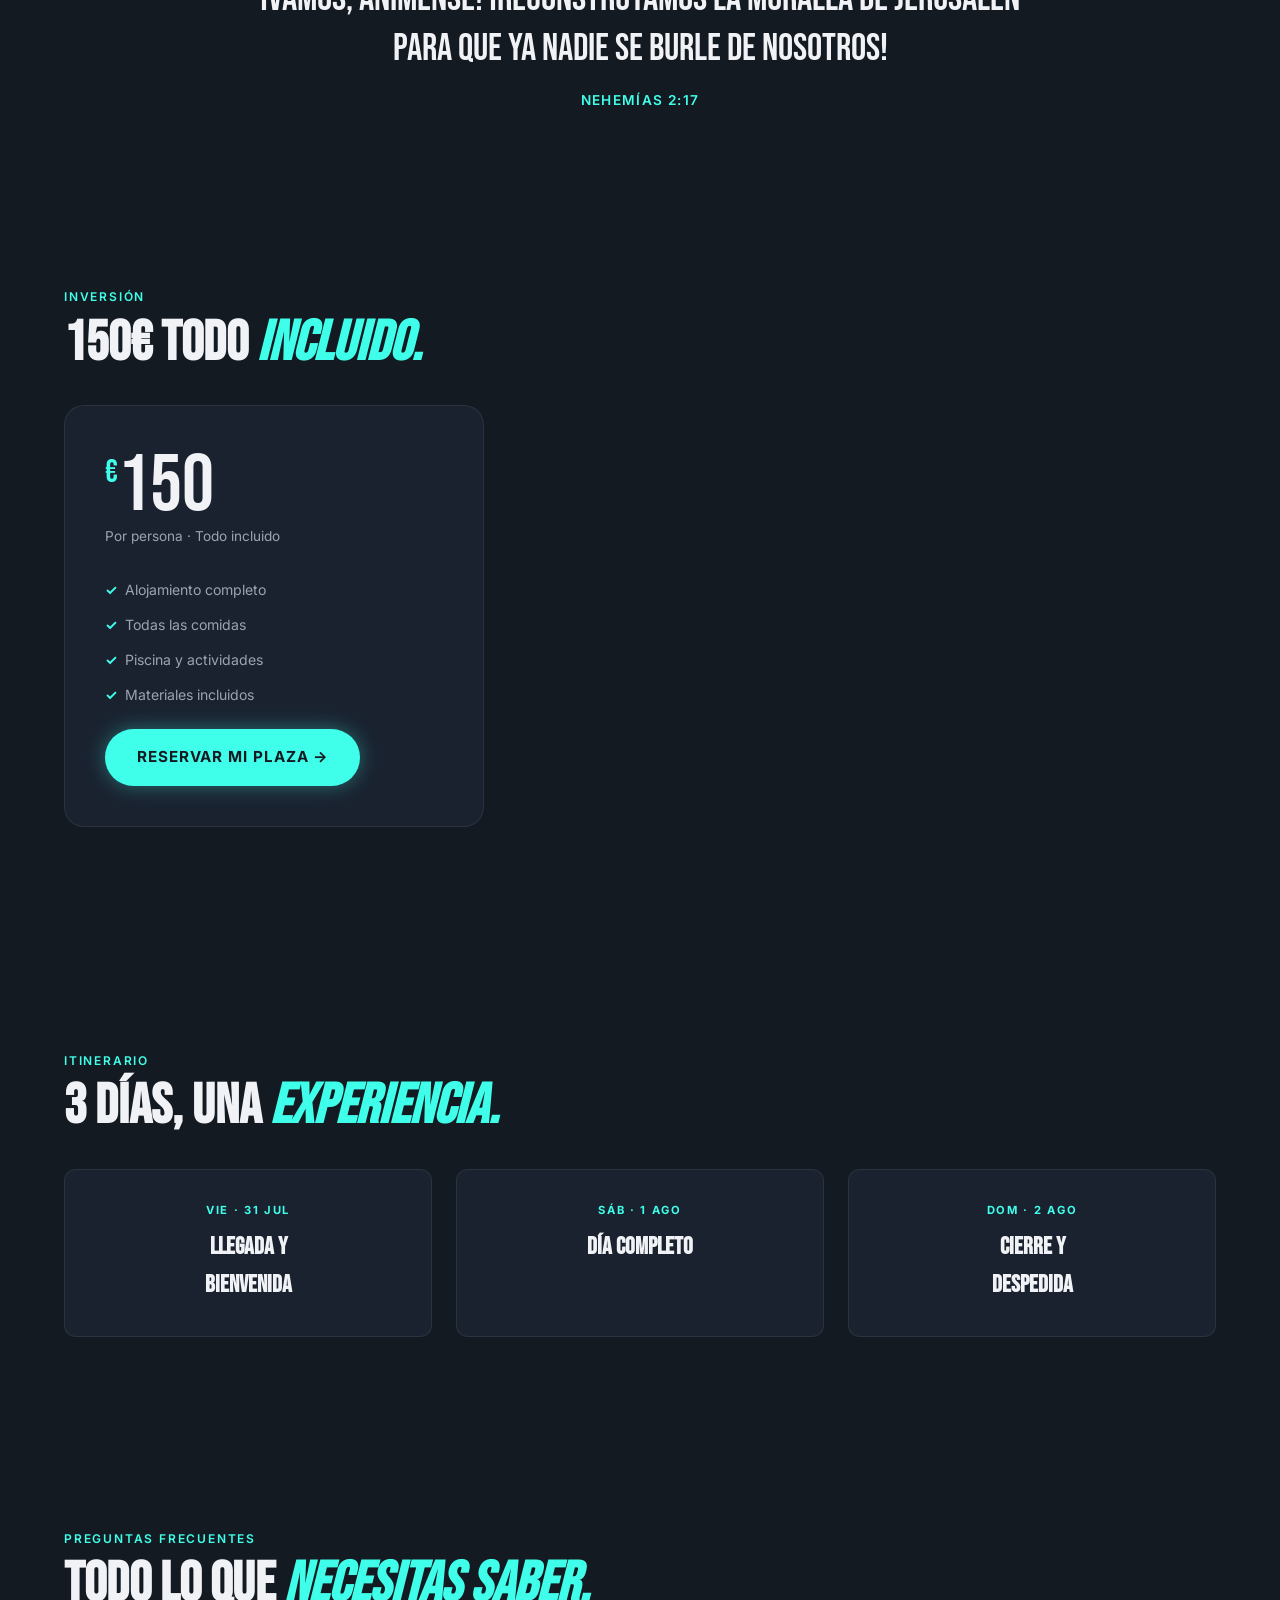
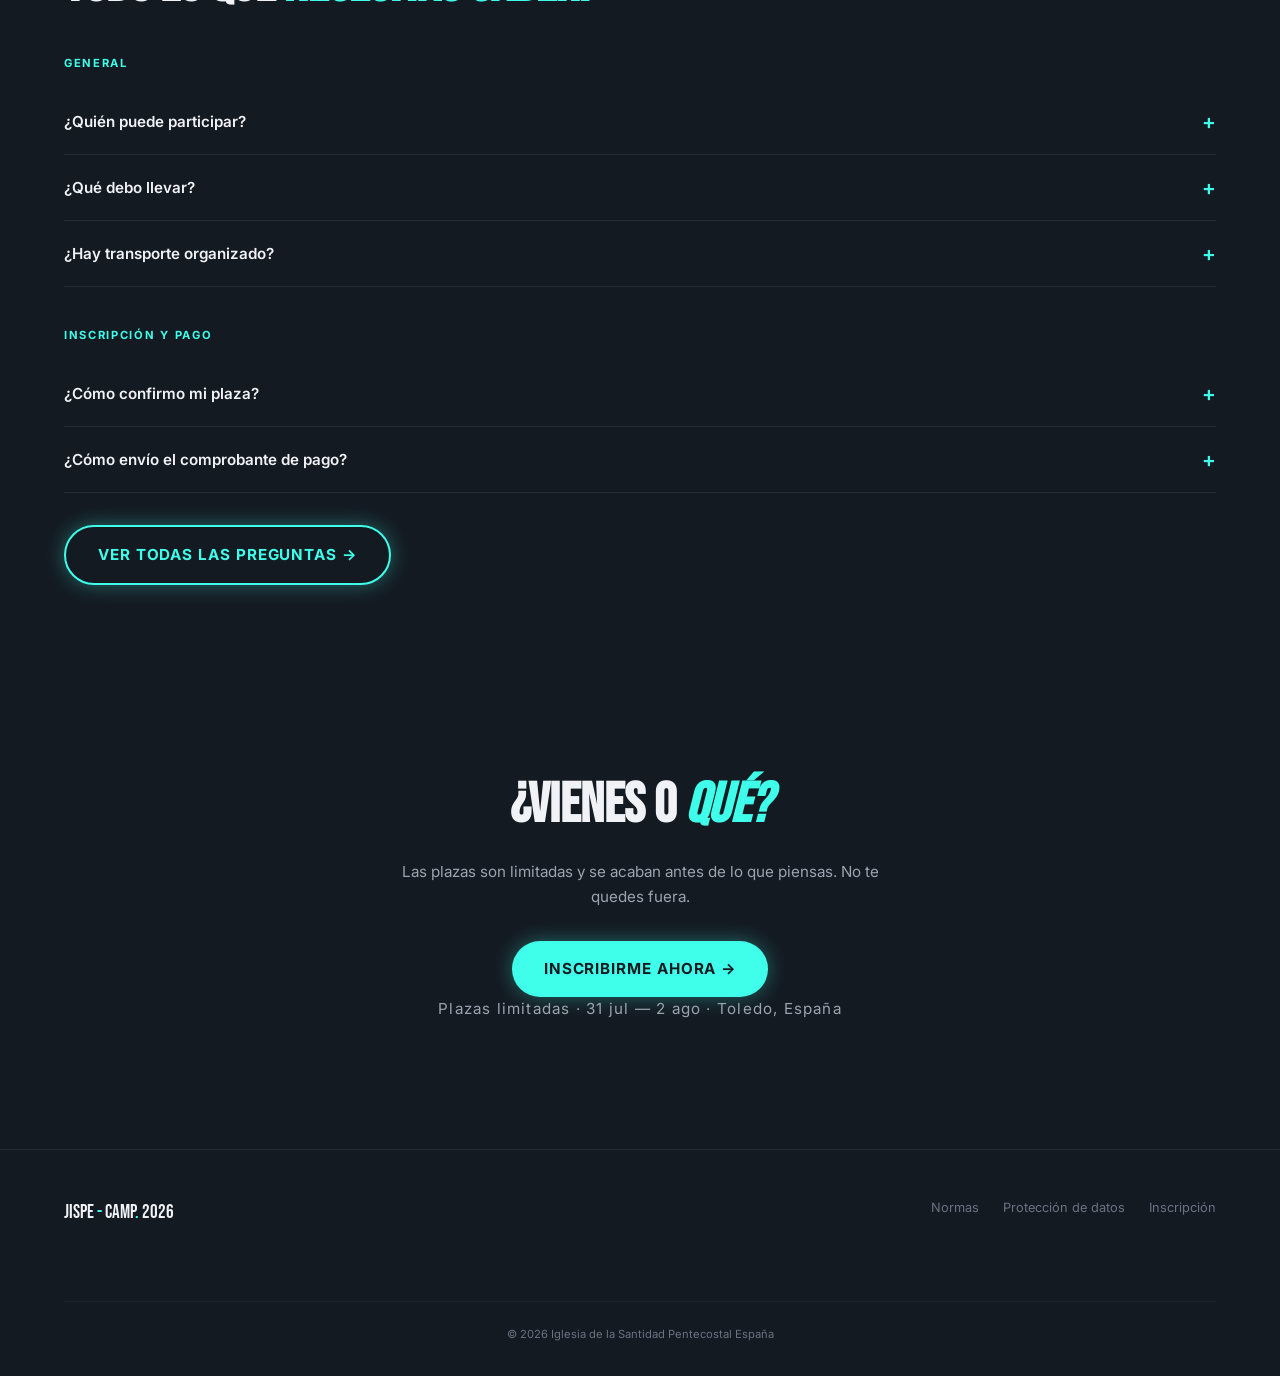
==== commit 2743f486: "Add files via upload" ====
--- a/index.html
+++ b/index.html
@@ -3,762 +3,137 @@
 <head>
   <meta charset="UTF-8">
   <meta name="viewport" content="width=device-width, initial-scale=1.0">
-  <title>JISPE CAMP 2026 · Campamento Juvenil Toledo</title>
+  <title>JISPE - CAMP 2026 · Campamento Juvenil Toledo</title>
   <link rel="preconnect" href="https://fonts.googleapis.com">
   <link rel="preconnect" href="https://fonts.gstatic.com" crossorigin>
   <link href="https://fonts.googleapis.com/css2?family=Bebas+Neue&family=Inter:wght@400;500;600;700&display=swap" rel="stylesheet">
-  <style>
-    /* ═══════════════════════════════════════
-       DESIGN TOKENS
-       ═══════════════════════════════════════ */
-    :root {
-      --accent: #5DD5E1;
-      --accent-dark: #3BBCC8;
-      --accent-glow: rgba(93, 213, 225, .25);
-      --bg-dark: #0B0F14;
-      --bg-card: #12171E;
-      --bg-card-hover: #181F28;
-      --text-primary: #F0F2F5;
-      --text-secondary: #9CA3AF;
-      --text-dim: #6B7280;
-      --radius: 12px;
-      --radius-lg: 20px;
-      --transition: .3s cubic-bezier(.4,0,.2,1);
-      --font-display: 'Bebas Neue', sans-serif;
-      --font-body: 'Inter', system-ui, sans-serif;
-    }
-
-    /* ═══════════════════════════════════════
-       RESET & BASE
-       ═══════════════════════════════════════ */
-    *, *::before, *::after { margin:0; padding:0; box-sizing:border-box; }
-    html { scroll-behavior:smooth; -webkit-font-smoothing:antialiased; }
-    body {
-      font-family: var(--font-body);
-      background: var(--bg-dark);
-      color: var(--text-primary);
-      line-height: 1.6;
-      overflow-x: hidden;
-    }
-    a { text-decoration:none; color:inherit; }
-    img { max-width:100%; display:block; }
-
-    /* ═══════════════════════════════════════
-       UTILITIES
-       ═══════════════════════════════════════ */
-    .container { width:min(1200px, 90%); margin:0 auto; }
-    .accent { color: var(--accent); }
-    .section-label {
-      font-size: .75rem;
-      font-weight: 600;
-      letter-spacing: .15em;
-      text-transform: uppercase;
-      color: var(--accent);
-      margin-bottom: .5rem;
-    }
-    .section-title {
-      font-family: var(--font-display);
-      font-size: clamp(2.2rem, 5vw, 3.5rem);
-      line-height: 1.05;
-      margin-bottom: 1.5rem;
-    }
-    .section-title em {
-      font-style: italic;
-      color: var(--accent);
-    }
-
-    /* ═══════════════════════════════════════
-       CTA BUTTON
-       ═══════════════════════════════════════ */
-    .btn {
-      display: inline-flex;
-      align-items: center;
-      gap: .5rem;
-      padding: 1rem 2rem;
-      background: var(--accent);
-      color: var(--bg-dark);
-      font-weight: 700;
-      font-size: .95rem;
-      letter-spacing: .06em;
-      text-transform: uppercase;
-      border-radius: 60px;
-      border: none;
-      cursor: pointer;
-      transition: var(--transition);
-    }
-    .btn:hover { background: var(--accent-dark); transform: translateY(-2px); box-shadow: 0 8px 30px var(--accent-glow); }
-    .btn svg { width:18px; height:18px; }
-
-    .btn--outline {
-      background: transparent;
-      border: 2px solid var(--accent);
-      color: var(--accent);
-    }
-    .btn--outline:hover { background: var(--accent); color: var(--bg-dark); }
-
-    /* ═══════════════════════════════════════
-       NAV
-       ═══════════════════════════════════════ */
-    .nav {
-      position: fixed;
-      top: 0; left: 0; right: 0;
-      z-index: 100;
-      padding: 1rem 0;
-      background: rgba(11,15,20,.85);
-      backdrop-filter: blur(16px);
-      border-bottom: 1px solid rgba(255,255,255,.06);
-    }
-    .nav .container {
-      display: flex;
-      align-items: center;
-      justify-content: space-between;
-    }
-    .nav-logo {
-      font-family: var(--font-display);
-      font-size: 1.3rem;
-      letter-spacing: .04em;
-    }
-    .nav-logo .dot { color: var(--accent); }
-    .nav-links { display: flex; gap: 1.5rem; align-items: center; }
-    .nav-links a {
-      font-size: .8rem;
-      font-weight: 600;
-      letter-spacing: .08em;
-      text-transform: uppercase;
-      color: var(--text-secondary);
-      transition: var(--transition);
-    }
-    .nav-links a:hover { color: var(--accent); }
-    .nav-links .btn { padding: .6rem 1.4rem; font-size: .75rem; }
-
-    /* Mobile nav */
-    .nav-toggle { display:none; background:none; border:none; cursor:pointer; }
-    .nav-toggle span { display:block; width:22px; height:2px; background:var(--text-primary); margin:5px 0; transition:var(--transition); }
-
-    @media(max-width:768px) {
-      .nav-toggle { display:block; }
-      .nav-links {
-        position: fixed;
-        top: 0; right: -100%;
-        width: 75%; height: 100vh;
-        flex-direction: column;
-        justify-content: center;
-        background: var(--bg-dark);
-        transition: var(--transition);
-        gap: 2rem;
-      }
-      .nav-links.active { right: 0; }
-      .nav-links a { font-size: 1rem; }
-    }
-
-    /* ═══════════════════════════════════════
-       HERO
-       ═══════════════════════════════════════ */
-    .hero {
-      position: relative;
-      min-height: 100vh;
-      display: flex;
-      align-items: flex-end;
-      padding: 6rem 0 3rem;
-      overflow: hidden;
-    }
-    .hero-bg {
-      position: absolute;
-      inset: 0;
-      background: url('hero-bg.jpeg') center/cover no-repeat;
-      filter: brightness(.35);
-    }
-    .hero-bg::after {
-      content: '';
-      position: absolute;
-      inset: 0;
-      background: linear-gradient(to top, var(--bg-dark) 0%, transparent 50%, rgba(11,15,20,.6) 100%);
-    }
-    .hero-content {
-      position: relative;
-      z-index: 2;
-      width: 100%;
-    }
-    .hero-top {
-      display: flex;
-      align-items: center;
-      gap: 1rem;
-      margin-bottom: 1rem;
-      color: var(--text-secondary);
-      font-size: .8rem;
-      font-weight: 500;
-      letter-spacing: .12em;
-      text-transform: uppercase;
-    }
-    .hero-top::before {
-      content: '';
-      width: 40px;
-      height: 2px;
-      background: var(--accent);
-    }
-    .hero-heading {
-      font-family: var(--font-display);
-      font-size: clamp(4rem, 12vw, 9rem);
-      line-height: .9;
-      letter-spacing: -.02em;
-      margin-bottom: .5rem;
-    }
-    .hero-heading .dot { color: var(--accent); }
-    .hero-subtitle {
-      font-family: var(--font-display);
-      font-size: clamp(1rem, 2.5vw, 1.4rem);
-      letter-spacing: .15em;
-      text-transform: uppercase;
-      color: var(--text-secondary);
-      margin-bottom: 2rem;
-    }
-    .hero-stats {
-      display: flex;
-      gap: 2.5rem;
-      margin-bottom: 1.5rem;
-    }
-    .hero-stat-number {
-      font-family: var(--font-display);
-      font-size: clamp(2rem, 4vw, 2.8rem);
-      color: var(--accent);
-      line-height: 1;
-    }
-    .hero-stat-label {
-      font-size: .7rem;
-      font-weight: 700;
-      letter-spacing: .12em;
-      text-transform: uppercase;
-      color: var(--text-secondary);
-    }
-    .hero-desc {
-      max-width: 520px;
-      color: var(--text-secondary);
-      font-size: .95rem;
-      line-height: 1.7;
-      margin-bottom: 2rem;
-    }
-    .hero-cta-row {
-      display: flex;
-      flex-wrap: wrap;
-      gap: 1rem;
-      align-items: center;
-      margin-bottom: 1.5rem;
-    }
-    .hero-meta {
-      display: flex;
-      align-items: center;
-      gap: .5rem;
-      font-size: .8rem;
-      color: var(--text-dim);
-    }
-    .hero-meta::before {
-      content: '';
-      width: 8px; height: 8px;
-      border-radius: 50%;
-      background: var(--accent);
-      animation: pulse 2s infinite;
-    }
-    @keyframes pulse {
-      0%, 100% { opacity: 1; }
-      50% { opacity: .4; }
-    }
-
-    /* ═══════════════════════════════════════
-       EXPERIENCE SECTION
-       ═══════════════════════════════════════ */
-    .experience { padding: 6rem 0; }
-    .experience-grid {
-      display: grid;
-      grid-template-columns: repeat(auto-fit, minmax(300px, 1fr));
-      gap: 1.5rem;
-      margin-top: 3rem;
-    }
-    .exp-card {
-      background: var(--bg-card);
-      border: 1px solid rgba(255,255,255,.06);
-      border-radius: var(--radius);
-      padding: 2rem;
-      transition: var(--transition);
-    }
-    .exp-card:hover { background: var(--bg-card-hover); border-color: rgba(93,213,225,.15); transform: translateY(-4px); }
-    .exp-card-num {
-      font-family: var(--font-display);
-      font-size: 2.5rem;
-      color: var(--accent);
-      line-height: 1;
-      margin-bottom: .5rem;
-    }
-    .exp-card h3 {
-      font-size: 1.1rem;
-      font-weight: 700;
-      margin-bottom: .5rem;
-    }
-    .exp-card p { font-size: .88rem; color: var(--text-secondary); line-height: 1.6; }
-
-    /* ═══════════════════════════════════════
-       VERSE
-       ═══════════════════════════════════════ */
-    .verse {
-      padding: 5rem 0;
-      text-align: center;
-      position: relative;
-    }
-    .verse-quote {
-      font-family: var(--font-display);
-      font-size: clamp(1.5rem, 3.5vw, 2.4rem);
-      line-height: 1.3;
-      max-width: 800px;
-      margin: 0 auto 1rem;
-      position: relative;
-    }
-    .verse-quote::before {
-      content: '\201C';
-      font-size: 6rem;
-      color: var(--accent);
-      opacity: .3;
-      position: absolute;
-      top: -2.5rem;
-      left: -1rem;
-      line-height: 1;
-    }
-    .verse-ref {
-      font-size: .85rem;
-      font-weight: 600;
-      color: var(--accent);
-      letter-spacing: .1em;
-      text-transform: uppercase;
-    }
-
-    /* ═══════════════════════════════════════
-       PRICING
-       ═══════════════════════════════════════ */
-    .pricing {
-      padding: 6rem 0;
-    }
-    .price-card {
-      background: var(--bg-card);
-      border: 1px solid rgba(255,255,255,.06);
-      border-radius: var(--radius-lg);
-      padding: 3rem;
-      max-width: 500px;
-      margin-top: 2rem;
-    }
-    .price-amount {
-      font-family: var(--font-display);
-      font-size: 5rem;
-      line-height: 1;
-      margin-bottom: .25rem;
-    }
-    .price-amount .currency { font-size: 2rem; color: var(--accent); vertical-align: super; }
-    .price-label {
-      font-size: .85rem;
-      color: var(--text-secondary);
-      margin-bottom: 1.5rem;
-    }
-    .price-features {
-      list-style: none;
-      margin-bottom: 2rem;
-    }
-    .price-features li {
-      padding: .5rem 0;
-      font-size: .9rem;
-      color: var(--text-secondary);
-      display: flex;
-      align-items: center;
-      gap: .5rem;
-    }
-    .price-features li::before {
-      content: '✓';
-      color: var(--accent);
-      font-weight: 700;
-    }
-
-    /* ═══════════════════════════════════════
-       ITINERARY
-       ═══════════════════════════════════════ */
-    .itinerary { padding: 6rem 0; }
-    .itinerary-grid {
-      display: grid;
-      grid-template-columns: repeat(3, 1fr);
-      gap: 1.5rem;
-      margin-top: 3rem;
-    }
-    @media(max-width:768px) { .itinerary-grid { grid-template-columns: 1fr; } }
-    .day-card {
-      background: var(--bg-card);
-      border: 1px solid rgba(255,255,255,.06);
-      border-radius: var(--radius);
-      padding: 2rem;
-      text-align: center;
-      transition: var(--transition);
-    }
-    .day-card:hover { border-color: rgba(93,213,225,.2); }
-    .day-card-label {
-      font-size: .7rem;
-      font-weight: 700;
-      letter-spacing: .15em;
-      text-transform: uppercase;
-      color: var(--accent);
-      margin-bottom: .5rem;
-    }
-    .day-card h3 {
-      font-family: var(--font-display);
-      font-size: 1.5rem;
-    }
-
-    /* ═══════════════════════════════════════
-       FAQ
-       ═══════════════════════════════════════ */
-    .faq { padding: 6rem 0; }
-    .faq-group-title {
-      font-size: .7rem;
-      font-weight: 700;
-      letter-spacing: .15em;
-      text-transform: uppercase;
-      color: var(--accent);
-      margin: 2.5rem 0 1rem;
-    }
-    .faq-list { margin-top: 2rem; }
-    .faq-item {
-      border-bottom: 1px solid rgba(255,255,255,.06);
-    }
-    .faq-q {
-      width: 100%;
-      background: none;
-      border: none;
-      color: var(--text-primary);
-      font-family: var(--font-body);
-      font-size: .95rem;
-      font-weight: 600;
-      padding: 1.25rem 0;
-      text-align: left;
-      cursor: pointer;
-      display: flex;
-      justify-content: space-between;
-      align-items: center;
-      transition: var(--transition);
-    }
-    .faq-q:hover { color: var(--accent); }
-    .faq-q .icon {
-      font-size: 1.3rem;
-      transition: var(--transition);
-      color: var(--accent);
-    }
-    .faq-item.open .faq-q .icon { transform: rotate(45deg); }
-    .faq-a {
-      max-height: 0;
-      overflow: hidden;
-      transition: max-height .4s ease, padding .3s ease;
-    }
-    .faq-item.open .faq-a { max-height: 600px; padding-bottom: 1.25rem; }
-    .faq-a p {
-      font-size: .88rem;
-      color: var(--text-secondary);
-      line-height: 1.7;
-    }
-
-    /* ═══════════════════════════════════════
-       FINAL CTA
-       ═══════════════════════════════════════ */
-    .final-cta {
-      padding: 6rem 0;
-      text-align: center;
-    }
-    .final-cta .section-title { margin-bottom: 1rem; }
-    .final-cta p {
-      color: var(--text-secondary);
-      max-width: 500px;
-      margin: 0 auto 2rem;
-      font-size: .95rem;
-    }
-    .final-cta-meta {
-      margin-top: 1.5rem;
-      font-size: .75rem;
-      color: var(--text-dim);
-      letter-spacing: .08em;
-    }
-
-    /* ═══════════════════════════════════════
-       FOOTER
-       ═══════════════════════════════════════ */
-    .footer {
-      padding: 3rem 0 2rem;
-      border-top: 1px solid rgba(255,255,255,.06);
-    }
-    .footer-inner {
-      display: flex;
-      justify-content: space-between;
-      align-items: start;
-      flex-wrap: wrap;
-      gap: 2rem;
-    }
-    .footer-brand {
-      font-family: var(--font-display);
-      font-size: 1.2rem;
-      margin-bottom: .5rem;
-    }
-    .footer-links { display: flex; gap: 1.5rem; }
-    .footer-links a { font-size: .8rem; color: var(--text-dim); transition: var(--transition); }
-    .footer-links a:hover { color: var(--accent); }
-    .footer-copy {
-      width: 100%;
-      text-align: center;
-      font-size: .7rem;
-      color: var(--text-dim);
-      margin-top: 2rem;
-      padding-top: 1.5rem;
-      border-top: 1px solid rgba(255,255,255,.04);
-    }
-
-    /* ═══════════════════════════════════════
-       MOBILE NAV BAR (bottom)
-       ═══════════════════════════════════════ */
-    .mobile-nav {
-      display: none;
-      position: fixed;
-      bottom: 0; left: 0; right: 0;
-      z-index: 100;
-      background: rgba(11,15,20,.95);
-      backdrop-filter: blur(16px);
-      border-top: 1px solid rgba(255,255,255,.06);
-      padding: .6rem 0 calc(.6rem + env(safe-area-inset-bottom));
-    }
-    .mobile-nav-inner {
-      display: flex;
-      justify-content: space-around;
-      align-items: center;
-    }
-    .mobile-nav a {
-      display: flex;
-      flex-direction: column;
-      align-items: center;
-      gap: .2rem;
-      font-size: .6rem;
-      font-weight: 600;
-      letter-spacing: .06em;
-      text-transform: uppercase;
-      color: var(--text-dim);
-      transition: var(--transition);
-    }
-    .mobile-nav a:hover, .mobile-nav a.active { color: var(--accent); }
-    .mobile-nav svg { width: 20px; height: 20px; }
-
-    @media(max-width:768px) {
-      .mobile-nav { display: block; }
-      body { padding-bottom: 70px; }
-    }
-
-    /* ═══════════════════════════════════════
-       ANIMATIONS
-       ═══════════════════════════════════════ */
-    .fade-in {
-      opacity: 0;
-      transform: translateY(20px);
-      transition: opacity .6s ease, transform .6s ease;
-    }
-    .fade-in.visible {
-      opacity: 1;
-      transform: translateY(0);
-    }
-  </style>
+  <link rel="stylesheet" href="style.css">
 </head>
 <body>
 
-  <!-- ═══ NAV ═══ -->
+  <!-- NAV -->
   <nav class="nav">
     <div class="container">
-      <a href="#" class="nav-logo">JISPE CAMP<span class="dot">.</span> 2026</a>
+      <a href="index.html" class="nav-logo">JISPE <span class="dot">-</span> CAMP<span class="dot">.</span> 2026</a>
       <div class="nav-links" id="navLinks">
-        <a href="#faq">FAQ</a>
+        <a href="faq.html">FAQ</a>
         <a href="normas.html">Normas</a>
         <a href="inscripcion.html" class="btn">Inscribirme →</a>
       </div>
-      <button class="nav-toggle" id="navToggle" aria-label="Menú">
-        <span></span><span></span><span></span>
-      </button>
+      <button class="nav-toggle" id="navToggle" aria-label="Menú"><span></span><span></span><span></span></button>
     </div>
   </nav>
 
-  <!-- ═══ HERO ═══ -->
+  <!-- HERO -->
   <section class="hero">
     <div class="hero-bg"></div>
+    <div class="hero-lines">
+      <div class="hero-line-h"></div>
+      <div class="hero-line-h"></div>
+    </div>
+    <div class="hero-vertical">Nehemías 2:17 · Toledo · España</div>
     <div class="container hero-content">
-      <div class="hero-top">Campamento juvenil · Verano 2026</div>
-      <h1 class="hero-heading">
-        JISPE<br>CAMP<span class="dot">.</span>
-      </h1>
-      <p class="hero-subtitle">Una generación que se levanta</p>
-
+      <div class="hero-top">Campamento de verano 2026</div>
+      <h1 class="hero-heading">JISPE <span class="dot">-</span><br>CAMP<span class="dot">.</span></h1>
+      <p class="hero-sub">Una generación que se levanta</p>
       <div class="hero-stats">
-        <div>
-          <div class="hero-stat-number">3</div>
-          <div class="hero-stat-label">Días</div>
-        </div>
-        <div>
-          <div class="hero-stat-number">12–30</div>
-          <div class="hero-stat-label">Años</div>
-        </div>
+        <div><div class="hero-stat-n">3</div><div class="hero-stat-l">Días</div></div>
+        <div><div class="hero-stat-n">12–30</div><div class="hero-stat-l">Años</div></div>
       </div>
-
       <p class="hero-desc">Un encuentro donde Dios restaura lo que parecía perdido. Este verano, las ruinas se convierten en propósito.</p>
-
-      <div class="hero-cta-row">
+      <div class="hero-cta">
         <a href="inscripcion.html" class="btn">Inscribirme <svg viewBox="0 0 24 24" fill="none" stroke="currentColor" stroke-width="2.5"><path d="M5 12h14M12 5l7 7-7 7"/></svg></a>
       </div>
       <div class="hero-meta">31 jul — 2 ago · Toledo, España</div>
     </div>
   </section>
 
-  <!-- ═══ EXPERIENCE ═══ -->
-  <section class="experience fade-in">
+  <!-- EXPERIENCE -->
+  <section style="padding:6rem 0" class="fi">
     <div class="container">
-      <p class="section-label">La experiencia</p>
-      <h2 class="section-title">No es solo un <em>campamento.</em></h2>
-      <p style="color:var(--text-secondary); max-width:560px; font-size:.95rem;">Es el plan que tu verano necesitaba. Tres días de fe, comunidad y actividades para jóvenes de España y otros países.</p>
-
-      <div class="experience-grid">
-        <div class="exp-card">
-          <div class="exp-card-num">01</div>
-          <h3>Crecimiento espiritual</h3>
-          <p>Devocionales, adoración en vivo y espacios para conectar con Dios de verdad, sin prisas.</p>
-        </div>
-        <div class="exp-card">
-          <div class="exp-card-num">02</div>
-          <h3>Toledo de escenario</h3>
-          <p>Una ciudad patrimonio de la humanidad como telón de fondo. Difícil encontrar un sitio mejor.</p>
-        </div>
-        <div class="exp-card">
-          <div class="exp-card-num">03</div>
-          <h3>Noches que no olvidarás</h3>
-          <p>Veladas de adoración, testimonios y tiempo juntos bajo las estrellas de julio.</p>
-        </div>
+      <p class="sl">La experiencia</p>
+      <h2 class="st">No es solo un <em>campamento.</em></h2>
+      <p style="color:var(--text-2);max-width:560px;font-size:.95rem">Es el plan que tu verano necesitaba. Tres días de fe, comunidad y actividades para jóvenes de España y otros países.</p>
+      <div class="exp-grid">
+        <div class="card"><div class="card-num">01</div><h3>Crecimiento espiritual</h3><p>Devocionales, adoración en vivo y espacios para conectar con Dios de verdad, sin prisas.</p></div>
+        <div class="card"><div class="card-num">02</div><h3>Toledo de escenario</h3><p>Una ciudad patrimonio de la humanidad como telón de fondo. Difícil encontrar un sitio mejor.</p></div>
+        <div class="card"><div class="card-num">03</div><h3>Noches que no olvidarás</h3><p>Veladas de adoración, testimonios y tiempo juntos bajo las estrellas de julio.</p></div>
       </div>
     </div>
   </section>
 
-  <!-- ═══ VERSE ═══ -->
-  <section class="verse fade-in">
+  <!-- VERSE -->
+  <section class="verse fi">
     <div class="container">
-      <p class="verse-quote">¡Vamos, anímense! ¡Reconstruyamos la muralla de Jerusalén para que ya nadie se burle de nosotros!</p>
+      <p class="verse-q">¡Vamos, anímense! ¡Reconstruyamos la muralla de Jerusalén para que ya nadie se burle de nosotros!</p>
       <p class="verse-ref">Nehemías 2:17</p>
     </div>
   </section>
 
-  <!-- ═══ PRICING ═══ -->
-  <section class="pricing fade-in">
+  <!-- PRICING -->
+  <section style="padding:6rem 0" class="fi">
     <div class="container">
-      <p class="section-label">Inversión</p>
-      <h2 class="section-title">150€ todo <em>incluido.</em></h2>
-
-      <div class="price-card">
-        <div class="price-amount"><span class="currency">€</span>150</div>
-        <p class="price-label">Por persona · Todo incluido</p>
+      <p class="sl">Inversión</p>
+      <h2 class="st">150€ todo <em>incluido.</em></h2>
+      <div class="price-big">
+        <div class="amount"><span class="cur">€</span>150</div>
+        <p class="label">Por persona · Todo incluido</p>
         <ul class="price-features">
           <li>Alojamiento completo</li>
           <li>Todas las comidas</li>
           <li>Piscina y actividades</li>
           <li>Materiales incluidos</li>
         </ul>
-        <a href="inscripcion.html" class="btn">Reservar mi plaza <svg viewBox="0 0 24 24" fill="none" stroke="currentColor" stroke-width="2.5"><path d="M5 12h14M12 5l7 7-7 7"/></svg></a>
+        <a href="inscripcion.html" class="btn" style="margin-top:1rem">Reservar mi plaza →</a>
       </div>
     </div>
   </section>
 
-  <!-- ═══ ITINERARY ═══ -->
-  <section class="itinerary fade-in">
+  <!-- ITINERARY -->
+  <section style="padding:6rem 0" class="fi">
     <div class="container">
-      <p class="section-label">Itinerario</p>
-      <h2 class="section-title">3 días, una <em>experiencia.</em></h2>
-      <p style="color:var(--text-secondary); max-width:500px; font-size:.95rem;">Actividades, adoración y momentos que no vas a querer que acaben.</p>
-
-      <div class="itinerary-grid">
-        <div class="day-card">
-          <p class="day-card-label">Vie · 31 Jul</p>
-          <h3>Llegada y<br>bienvenida</h3>
-        </div>
-        <div class="day-card">
-          <p class="day-card-label">Sáb · 1 Ago</p>
-          <h3>Día completo</h3>
-        </div>
-        <div class="day-card">
-          <p class="day-card-label">Dom · 2 Ago</p>
-          <h3>Cierre y<br>despedida</h3>
-        </div>
+      <p class="sl">Itinerario</p>
+      <h2 class="st">3 días, una <em>experiencia.</em></h2>
+      <div class="itin-grid">
+        <div class="day-card"><p class="day-card-l">Vie · 31 Jul</p><h3>Llegada y<br>bienvenida</h3></div>
+        <div class="day-card"><p class="day-card-l">Sáb · 1 Ago</p><h3>Día completo</h3></div>
+        <div class="day-card"><p class="day-card-l">Dom · 2 Ago</p><h3>Cierre y<br>despedida</h3></div>
       </div>
     </div>
   </section>
 
-  <!-- ═══ FAQ ═══ -->
-  <section class="faq fade-in" id="faq">
+  <!-- FAQ PREVIEW -->
+  <section style="padding:6rem 0" class="fi" id="faq">
     <div class="container">
-      <p class="section-label">Preguntas frecuentes</p>
-      <h2 class="section-title">Todo lo que <em>necesitas saber.</em></h2>
-
-      <div class="faq-list">
-
-        <p class="faq-group-title">General</p>
-
-        <div class="faq-item">
-          <button class="faq-q">¿Quién puede participar? <span class="icon">+</span></button>
-          <div class="faq-a"><p>Adolescentes y jóvenes entre 12 y 30 años que cuenten con recomendación pastoral y, en caso de ser menores, autorización de sus padres o tutores. Sujeto a admisión por parte de la organización. Si tienes dudas, <a href="mailto:jispexespa@gmail.com" style="color:var(--accent);">contacta con nosotros</a>.</p></div>
-        </div>
-
-        <div class="faq-item">
-          <button class="faq-q">¿Qué debo llevar? <span class="icon">+</span></button>
-          <div class="faq-a"><p>Ropa cómoda para 3 días, bañador, toalla, protección solar, gorra, Biblia y una libreta. Tras confirmar tu plaza te enviamos una lista detallada.</p></div>
-        </div>
-
-        <div class="faq-item">
-          <button class="faq-q">¿Hay transporte organizado? <span class="icon">+</span></button>
-          <div class="faq-a"><p>Sí, contamos con la posibilidad de encontrarnos en Madrid para el traslado al Casar de la Inesa en autocar. Puedes escribirnos luego de tu inscripción para coordinar los detalles.</p></div>
-        </div>
-
-        <p class="faq-group-title">Inscripción y pago</p>
-
-        <div class="faq-item">
-          <button class="faq-q">¿Cómo confirmo mi plaza? <span class="icon">+</span></button>
-          <div class="faq-a"><p>Rellena el formulario y realiza el pago de 150 € por transferencia en los siguientes 5 días. Tu plaza queda confirmada cuando verificamos el pago. La admisión será verificada al cumplimentar todos los requisitos.</p></div>
-        </div>
-
-        <div class="faq-item">
-          <button class="faq-q">Soy menor de edad, ¿qué necesito? <span class="icon">+</span></button>
-          <div class="faq-a"><p>Tu tutor legal debe completar la sección correspondiente del formulario y firmar la autorización parental. Se entrega en papel el día de llegada. Sin ella no es posible participar.</p></div>
-        </div>
-
-        <div class="faq-item">
-          <button class="faq-q">Vengo de fuera de España, ¿qué necesito? <span class="icon">+</span></button>
-          <div class="faq-a"><p>Necesitas pasaporte vigente y, si eres de Europa, DNI europeo válido y la Tarjeta Sanitaria Europea (EHIC). Para el pago puedes usar transferencia SEPA con el IBAN y BIC que te facilitaremos.</p></div>
-        </div>
-
-        <div class="faq-item">
-          <button class="faq-q">¿Cómo envío el comprobante de pago? <span class="icon">+</span></button>
-          <div class="faq-a"><p>Envía el comprobante de pago a <a href="mailto:jispexespa@gmail.com" style="color:var(--accent);">jispexespa@gmail.com</a> indicando el nombre completo del campista al que corresponde el pago. Si se paga en una misma transferencia más de un campista, detallar los nombres completos de cada uno de ellos en el correo.</p></div>
-        </div>
-
+      <p class="sl">Preguntas frecuentes</p>
+      <h2 class="st">Todo lo que <em>necesitas saber.</em></h2>
+      <div>
+        <p class="faq-group-t">General</p>
+        <div class="faq-item"><button class="faq-q">¿Quién puede participar? <span class="icon">+</span></button><div class="faq-a"><p>Adolescentes y jóvenes entre 12 y 30 años que cuenten con recomendación pastoral y, en caso de ser menores, autorización de sus padres o tutores. Sujeto a admisión por parte de la organización. Si tienes dudas, <a href="mailto:jispexespa@gmail.com">contacta con nosotros</a>.</p></div></div>
+        <div class="faq-item"><button class="faq-q">¿Qué debo llevar? <span class="icon">+</span></button><div class="faq-a"><p>Ropa cómoda para 3 días, bañador, toalla, protección solar, gorra, Biblia y una libreta. Tras confirmar tu plaza te enviamos una lista detallada.</p></div></div>
+        <div class="faq-item"><button class="faq-q">¿Hay transporte organizado? <span class="icon">+</span></button><div class="faq-a"><p>Sí, contamos con la posibilidad de encontrarnos en Madrid para el traslado al Casar de la Inesa en autocar. Puedes escribirnos luego de tu inscripción para coordinar los detalles.</p></div></div>
+        <p class="faq-group-t">Inscripción y pago</p>
+        <div class="faq-item"><button class="faq-q">¿Cómo confirmo mi plaza? <span class="icon">+</span></button><div class="faq-a"><p>Rellena el formulario y realiza el pago de 150 € por transferencia en los siguientes 5 días. Tu plaza queda confirmada cuando verificamos el pago. La admisión será verificada al cumplimentar todos los requisitos.</p></div></div>
+        <div class="faq-item"><button class="faq-q">¿Cómo envío el comprobante de pago? <span class="icon">+</span></button><div class="faq-a"><p>Envía el comprobante de pago a <a href="mailto:jispexespa@gmail.com">jispexespa@gmail.com</a> indicando el nombre completo del campista al que corresponde el pago. Si se paga en una misma transferencia más de un campista, detallar los nombres completos de cada uno de ellos en el correo.</p></div></div>
       </div>
-
-      <div style="margin-top:2rem;">
-        <a href="faq.html" class="btn--outline btn">Ver todas las preguntas →</a>
-      </div>
+      <div style="margin-top:2rem"><a href="faq.html" class="btn btn-o">Ver todas las preguntas →</a></div>
     </div>
   </section>
 
-  <!-- ═══ FINAL CTA ═══ -->
-  <section class="final-cta fade-in">
+  <!-- FINAL CTA -->
+  <section class="fcta fi">
     <div class="container">
-      <h2 class="section-title">¿Vienes o <em>qué?</em></h2>
+      <h2 class="st">¿Vienes o <em>qué?</em></h2>
       <p>Las plazas son limitadas y se acaban antes de lo que piensas. No te quedes fuera.</p>
-      <a href="inscripcion.html" class="btn">Inscribirme ahora <svg viewBox="0 0 24 24" fill="none" stroke="currentColor" stroke-width="2.5"><path d="M5 12h14M12 5l7 7-7 7"/></svg></a>
-      <p class="final-cta-meta">Plazas limitadas · 31 jul — 2 ago · Toledo, España</p>
+      <a href="inscripcion.html" class="btn">Inscribirme ahora →</a>
+      <p class="fcta-meta">Plazas limitadas · 31 jul — 2 ago · Toledo, España</p>
     </div>
   </section>
 
-  <!-- ═══ FOOTER ═══ -->
+  <!-- FOOTER -->
   <footer class="footer">
     <div class="container footer-inner">
-      <div>
-        <p class="footer-brand">JISPE CAMP<span class="dot" style="color:var(--accent)">.</span> 2026</p>
-      </div>
+      <div><p class="footer-brand">JISPE <span class="dot">-</span> CAMP<span class="dot">.</span> 2026</p></div>
       <div class="footer-links">
         <a href="normas.html">Normas</a>
         <a href="normas.html">Protección de datos</a>
@@ -768,51 +143,21 @@
     </div>
   </footer>
 
-  <!-- ═══ MOBILE BOTTOM NAV ═══ -->
-  <nav class="mobile-nav">
-    <div class="mobile-nav-inner">
-      <a href="#" class="active">
-        <svg viewBox="0 0 24 24" fill="none" stroke="currentColor" stroke-width="2"><path d="M3 9l9-7 9 7v11a2 2 0 01-2 2H5a2 2 0 01-2-2z"/></svg>
-        Inicio
-      </a>
-      <a href="#faq">
-        <svg viewBox="0 0 24 24" fill="none" stroke="currentColor" stroke-width="2"><circle cx="12" cy="12" r="10"/><path d="M9.09 9a3 3 0 015.83 1c0 2-3 3-3 3M12 17h.01"/></svg>
-        FAQ
-      </a>
-      <a href="normas.html">
-        <svg viewBox="0 0 24 24" fill="none" stroke="currentColor" stroke-width="2"><path d="M14 2H6a2 2 0 00-2 2v16a2 2 0 002 2h12a2 2 0 002-2V8z"/><path d="M14 2v6h6M16 13H8M16 17H8M10 9H8"/></svg>
-        Normas
-      </a>
-      <a href="inscripcion.html">
-        <svg viewBox="0 0 24 24" fill="none" stroke="currentColor" stroke-width="2"><path d="M11 4H4a2 2 0 00-2 2v14a2 2 0 002 2h14a2 2 0 002-2v-7"/><path d="M18.5 2.5a2.121 2.121 0 013 3L12 15l-4 1 1-4 9.5-9.5z"/></svg>
-        Inscribirme
-      </a>
+  <!-- MOBILE NAV -->
+  <nav class="mnav">
+    <div class="mnav-inner">
+      <a href="index.html" class="active"><svg viewBox="0 0 24 24" fill="none" stroke="currentColor" stroke-width="2"><path d="M3 9l9-7 9 7v11a2 2 0 01-2 2H5a2 2 0 01-2-2z"/></svg>Inicio</a>
+      <a href="faq.html"><svg viewBox="0 0 24 24" fill="none" stroke="currentColor" stroke-width="2"><circle cx="12" cy="12" r="10"/><path d="M9.09 9a3 3 0 015.83 1c0 2-3 3-3 3M12 17h.01"/></svg>FAQ</a>
+      <a href="normas.html"><svg viewBox="0 0 24 24" fill="none" stroke="currentColor" stroke-width="2"><path d="M14 2H6a2 2 0 00-2 2v16a2 2 0 002 2h12a2 2 0 002-2V8z"/><path d="M14 2v6h6M16 13H8M16 17H8M10 9H8"/></svg>Normas</a>
+      <a href="inscripcion.html"><svg viewBox="0 0 24 24" fill="none" stroke="currentColor" stroke-width="2"><path d="M11 4H4a2 2 0 00-2 2v14a2 2 0 002 2h14a2 2 0 002-2v-7"/><path d="M18.5 2.5a2.121 2.121 0 013 3L12 15l-4 1 1-4 9.5-9.5z"/></svg>Inscribirme</a>
     </div>
   </nav>
 
-  <!-- ═══ JS ═══ -->
   <script>
-    // Mobile nav toggle
-    const toggle = document.getElementById('navToggle');
-    const links = document.getElementById('navLinks');
-    toggle.addEventListener('click', () => links.classList.toggle('active'));
-
-    // FAQ accordion
-    document.querySelectorAll('.faq-q').forEach(btn => {
-      btn.addEventListener('click', () => {
-        const item = btn.parentElement;
-        const wasOpen = item.classList.contains('open');
-        document.querySelectorAll('.faq-item').forEach(i => i.classList.remove('open'));
-        if (!wasOpen) item.classList.add('open');
-      });
-    });
-
-    // Fade-in on scroll
-    const observer = new IntersectionObserver((entries) => {
-      entries.forEach(e => { if (e.isIntersecting) e.target.classList.add('visible'); });
-    }, { threshold: 0.1 });
-    document.querySelectorAll('.fade-in').forEach(el => observer.observe(el));
+    document.getElementById('navToggle').addEventListener('click',()=>document.getElementById('navLinks').classList.toggle('active'));
+    document.querySelectorAll('.faq-q').forEach(b=>{b.addEventListener('click',()=>{const i=b.parentElement,o=i.classList.contains('open');document.querySelectorAll('.faq-item').forEach(x=>x.classList.remove('open'));if(!o)i.classList.add('open')})});
+    const obs=new IntersectionObserver(e=>{e.forEach(x=>{if(x.isIntersecting)x.target.classList.add('visible')})},{threshold:.1});
+    document.querySelectorAll('.fi').forEach(el=>obs.observe(el));
   </script>
-
 </body>
 </html>
--- a/style.css
+++ b/style.css
@@ -0,0 +1,267 @@
+/* ═══════════════════════════════════════════════
+   JISPE CAMP 2026 — Design System
+   ═══════════════════════════════════════════════ */
+
+/* — TOKENS — */
+:root {
+  --accent: #3FFFEA;
+  --accent-dark: #2DE8D4;
+  --accent-glow: rgba(63,255,234,.35);
+  --accent-10: rgba(63,255,234,.1);
+  --accent-15: rgba(63,255,234,.15);
+  --accent-soft: rgba(63,255,234,.08);
+  --bg: #141A22;
+  --bg-card: #1A2230;
+  --bg-card-h: #212B3A;
+  --text: #F0F2F5;
+  --text-2: #9CA3AF;
+  --text-3: #6B7280;
+  --border: rgba(255,255,255,.08);
+  --r: 12px;
+  --r-lg: 20px;
+  --t: .3s cubic-bezier(.4,0,.2,1);
+  --font-d: 'Bebas Neue', sans-serif;
+  --font-b: 'Inter', system-ui, sans-serif;
+}
+
+/* — RESET — */
+*,*::before,*::after{margin:0;padding:0;box-sizing:border-box}
+html{scroll-behavior:smooth;-webkit-font-smoothing:antialiased}
+body{font-family:var(--font-b);background:var(--bg);color:var(--text);line-height:1.6;overflow-x:hidden}
+a{text-decoration:none;color:inherit}
+img{max-width:100%;display:block}
+ul,ol{list-style:none}
+
+/* — UTILITIES — */
+.container{width:min(1200px,90%);margin:0 auto}
+.accent{color:var(--accent)}
+.sl{font-size:.75rem;font-weight:600;letter-spacing:.15em;text-transform:uppercase;color:var(--accent);margin-bottom:.5rem}
+.st{font-family:var(--font-d);font-size:clamp(2.2rem,5vw,3.5rem);line-height:1.05;margin-bottom:1.5rem}
+.st em{font-style:italic;color:var(--accent)}
+.page-header{padding:8rem 0 3rem}
+.page-header p.sub{color:var(--text-2);font-size:.95rem;max-width:560px;margin-top:.5rem}
+.page-heading{font-family:var(--font-d);font-size:clamp(2.8rem,7vw,4.5rem);line-height:.95}
+.page-heading em{font-style:italic;color:var(--accent)}
+
+/* — BUTTONS — */
+.btn{display:inline-flex;align-items:center;gap:.5rem;padding:1rem 2rem;background:var(--accent);color:var(--bg);font-weight:700;font-size:.95rem;letter-spacing:.06em;text-transform:uppercase;border-radius:60px;border:none;cursor:pointer;transition:var(--t);font-family:var(--font-b);box-shadow:0 0 20px var(--accent-glow)}
+.btn:hover{background:var(--accent-dark);transform:translateY(-2px);box-shadow:0 8px 40px var(--accent-glow),0 0 20px var(--accent-glow)}
+.btn svg{width:18px;height:18px}
+.btn-o{background:transparent;border:2px solid var(--accent);color:var(--accent)}
+.btn-o:hover{background:var(--accent);color:var(--bg)}
+
+/* — NAV — */
+.nav{position:fixed;top:0;left:0;right:0;z-index:100;padding:1rem 0;background:rgba(20,26,34,.9);backdrop-filter:blur(16px);border-bottom:1px solid var(--border)}
+.nav .container{display:flex;align-items:center;justify-content:space-between}
+.nav-logo{font-family:var(--font-d);font-size:1.3rem;letter-spacing:.04em}
+.nav-logo .dot{color:var(--accent)}
+.nav-links{display:flex;gap:1.5rem;align-items:center}
+.nav-links a{font-size:.8rem;font-weight:600;letter-spacing:.08em;text-transform:uppercase;color:var(--text-2);transition:var(--t)}
+.nav-links a:hover,.nav-links a.active{color:var(--accent)}
+.nav-links a.active{text-shadow:0 0 12px var(--accent-glow)}
+.nav-links .btn{padding:.6rem 1.4rem;font-size:.75rem}
+.nav-toggle{display:none;background:none;border:none;cursor:pointer}
+.nav-toggle span{display:block;width:22px;height:2px;background:var(--text);margin:5px 0;transition:var(--t)}
+
+@media(max-width:768px){
+  .nav-toggle{display:block}
+  .nav-links{position:fixed;top:0;right:-100%;width:75%;height:100vh;flex-direction:column;justify-content:center;background:var(--bg);transition:var(--t);gap:2rem}
+  .nav-links.active{right:0}
+  .nav-links a{font-size:1rem}
+}
+
+/* — MOBILE BOTTOM NAV — */
+.mnav{display:none;position:fixed;bottom:0;left:0;right:0;z-index:100;background:rgba(20,26,34,.95);backdrop-filter:blur(16px);border-top:1px solid var(--border);padding:.6rem 0 calc(.6rem + env(safe-area-inset-bottom))}
+.mnav-inner{display:flex;justify-content:space-around;align-items:center}
+.mnav a{display:flex;flex-direction:column;align-items:center;gap:.2rem;font-size:.6rem;font-weight:600;letter-spacing:.06em;text-transform:uppercase;color:var(--text-3);transition:var(--t)}
+.mnav a:hover,.mnav a.active{color:var(--accent)}
+.mnav svg{width:20px;height:20px}
+@media(max-width:768px){.mnav{display:block}body{padding-bottom:70px}}
+
+/* — FOOTER — */
+.footer{padding:3rem 0 2rem;border-top:1px solid var(--border)}
+.footer-inner{display:flex;justify-content:space-between;align-items:start;flex-wrap:wrap;gap:2rem}
+.footer-brand{font-family:var(--font-d);font-size:1.2rem;margin-bottom:.5rem}
+.footer-brand .dot{color:var(--accent)}
+.footer-links{display:flex;gap:1.5rem}
+.footer-links a{font-size:.8rem;color:var(--text-3);transition:var(--t)}
+.footer-links a:hover{color:var(--accent)}
+.footer-copy{width:100%;text-align:center;font-size:.7rem;color:var(--text-3);margin-top:2rem;padding-top:1.5rem;border-top:1px solid rgba(255,255,255,.04)}
+
+/* — CARDS — */
+.card{background:var(--bg-card);border:1px solid var(--border);border-radius:var(--r);padding:2rem;transition:var(--t)}
+.card:hover{background:var(--bg-card-h);border-color:var(--accent-15);transform:translateY(-4px)}
+.card-num{font-family:var(--font-d);font-size:2.5rem;color:var(--accent);line-height:1;margin-bottom:.5rem}
+.card h3{font-size:1.1rem;font-weight:700;margin-bottom:.5rem}
+.card p{font-size:.88rem;color:var(--text-2);line-height:1.6}
+
+/* — FAQ ACCORDION — */
+.faq-group-t{font-size:.7rem;font-weight:700;letter-spacing:.15em;text-transform:uppercase;color:var(--accent);margin:2.5rem 0 1rem}
+.faq-item{border-bottom:1px solid var(--border)}
+.faq-q{width:100%;background:none;border:none;color:var(--text);font-family:var(--font-b);font-size:.95rem;font-weight:600;padding:1.25rem 0;text-align:left;cursor:pointer;display:flex;justify-content:space-between;align-items:center;transition:var(--t)}
+.faq-q:hover{color:var(--accent)}
+.faq-q .icon{font-size:1.3rem;transition:var(--t);color:var(--accent)}
+.faq-item.open .faq-q .icon{transform:rotate(45deg)}
+.faq-a{max-height:0;overflow:hidden;transition:max-height .4s ease,padding .3s ease}
+.faq-item.open .faq-a{max-height:800px;padding-bottom:1.25rem}
+.faq-a p,.faq-a ul{font-size:.88rem;color:var(--text-2);line-height:1.7}
+.faq-a a{color:var(--accent)}
+
+/* — NORMAS — */
+.norma-section{margin-bottom:3rem}
+.norma-section-num{font-family:var(--font-d);font-size:3rem;color:var(--accent);line-height:1}
+.norma-section-title{font-size:.7rem;font-weight:700;letter-spacing:.15em;text-transform:uppercase;color:var(--text-2);margin-bottom:1.5rem}
+.norma-item{display:flex;gap:1rem;padding:.75rem 0;border-bottom:1px solid var(--border);font-size:.9rem;color:var(--text-2);line-height:1.6}
+.norma-item em{font-style:italic;color:var(--text-2)}
+.norma-item .x{color:#ef4444;font-weight:700;flex-shrink:0}
+.norma-item .check{color:var(--accent);font-weight:700;flex-shrink:0}
+.norma-callout{background:var(--bg-card);border:1px solid var(--accent-15);border-left:3px solid var(--accent);border-radius:var(--r);padding:1.5rem;margin:1.5rem 0;box-shadow:0 0 20px var(--accent-soft)}
+.norma-callout-title{font-size:.7rem;font-weight:700;letter-spacing:.15em;text-transform:uppercase;color:var(--accent);margin-bottom:.5rem;text-shadow:0 0 10px var(--accent-glow);font-style:normal}
+.norma-callout p{font-size:.85rem;color:var(--accent);line-height:1.6;font-style:italic}
+.schedule-row{display:flex;align-items:center;gap:1rem;padding:.6rem 0;border-bottom:1px solid var(--border)}
+.schedule-time{font-family:var(--font-d);font-size:1.3rem;color:var(--accent);min-width:60px}
+.schedule-label{font-size:.9rem;color:var(--text-2)}
+
+/* — DOCS DOWNLOAD — */
+.doc-card{display:flex;align-items:center;gap:1rem;background:var(--bg-card);border:1px solid var(--border);border-radius:var(--r);padding:1.25rem 1.5rem;margin-bottom:1rem;transition:var(--t);text-decoration:none}
+.doc-card:hover{border-color:var(--accent-15);background:var(--bg-card-h)}
+.doc-card .arrow{font-size:1.5rem;color:var(--accent)}
+.doc-card .info{flex:1}
+.doc-card .info strong{display:block;font-size:.9rem;color:var(--text)}
+.doc-card .info span{font-size:.75rem;color:var(--text-3)}
+
+/* — INSCRIPTION — */
+.step-grid{display:grid;gap:2rem;margin-top:2rem}
+.step{display:flex;gap:1.5rem;align-items:flex-start}
+.step-num{font-family:var(--font-d);font-size:3rem;color:var(--accent);line-height:1;flex-shrink:0}
+.step-content h3{font-size:1.1rem;font-weight:700;margin-bottom:.5rem}
+.step-content p{font-size:.88rem;color:var(--text-2);line-height:1.7}
+.data-table{margin:1rem 0}
+.data-row{display:flex;padding:.5rem 0;border-bottom:1px solid var(--border);font-size:.85rem;gap:1rem}
+.data-row .label{color:var(--text-3);min-width:80px;font-weight:600;letter-spacing:.04em;text-transform:uppercase;font-size:.7rem}
+.data-row .value{color:var(--text);font-family:'Courier New',monospace;word-break:break-all}
+.info-box{display:flex;gap:1rem;background:var(--bg-card);border:1px solid var(--border);border-radius:var(--r);padding:1.5rem;margin:2rem 0}
+.info-box .tag{font-size:.65rem;font-weight:700;letter-spacing:.12em;text-transform:uppercase;color:var(--accent);writing-mode:vertical-rl;transform:rotate(180deg);flex-shrink:0}
+.info-box p{font-size:.88rem;color:var(--text-2);line-height:1.6}
+.price-big{background:var(--bg-card);border:1px solid var(--border);border-radius:var(--r-lg);padding:2.5rem;max-width:420px;margin:2rem 0}
+.price-big .amount{font-family:var(--font-d);font-size:5rem;line-height:1}
+.price-big .amount .cur{font-size:2rem;color:var(--accent);vertical-align:super}
+.price-big .label{font-size:.85rem;color:var(--text-2);margin-bottom:1.5rem}
+.price-features li{padding:.4rem 0;font-size:.88rem;color:var(--text-2);display:flex;align-items:center;gap:.5rem}
+.price-features li::before{content:'✓';color:var(--accent);font-weight:700}
+.stats-row{display:flex;gap:2rem;flex-wrap:wrap;margin:2rem 0;padding:1.5rem;background:var(--bg-card);border:1px solid var(--border);border-radius:var(--r)}
+.stat-item .stat-label{font-size:.65rem;font-weight:700;letter-spacing:.1em;text-transform:uppercase;color:var(--text-3)}
+.stat-item .stat-value{font-size:.9rem;color:var(--text);font-weight:600}
+.cancel-grid{display:grid;grid-template-columns:repeat(auto-fit,minmax(250px,1fr));gap:1.5rem;margin:2rem 0}
+.cancel-card{background:var(--bg-card);border:1px solid var(--border);border-radius:var(--r);padding:1.5rem}
+.cancel-card h4{font-size:.9rem;font-weight:700;margin-bottom:.25rem}
+.cancel-card .tag{font-size:.7rem;font-weight:700;color:var(--accent);margin-bottom:.5rem}
+.cancel-card p{font-size:.82rem;color:var(--text-2);line-height:1.5}
+
+/* — HERO — */
+.hero{position:relative;min-height:100vh;display:flex;align-items:flex-end;padding:6rem 0 3rem;overflow:hidden}
+.hero-bg{position:absolute;inset:0;background:url('hero-bg.jpeg') center/cover no-repeat;filter:brightness(.35)}
+.hero-bg::after{content:'';position:absolute;inset:0;background:linear-gradient(to top,var(--bg) 0%,transparent 50%,rgba(20,26,34,.6) 100%)}
+/* Decorative grid lines */
+.hero-lines{position:absolute;inset:0;z-index:1;pointer-events:none;overflow:hidden}
+.hero-lines::before{content:'';position:absolute;top:0;bottom:0;left:8%;width:1px;background:linear-gradient(to bottom,transparent,rgba(63,255,234,.1) 30%,rgba(63,255,234,.1) 70%,transparent)}
+.hero-lines::after{content:'';position:absolute;top:0;bottom:0;right:15%;width:1px;background:linear-gradient(to bottom,transparent,rgba(63,255,234,.07) 20%,rgba(63,255,234,.07) 80%,transparent)}
+.hero-line-h{position:absolute;left:0;right:0;height:1px;z-index:1;pointer-events:none}
+.hero-line-h:nth-child(1){top:30%;background:linear-gradient(to right,transparent,rgba(63,255,234,.07) 20%,rgba(63,255,234,.07) 80%,transparent)}
+.hero-line-h:nth-child(2){top:65%;background:linear-gradient(to right,transparent,rgba(63,255,234,.05) 30%,rgba(63,255,234,.05) 70%,transparent)}
+/* Vertical side text */
+.hero-vertical{position:absolute;right:5%;top:50%;transform:translateY(-50%) rotate(180deg);writing-mode:vertical-rl;z-index:3;font-size:.65rem;font-weight:600;letter-spacing:.2em;text-transform:uppercase;color:rgba(63,255,234,.3);pointer-events:none}
+@media(max-width:768px){.hero-vertical{right:2%;font-size:.55rem}}
+.hero-content{position:relative;z-index:2;width:100%}
+.hero-top{display:flex;align-items:center;gap:1rem;margin-bottom:1rem;color:var(--text-2);font-size:.8rem;font-weight:500;letter-spacing:.12em;text-transform:uppercase}
+.hero-top::before{content:'';width:40px;height:2px;background:var(--accent)}
+.hero-heading{font-family:var(--font-d);font-size:clamp(4rem,12vw,9rem);line-height:.9;letter-spacing:-.02em;margin-bottom:.5rem}
+.hero-heading .dot{color:var(--accent);text-shadow:0 0 30px var(--accent-glow)}
+.hero-sub{font-family:var(--font-d);font-size:clamp(1rem,2.5vw,1.4rem);letter-spacing:.15em;text-transform:uppercase;color:var(--text-2);margin-bottom:2rem}
+.hero-stats{display:flex;gap:2.5rem;margin-bottom:1.5rem}
+.hero-stat-n{font-family:var(--font-d);font-size:clamp(2rem,4vw,2.8rem);color:var(--accent);line-height:1;text-shadow:0 0 20px var(--accent-glow)}
+.hero-stat-l{font-size:.7rem;font-weight:700;letter-spacing:.12em;text-transform:uppercase;color:var(--text-2)}
+.hero-desc{max-width:520px;color:var(--text-2);font-size:.95rem;line-height:1.7;margin-bottom:2rem}
+.hero-cta{display:flex;flex-wrap:wrap;gap:1rem;align-items:center;margin-bottom:1.5rem}
+.hero-meta{display:flex;align-items:center;gap:.5rem;font-size:.8rem;color:var(--text-3)}
+.hero-meta::before{content:'';width:8px;height:8px;border-radius:50%;background:var(--accent);box-shadow:0 0 8px var(--accent-glow);animation:pulse 2s infinite}
+@keyframes pulse{0%,100%{opacity:1}50%{opacity:.4}}
+
+/* — VERSE — */
+.verse{padding:5rem 0;text-align:center}
+.verse-q{font-family:var(--font-d);font-size:clamp(1.5rem,3.5vw,2.4rem);line-height:1.3;max-width:800px;margin:0 auto 1rem;position:relative}
+.verse-q::before{content:'\201C';font-size:6rem;color:var(--accent);opacity:.3;position:absolute;top:-2.5rem;left:-1rem;line-height:1}
+.verse-ref{font-size:.85rem;font-weight:600;color:var(--accent);letter-spacing:.1em;text-transform:uppercase}
+
+/* — ITINERARY — */
+.itin-grid{display:grid;grid-template-columns:repeat(3,1fr);gap:1.5rem;margin-top:2rem}
+@media(max-width:768px){.itin-grid{grid-template-columns:1fr}}
+.day-card{background:var(--bg-card);border:1px solid var(--border);border-radius:var(--r);padding:2rem;text-align:center;transition:var(--t)}
+.day-card:hover{border-color:rgba(93,213,225,.2)}
+.day-card-l{font-size:.7rem;font-weight:700;letter-spacing:.15em;text-transform:uppercase;color:var(--accent);margin-bottom:.5rem}
+.day-card h3{font-family:var(--font-d);font-size:1.5rem}
+
+/* — EXP GRID — */
+.exp-grid{display:grid;grid-template-columns:repeat(auto-fit,minmax(300px,1fr));gap:1.5rem;margin-top:3rem}
+
+/* — FINAL CTA — */
+.fcta{padding:6rem 0;text-align:center}
+.fcta p{color:var(--text-2);max-width:500px;margin:0 auto 2rem;font-size:.95rem}
+.fcta-meta{margin-top:1.5rem;font-size:.75rem;color:var(--text-3);letter-spacing:.08em}
+
+/* — PROTOCOL ACCORDION — */
+.proto-item{border-bottom:1px solid var(--border)}
+.proto-q{width:100%;background:none;border:none;color:var(--text);font-family:var(--font-b);font-size:.95rem;font-weight:600;padding:1.25rem 0;text-align:left;cursor:pointer;display:flex;justify-content:space-between;align-items:center;transition:var(--t)}
+.proto-q:hover{color:var(--accent)}
+.proto-q .icon{font-size:1.3rem;transition:var(--t);color:var(--accent)}
+.proto-item.open .proto-q .icon{transform:rotate(45deg)}
+.proto-a{max-height:0;overflow:hidden;transition:max-height .4s ease,padding .3s ease}
+.proto-item.open .proto-a{max-height:800px;padding-bottom:1.25rem}
+.proto-a p,.proto-a li{font-size:.85rem;color:var(--text-2);line-height:1.7}
+.proto-a li{padding:.3rem 0;padding-left:1rem;position:relative}
+.proto-a li::before{content:'—';position:absolute;left:0;color:var(--accent)}
+
+/* — ANIMATIONS — */
+.fi{opacity:0;transform:translateY(20px);transition:opacity .6s ease,transform .6s ease}
+.fi.visible{opacity:1;transform:translateY(0)}
+
+/* — MOBILE OPTIMIZATIONS — */
+@media(max-width:480px){
+  .container{width:92%}
+  .hero{min-height:100svh;padding:5rem 0 2rem}
+  .hero-heading{font-size:clamp(3.2rem,14vw,5rem)}
+  .hero-sub{font-size:.9rem;letter-spacing:.1em}
+  .hero-stats{gap:1.5rem}
+  .hero-stat-n{font-size:1.8rem}
+  .hero-desc{font-size:.88rem}
+  .btn{padding:.85rem 1.5rem;font-size:.85rem;width:100%;justify-content:center}
+  .btn-o{width:100%;justify-content:center}
+  .page-header{padding:6rem 0 2rem}
+  .page-heading{font-size:clamp(2.2rem,9vw,3rem)}
+  .st{font-size:clamp(1.8rem,6vw,2.5rem)}
+  .exp-grid{grid-template-columns:1fr}
+  .card{padding:1.5rem}
+  .step{flex-direction:column;gap:.75rem}
+  .step-num{font-size:2rem}
+  .info-box{flex-direction:column}
+  .info-box .tag{writing-mode:horizontal-tb;transform:none}
+  .price-big{padding:1.5rem;max-width:100%}
+  .price-big .amount{font-size:3.5rem}
+  .stats-row{flex-direction:column;gap:1rem}
+  .cancel-grid{grid-template-columns:1fr}
+  .data-row{flex-direction:column;gap:.25rem}
+  .data-row .label{min-width:auto}
+  .nav-logo{font-size:1.1rem}
+  .footer-inner{flex-direction:column;text-align:center}
+  .footer-links{flex-direction:column;gap:.75rem;align-items:center}
+  .norma-callout{padding:1.25rem}
+  .verse-q{font-size:clamp(1.3rem,4.5vw,1.8rem)}
+  .verse-q::before{font-size:4rem;top:-1.5rem;left:-.5rem}
+  .fcta{padding:4rem 0}
+}
+
+@media(max-width:360px){
+  .hero-heading{font-size:3rem}
+  .nav-logo{font-size:1rem}
+  .btn{padding:.75rem 1.2rem;font-size:.8rem}
+}
